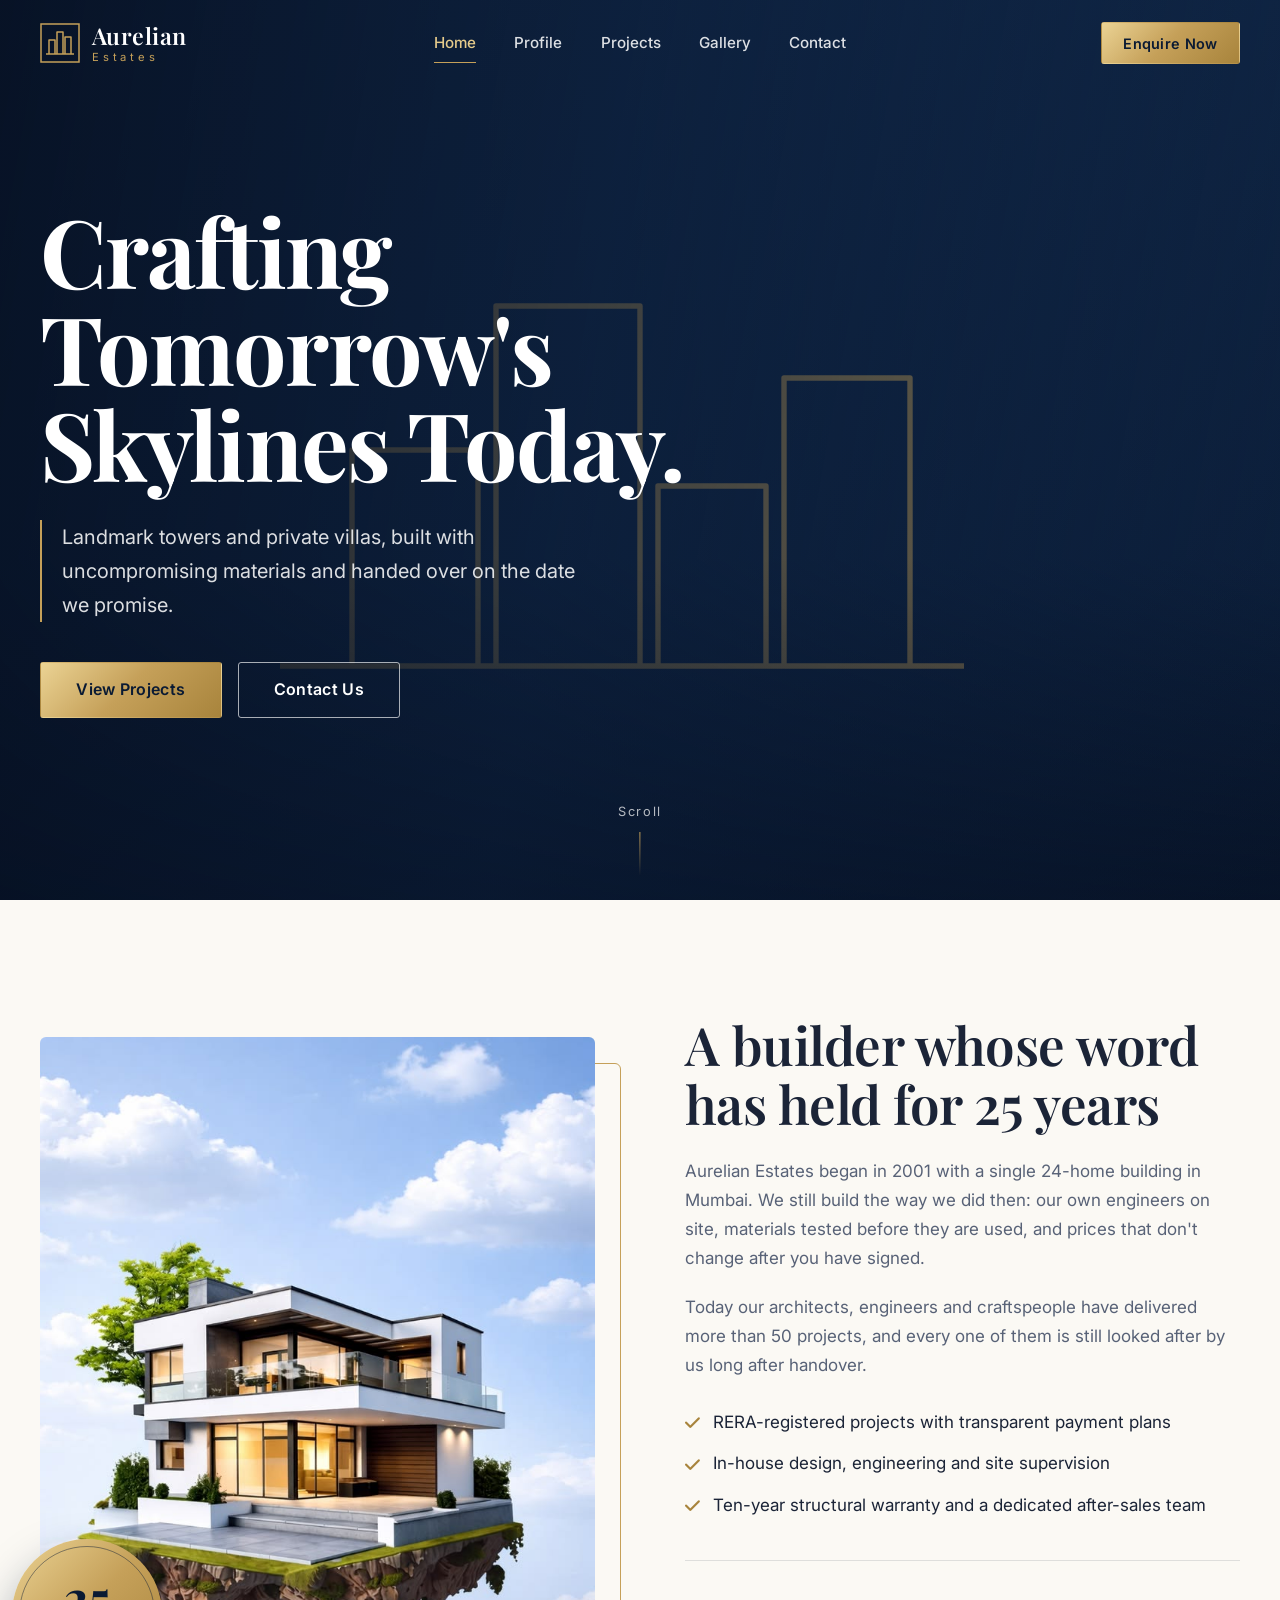
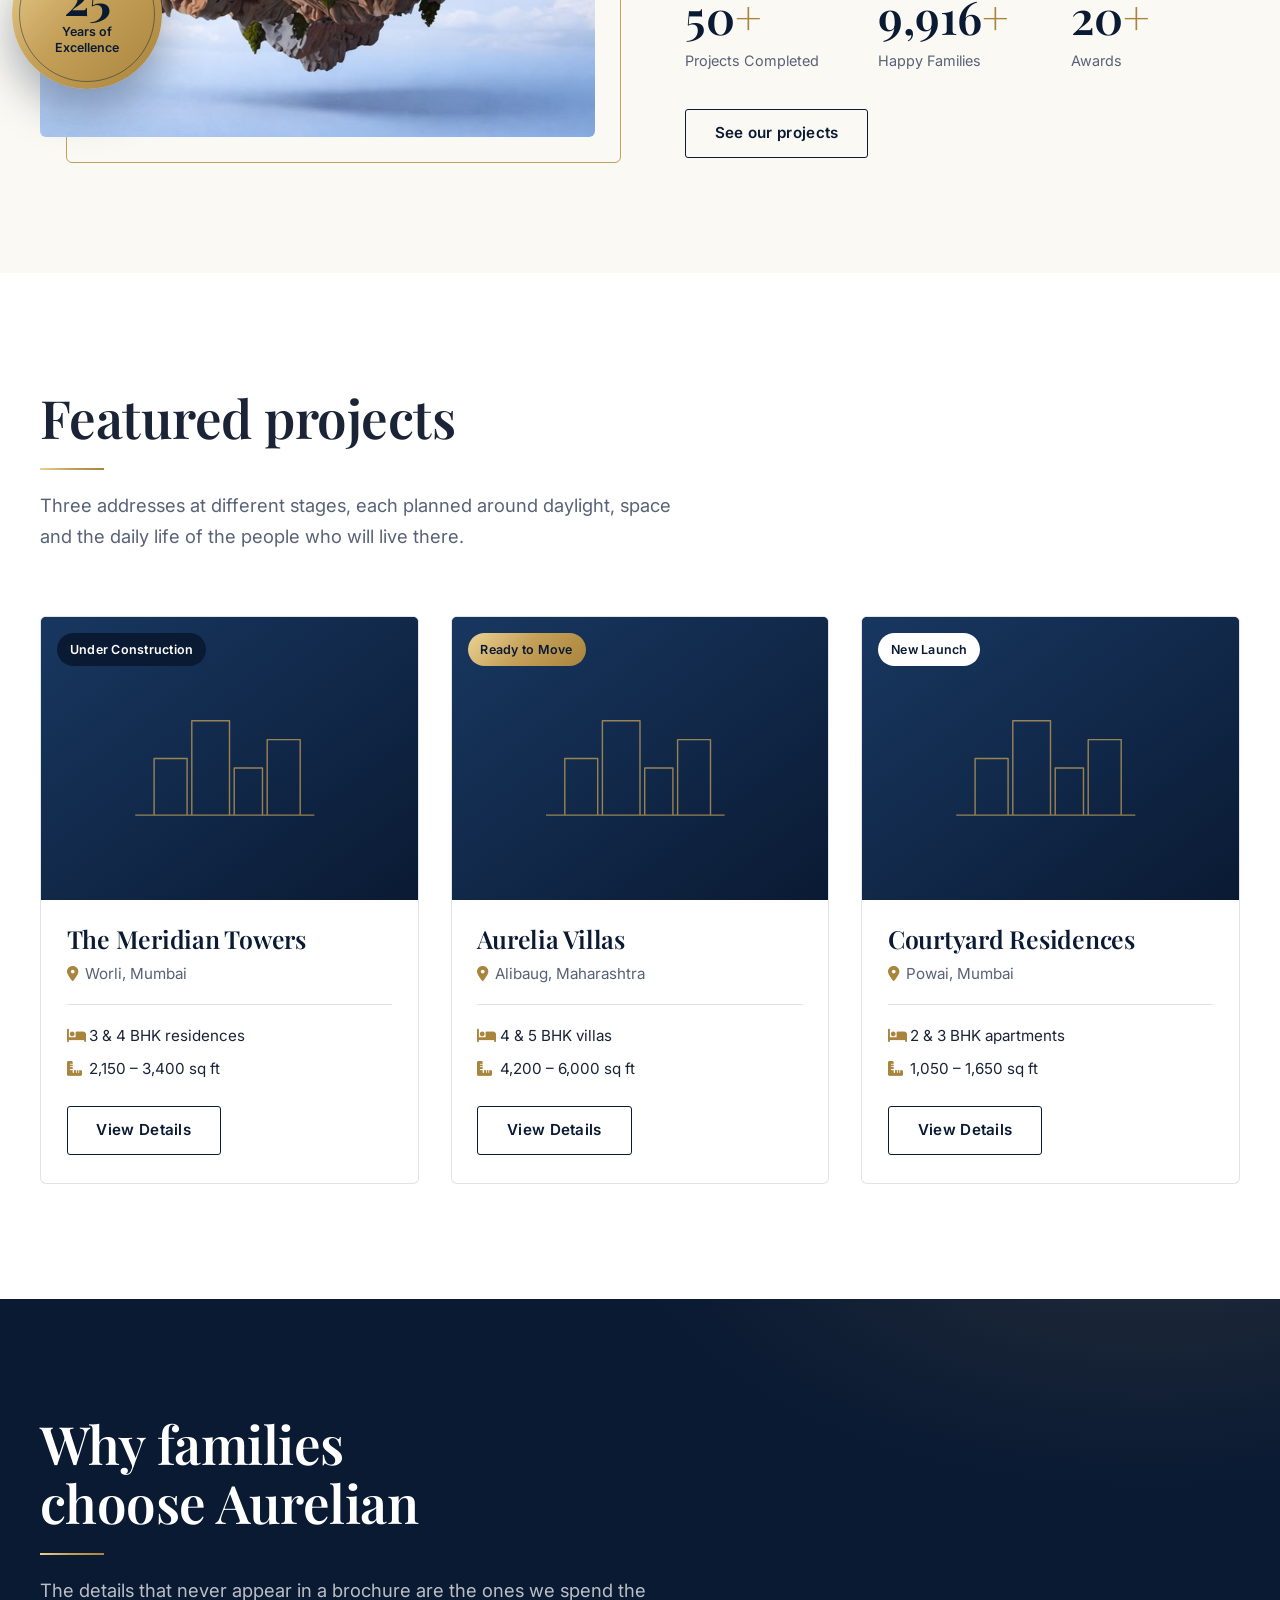
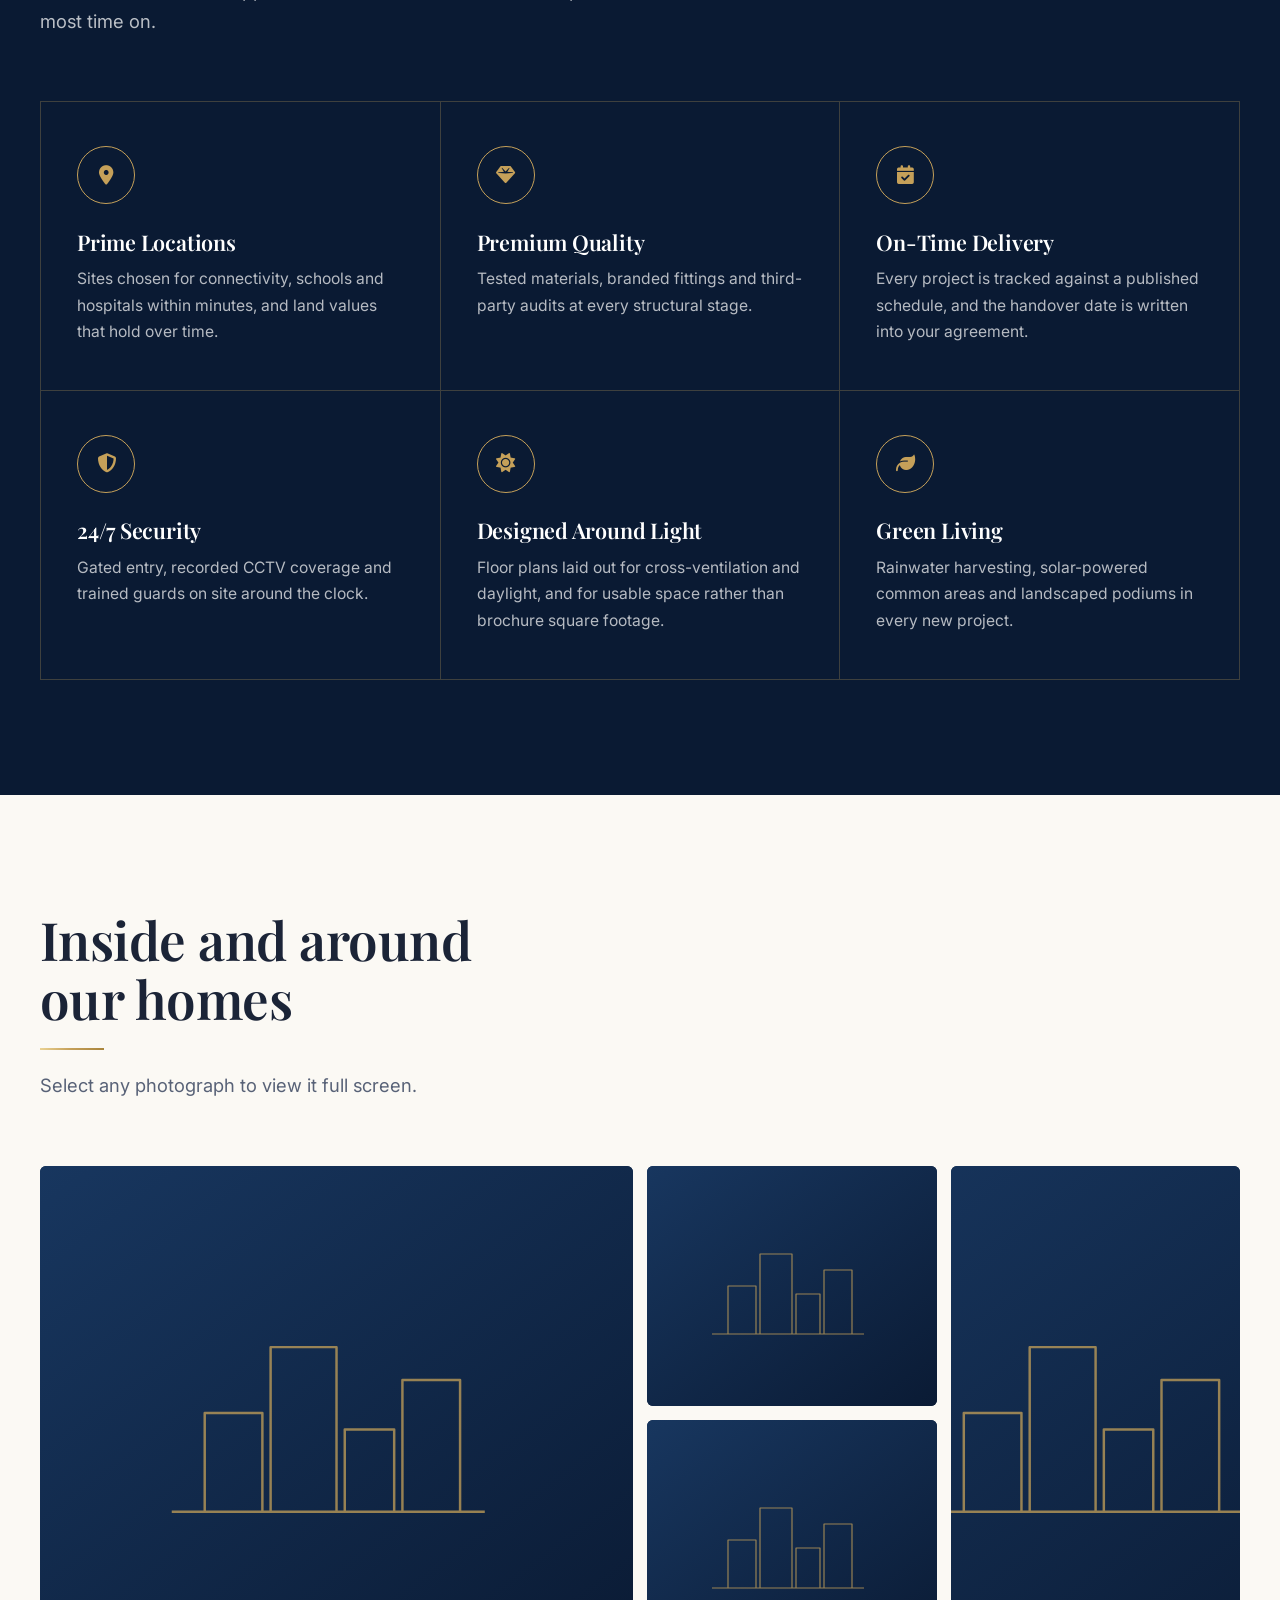
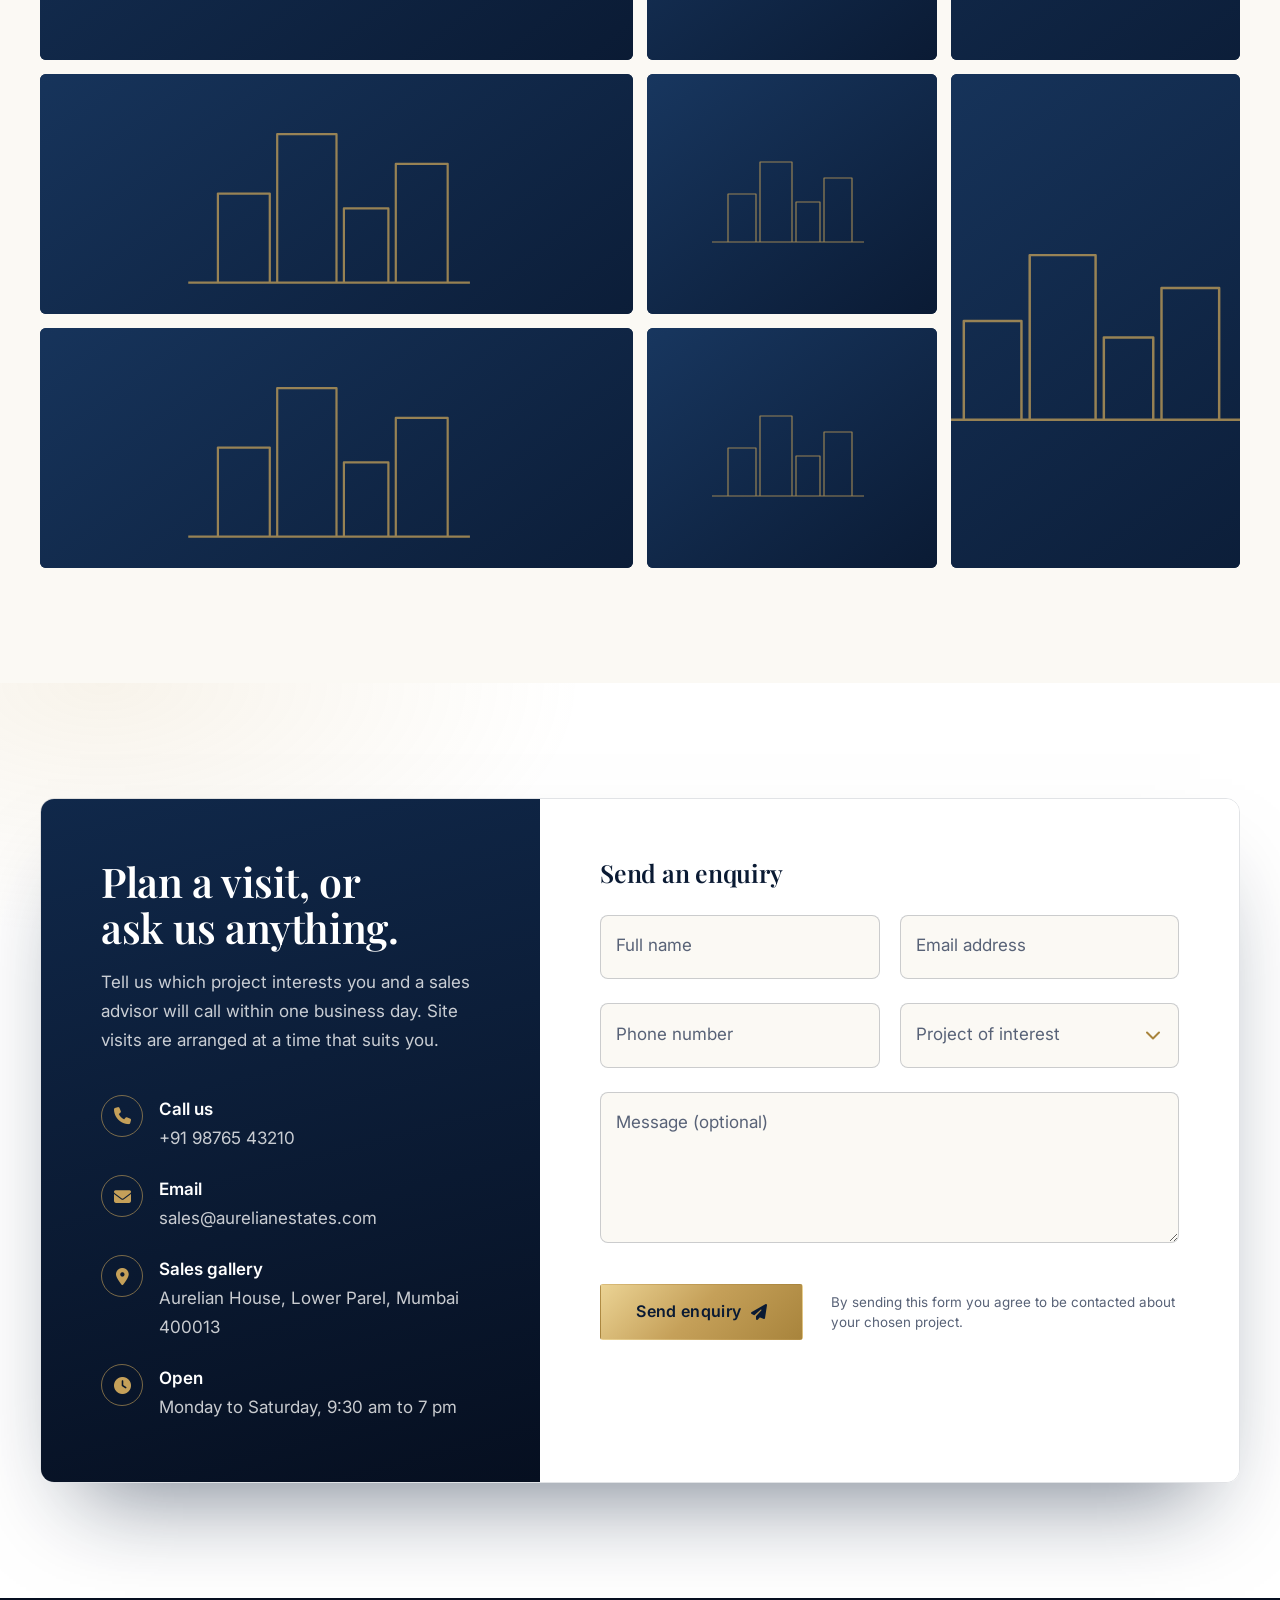
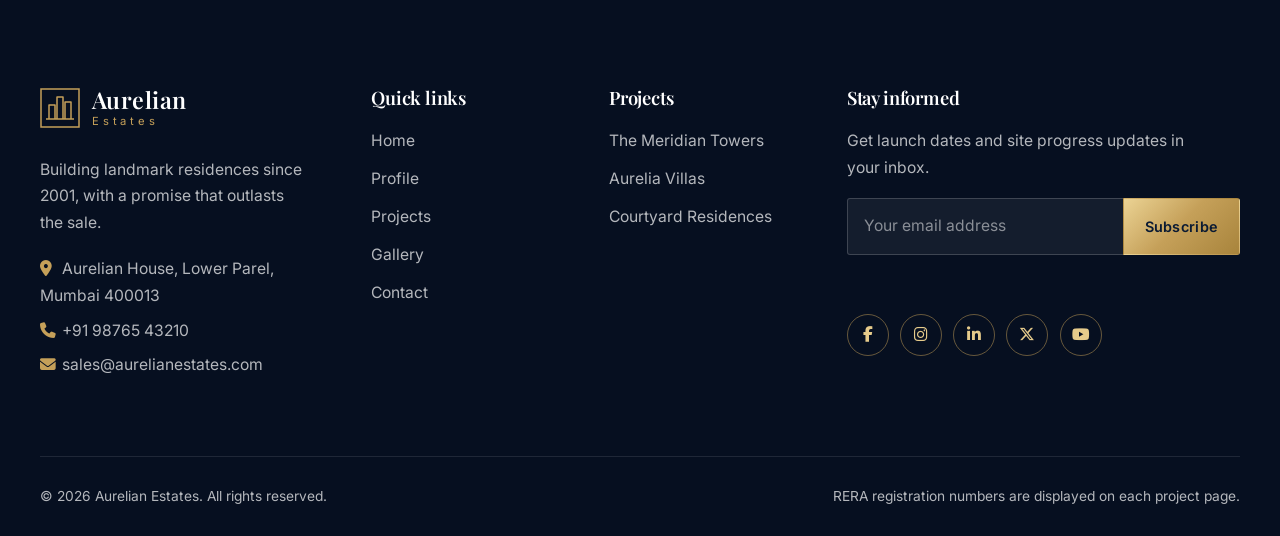
==== index.html @ affd9934 "Add files via upload" ====
<!DOCTYPE html>
<html lang="en">
<head>
  <meta charset="UTF-8">
  <meta name="viewport" content="width=device-width, initial-scale=1">
  <title>Aurelian Estates | Luxury residences and towers</title>
  <meta name="description" content="Aurelian Estates builds landmark towers and private villas with uncompromising materials and on-time delivery. Explore our projects and enquire online.">
  <meta name="theme-color" content="#0A1A33">

  <!-- Fonts & icons -->
  <link rel="preconnect" href="https://fonts.googleapis.com">
  <link rel="preconnect" href="https://fonts.gstatic.com" crossorigin>
  <link rel="preconnect" href="https://images.unsplash.com" crossorigin>
  <link href="https://fonts.googleapis.com/css2?family=Inter:wght@400;500;600&family=Playfair+Display:ital,wght@0,500;0,600;0,700;1,500&display=swap" rel="stylesheet">
  <link rel="stylesheet" href="https://cdnjs.cloudflare.com/ajax/libs/font-awesome/6.5.1/css/all.min.css" crossorigin="anonymous" referrerpolicy="no-referrer">

  <!-- Marks the page as JS-enabled so reveal animations only hide content when JS can show it again -->
  <script>document.documentElement.classList.add('js');</script>

  <style>
    /* =========================================================
       1. VARIABLES
    ========================================================= */
    :root {
      --navy-950: #060F20;
      --navy-900: #0A1A33;
      --navy-800: #10284A;
      --navy-700: #183760;

      --gold-300: #E6CB8B;
      --gold-500: #C5A059;
      --gold-600: #A8843C;
      --gold-700: #856618;
      --gold-metal: linear-gradient(135deg, #EBD394 0%, #C5A059 48%, #A8843C 100%);

      --ivory: #FBF9F4;
      --white: #FFFFFF;
      --ink: #1B2437;
      --muted: #586277;
      --line: rgba(10, 26, 51, .12);
      --danger: #B3261E;

      --font-display: 'Playfair Display', 'Times New Roman', serif;
      --font-body: 'Inter', system-ui, -apple-system, 'Segoe UI', Roboto, sans-serif;

      --container: 1200px;
      --gutter: clamp(1.25rem, 4vw, 2.5rem);
      --section-y: clamp(4.5rem, 9vw, 8rem);
      --header-h: 84px;
      --radius: 6px;
      --ease: cubic-bezier(.22, .61, .36, 1);
    }

    /* =========================================================
       2. RESET
    ========================================================= */
    *, *::before, *::after { box-sizing: border-box; }
    html { scroll-behavior: smooth; -webkit-text-size-adjust: 100%; }
    body {
      margin: 0;
      font-family: var(--font-body);
      font-size: 1.0625rem;
      line-height: 1.7;
      color: var(--ink);
      background: var(--white);
      -webkit-font-smoothing: antialiased;
      text-rendering: optimizeLegibility;
    }
    img, svg { display: block; max-width: 100%; }
    a { color: inherit; text-decoration: none; }
    ul { margin: 0; padding: 0; list-style: none; }
    h1, h2, h3, h4, p, figure { margin: 0; }
    button, input, select, textarea { font: inherit; color: inherit; }
    button { cursor: pointer; }
    [hidden] { display: none !important; }
    .no-scroll { overflow: hidden; }

    :focus-visible { outline: 2px solid var(--gold-500); outline-offset: 3px; }

    .skip-link {
      position: absolute; left: 1rem; top: -4rem; z-index: 300;
      background: var(--gold-500); color: var(--navy-900);
      padding: .6rem 1rem; border-radius: var(--radius); font-weight: 600;
      transition: top .2s;
    }
    .skip-link:focus { top: 1rem; }

    /* =========================================================
       3. TYPOGRAPHY
    ========================================================= */
    h1, h2, h3, h4 {
      font-family: var(--font-display);
      font-weight: 600;
      line-height: 1.12;
      letter-spacing: -.01em;
      text-wrap: balance;
    }
    h1 { font-size: clamp(2.9rem, 7.4vw, 6.4rem); font-weight: 700; line-height: 1.02; letter-spacing: -.02em; }
    h2 { font-size: clamp(2rem, 4.2vw, 3.3rem); }
    h3 { font-size: 1.55rem; }
    p { text-wrap: pretty; }
    .lede { font-size: 1.15rem; color: var(--muted); max-width: 58ch; }

    /* =========================================================
       4. LAYOUT
    ========================================================= */
    .container { width: min(100% - 2 * var(--gutter), var(--container)); margin-inline: auto; }
    .section { padding-block: var(--section-y); overflow-x: clip; }

    .section-head { max-width: 40rem; margin-bottom: clamp(2.5rem, 5vw, 4rem); }
    .section-head h2::after {
      content: ""; display: block; width: 64px; height: 2px;
      margin-top: 1.25rem; background: var(--gold-metal);
    }
    .section-head .lede { margin-top: 1.25rem; }

    .on-dark h2, .on-dark h3 { color: var(--white); }
    .on-dark .lede { color: rgba(255, 255, 255, .72); }

    /* =========================================================
       5. COMPONENTS
    ========================================================= */

    /* ---------- Buttons ---------- */
    .btn {
      position: relative; isolation: isolate; overflow: hidden;
      display: inline-flex; align-items: center; justify-content: center; gap: .6rem;
      padding: .9rem 1.8rem;
      border: 1px solid transparent; border-radius: 3px;
      font-size: .95rem; font-weight: 600; letter-spacing: .02em; line-height: 1.2;
      transition: transform .4s var(--ease), box-shadow .4s var(--ease), background-color .3s, color .3s, border-color .3s;
    }
    .btn-sm { padding: .7rem 1.35rem; font-size: .9rem; }
    .btn-lg { padding: 1.1rem 2.2rem; font-size: 1rem; }

    .btn-gold { background: var(--gold-metal); color: var(--navy-900); }
    .btn-gold::after {
      content: ""; position: absolute; inset: 0; z-index: -1;
      background: linear-gradient(110deg, transparent 30%, rgba(255, 255, 255, .6) 50%, transparent 70%);
      transform: translateX(-120%);
      transition: transform .8s var(--ease);
    }
    .btn-gold:hover { transform: translateY(-3px); box-shadow: 0 16px 32px -12px rgba(197, 160, 89, .85); }
    .btn-gold:hover::after { transform: translateX(120%); }

    .btn-ghost { border-color: rgba(255, 255, 255, .65); color: var(--white); }
    .btn-ghost:hover { background: var(--white); border-color: var(--white); color: var(--navy-900); transform: translateY(-3px); }

    .btn-outline {
      border-color: var(--navy-900); color: var(--navy-900);
    }
    .btn-outline:hover { background: var(--navy-900); color: var(--gold-300); transform: translateY(-2px); }

    .btn-pulse { animation: pulse 2.6s ease-out infinite; }
    .btn-pulse:hover { animation-play-state: paused; }
    @keyframes pulse {
      0%   { box-shadow: 0 0 0 0 rgba(197, 160, 89, .6); }
      70%  { box-shadow: 0 0 0 20px rgba(197, 160, 89, 0); }
      100% { box-shadow: 0 0 0 0 rgba(197, 160, 89, 0); }
    }

    /* ---------- Header / navigation ---------- */
    .site-header {
      position: fixed; inset: 0 0 auto 0; z-index: 100;
      background: transparent;
      transition: background-color .4s var(--ease), box-shadow .4s var(--ease);
    }
    .site-header.is-scrolled,
    .site-header.menu-open {
      background: var(--navy-900);
      box-shadow: 0 10px 30px rgba(0, 0, 0, .28);
    }
    .nav-inner {
      display: grid; grid-template-columns: 1fr auto 1fr; align-items: center;
      padding-block: 1.4rem;
      transition: padding .4s var(--ease);
    }
    .is-scrolled .nav-inner { padding-block: .85rem; }

    .brand { position: relative; z-index: 3; display: inline-flex; align-items: center; gap: .75rem; justify-self: start; }
    .brand-mark { width: 40px; height: 40px; }
    .brand-text { display: flex; flex-direction: column; line-height: 1; }
    .brand-name { font-family: var(--font-display); font-size: 1.45rem; font-weight: 600; color: var(--white); letter-spacing: .02em; }
    .brand-sub { margin-top: .3rem; font-size: .7rem; letter-spacing: .34em; color: var(--gold-500); }

    .nav-links { display: flex; gap: clamp(1.5rem, 3vw, 2.75rem); }
    .nav-link {
      position: relative; display: inline-block; padding: .5rem 0;
      font-size: .95rem; font-weight: 500; color: rgba(255, 255, 255, .86);
      transition: color .3s;
    }
    .nav-link::after {
      content: ""; position: absolute; left: 0; right: 0; bottom: .1rem; height: 1px;
      background: var(--gold-500); transform: scaleX(0); transition: transform .4s var(--ease);
    }
    .nav-link:hover, .nav-link.is-active { color: var(--gold-300); }
    .nav-link:hover::after, .nav-link.is-active::after { transform: scaleX(1); }

    .nav-actions { position: relative; z-index: 3; display: flex; align-items: center; gap: 1rem; justify-self: end; }
    .nav-cta-mobile { display: none; }

    .nav-toggle {
      display: none; width: 46px; height: 46px; padding: 0;
      background: transparent; border: 1px solid rgba(255, 255, 255, .35); border-radius: 50%;
      position: relative;
    }
    .nav-toggle span {
      position: absolute; left: 13px; right: 13px; height: 1.5px; background: var(--white);
      transition: transform .35s var(--ease), opacity .2s, top .35s var(--ease);
    }
    .nav-toggle span:nth-child(1) { top: 16px; }
    .nav-toggle span:nth-child(2) { top: 22px; }
    .nav-toggle span:nth-child(3) { top: 28px; }
    .menu-open .nav-toggle span:nth-child(1) { top: 22px; transform: rotate(45deg); }
    .menu-open .nav-toggle span:nth-child(2) { opacity: 0; }
    .menu-open .nav-toggle span:nth-child(3) { top: 22px; transform: rotate(-45deg); }

    .nav-backdrop {
      position: fixed; inset: 0; z-index: 90; background: rgba(6, 15, 32, .6);
      opacity: 0; visibility: hidden; transition: opacity .4s, visibility .4s;
    }
    .nav-backdrop.is-visible { opacity: 1; visibility: visible; }

    /* ---------- Hero ---------- */
    .hero {
      position: relative; overflow: hidden; color: var(--white);
      min-height: 100vh; min-height: 100svh;
      display: flex; align-items: center;
      background: linear-gradient(160deg, var(--navy-700), var(--navy-950));
    }
    .hero-media { position: absolute; left: 0; right: 0; top: -10%; height: 120%; will-change: transform; }
    .hero-media img { width: 100%; height: 100%; object-fit: cover; }
    .hero::before {
      content: ""; position: absolute; inset: 0; z-index: 1;
      background:
        linear-gradient(100deg, rgba(6, 15, 32, .9) 0%, rgba(10, 26, 51, .65) 45%, rgba(10, 26, 51, .2) 100%),
        linear-gradient(0deg, rgba(6, 15, 32, .75) 0%, transparent 38%);
    }
    .hero-inner { position: relative; z-index: 2; }
    .hero-content { max-width: 860px; padding-block: calc(var(--header-h) + 2rem) 6rem; will-change: transform, opacity; }
    .hero-content > * { animation: rise 1.1s var(--ease) both; }
    .hero-content > :nth-child(2) { animation-delay: .18s; }
    .hero-content > :nth-child(3) { animation-delay: .34s; }
    @keyframes rise {
      from { opacity: 0; transform: translateY(32px); }
      to   { opacity: 1; transform: none; }
    }
    .hero-lede {
      margin-top: 1.75rem; max-width: 34rem;
      padding-left: 1.25rem; border-left: 2px solid var(--gold-500);
      font-size: clamp(1.05rem, 1.6vw, 1.25rem); color: rgba(255, 255, 255, .86);
    }
    .hero-actions { display: flex; flex-wrap: wrap; gap: 1rem; margin-top: 2.5rem; }
    .scroll-cue {
      position: absolute; z-index: 2; left: 50%; bottom: 1.5rem; transform: translateX(-50%);
      display: flex; flex-direction: column; align-items: center; gap: .6rem;
      font-size: .8rem; letter-spacing: .12em; color: rgba(255, 255, 255, .7);
    }
    .scroll-cue i { width: 1px; height: 44px; background: linear-gradient(var(--gold-500), transparent); }

    /* ---------- About ---------- */
    .about { background: var(--ivory); }
    .about-grid {
      display: grid; grid-template-columns: 1fr 1fr;
      gap: clamp(3rem, 7vw, 7rem); align-items: center;
    }
    .about-media { position: relative; }
    .about-media::before {
      content: ""; position: absolute; inset: 26px -26px -26px 26px;
      border: 1px solid var(--gold-500); border-radius: var(--radius);
    }
    .about-media img {
      position: relative; z-index: 1; width: 100%; aspect-ratio: 4 / 5; object-fit: cover;
      border-radius: var(--radius); background: var(--navy-800);
    }
    .years-badge {
      position: absolute; z-index: 2; left: -1.75rem; bottom: 3rem;
      width: 150px; height: 150px; border-radius: 50%;
      display: grid; place-content: center; text-align: center;
      background: var(--gold-metal); color: var(--navy-900);
      box-shadow: 0 20px 44px rgba(10, 26, 51, .35);
    }
    .years-badge::before {
      content: ""; position: absolute; inset: 7px; border-radius: 50%;
      border: 1px solid rgba(10, 26, 51, .45);
    }
    .years-badge strong { font-family: var(--font-display); font-size: 3rem; line-height: 1; }
    .years-badge span { max-width: 6.5rem; margin: .25rem auto 0; font-size: .78rem; font-weight: 600; line-height: 1.25; }

    .about-copy p { margin-top: 1.25rem; color: var(--muted); }
    .about-copy h2 { margin-bottom: 1.5rem; }
    .checks { margin-top: 1.75rem; display: grid; gap: .8rem; }
    .checks li { display: flex; gap: .85rem; align-items: flex-start; }
    .checks i { margin-top: .4rem; color: var(--gold-600); }
    .about-copy .btn { margin-top: 2.25rem; }

    .stats {
      display: grid; grid-template-columns: repeat(3, 1fr); gap: 1.5rem;
      margin-top: 2.5rem; padding-top: 2rem; border-top: 1px solid var(--line);
    }
    .stat-value { font-family: var(--font-display); font-size: clamp(2rem, 3.6vw, 2.9rem); font-weight: 600; line-height: 1; color: var(--navy-900); }
    .stat-suffix { color: var(--gold-600); }
    .stat-label { margin-top: .6rem; font-size: .9rem; color: var(--muted); }

    /* ---------- Projects ---------- */
    .projects { background: var(--white); }
    .projects-grid {
      display: grid; gap: 2rem;
      grid-template-columns: repeat(auto-fit, minmax(min(100%, 320px), 1fr));
    }
    .project-card {
      display: flex; flex-direction: column; height: 100%;
      background: var(--white); border: 1px solid var(--line); border-radius: var(--radius); overflow: hidden;
      transition: transform .5s var(--ease), box-shadow .5s var(--ease), border-color .5s;
    }
    .project-card:hover, .project-card:focus-within {
      transform: translateY(-8px);
      border-color: rgba(197, 160, 89, .7);
      box-shadow: 0 32px 60px -24px rgba(10, 26, 51, .4);
    }
    .card-media { position: relative; aspect-ratio: 4 / 3; overflow: hidden; background: var(--navy-800); }
    .card-media img { width: 100%; height: 100%; object-fit: cover; transition: transform 1.1s var(--ease); }
    .project-card:hover .card-media img, .project-card:focus-within .card-media img { transform: scale(1.09); }

    .card-overlay {
      position: absolute; inset: 0; display: flex; align-items: flex-end; padding: 1.4rem;
      background: linear-gradient(0deg, rgba(6, 15, 32, .94) 0%, rgba(6, 15, 32, .5) 55%, rgba(6, 15, 32, .05) 100%);
      color: var(--white); font-size: .95rem; line-height: 1.55;
      opacity: 0; transition: opacity .5s var(--ease);
    }
    .card-overlay p { transform: translateY(14px); transition: transform .6s var(--ease); }
    .project-card:hover .card-overlay, .project-card:focus-within .card-overlay { opacity: 1; }
    .project-card:hover .card-overlay p, .project-card:focus-within .card-overlay p { transform: none; }
    @media (hover: none) {
      .card-overlay { opacity: 1; }
      .card-overlay p { transform: none; }
    }

    .status {
      position: absolute; z-index: 2; top: 1rem; left: 1rem;
      padding: .35rem .8rem; border-radius: 999px;
      font-size: .78rem; font-weight: 600; letter-spacing: .02em;
    }
    .status-ready { background: var(--gold-metal); color: var(--navy-900); }
    .status-building { background: var(--navy-900); color: var(--white); }
    .status-launch { background: var(--white); color: var(--navy-900); }

    .card-body { display: flex; flex-direction: column; flex: 1; padding: 1.6rem 1.6rem 1.75rem; }
    .card-body h3 { color: var(--navy-900); }
    .loc { margin-top: .5rem; color: var(--muted); font-size: .95rem; }
    .loc i { margin-right: .45rem; color: var(--gold-600); }
    .specs { display: grid; gap: .45rem; margin-top: 1.1rem; padding-top: 1.1rem; border-top: 1px solid var(--line); font-size: .95rem; }
    .specs i { width: 1.4rem; color: var(--gold-600); }
    .card-actions { margin-top: auto; padding-top: 1.5rem; }

    /* ---------- Why choose us ---------- */
    .why {
      background:
        radial-gradient(900px 500px at 90% -10%, rgba(197, 160, 89, .14), transparent 60%),
        var(--navy-900);
    }
    .why-grid {
      display: grid; grid-template-columns: repeat(3, 1fr);
      border-top: 1px solid rgba(197, 160, 89, .28); border-left: 1px solid rgba(197, 160, 89, .28);
    }
    .feature {
      padding: 2.75rem 2.25rem;
      border-right: 1px solid rgba(197, 160, 89, .28); border-bottom: 1px solid rgba(197, 160, 89, .28);
      transition: background-color .5s;
    }
    .feature:hover { background: rgba(255, 255, 255, .04); }
    .feature-icon {
      width: 58px; height: 58px; margin-bottom: 1.6rem;
      display: grid; place-items: center; border-radius: 50%;
      border: 1px solid var(--gold-500); color: var(--gold-500); font-size: 1.2rem;
      transition: background-color .4s, color .4s, transform .5s var(--ease);
    }
    .feature:hover .feature-icon { background: var(--gold-500); color: var(--navy-900); transform: translateY(-5px); }
    .feature h3 { font-size: 1.35rem; color: var(--white); }
    .feature p { margin-top: .75rem; color: rgba(255, 255, 255, .7); font-size: .98rem; }

    /* ---------- Gallery ---------- */
    .gallery { background: var(--ivory); }
    .gallery-grid {
      display: grid; grid-template-columns: repeat(4, 1fr);
      grid-auto-rows: clamp(150px, 19vw, 240px); grid-auto-flow: dense; gap: 14px;
    }
    .g-big  { grid-column: span 2; grid-row: span 2; }
    .g-tall { grid-row: span 2; }
    .g-wide { grid-column: span 2; }

    .gallery-item {
      position: relative; padding: 0; border: 0; overflow: hidden;
      border-radius: var(--radius); background: var(--navy-800); cursor: zoom-in;
    }
    .gallery-item img { width: 100%; height: 100%; object-fit: cover; transition: transform 1s var(--ease); }
    .gallery-item::after {
      content: ""; position: absolute; inset: 0;
      background: linear-gradient(0deg, rgba(6, 15, 32, .8), transparent 60%);
      opacity: 0; transition: opacity .5s;
    }
    .gallery-item:hover img, .gallery-item:focus-visible img { transform: scale(1.07); }
    .gallery-item:hover::after, .gallery-item:focus-visible::after { opacity: 1; }
    .gallery-item .cap {
      position: absolute; z-index: 2; left: 1.1rem; right: 1.1rem; bottom: 1rem;
      color: var(--white); font-size: .92rem; text-align: left; line-height: 1.4;
      opacity: 0; transform: translateY(10px); transition: opacity .5s, transform .5s var(--ease);
    }
    .gallery-item .zoom {
      position: absolute; z-index: 2; top: .9rem; right: .9rem;
      width: 38px; height: 38px; display: grid; place-items: center; border-radius: 50%;
      background: rgba(6, 15, 32, .65); color: var(--gold-300); font-size: .85rem;
      opacity: 0; transform: scale(.85); transition: opacity .4s, transform .4s var(--ease);
    }
    .gallery-item:hover .cap, .gallery-item:focus-visible .cap,
    .gallery-item:hover .zoom, .gallery-item:focus-visible .zoom { opacity: 1; transform: none; }
    @media (hover: none) {
      .gallery-item::after { opacity: 1; }
      .gallery-item .cap { opacity: 1; transform: none; }
    }

    /* ---------- Lightbox ---------- */
    .lightbox {
      position: fixed; inset: 0; z-index: 200;
      display: flex; align-items: center; justify-content: center;
      background: rgba(6, 15, 32, .95);
      opacity: 0; visibility: hidden;
      transition: opacity .4s var(--ease), visibility .4s;
    }
    .lightbox.is-open { opacity: 1; visibility: visible; }
    .lb-stage { width: 100%; height: 100%; display: flex; align-items: center; justify-content: center; padding: 4.5rem 1rem 5rem; }
    .lb-figure { max-width: min(1200px, 100%); transform: scale(.96); transition: transform .5s var(--ease); }
    .lightbox.is-open .lb-figure { transform: none; }
    .lb-figure img {
      max-width: 100%; max-height: 74vh; margin-inline: auto; border-radius: 4px;
      box-shadow: 0 30px 80px rgba(0, 0, 0, .55);
      transition: opacity .35s;
    }
    .lb-figure img.is-loading { opacity: 0; }
    .lb-figure figcaption { margin-top: 1rem; text-align: center; color: rgba(255, 255, 255, .85); font-size: .98rem; }
    .lb-count { display: block; margin-top: .25rem; font-size: .82rem; color: var(--gold-500); letter-spacing: .08em; }

    .lb-btn {
      position: absolute; z-index: 2; width: 52px; height: 52px; display: grid; place-items: center;
      background: rgba(255, 255, 255, .04); border: 1px solid rgba(197, 160, 89, .7); border-radius: 50%;
      color: var(--gold-300); font-size: 1.05rem;
      transition: background-color .3s, color .3s, transform .3s var(--ease);
    }
    .lb-btn:hover { background: var(--gold-500); color: var(--navy-900); }
    .lb-close { top: 1.25rem; right: 1.25rem; }
    .lb-prev, .lb-next { top: 50%; margin-top: -26px; }
    .lb-prev { left: 1.25rem; }
    .lb-next { right: 1.25rem; }

    /* ---------- Enquiry ---------- */
    .enquiry {
      background:
        radial-gradient(800px 420px at 8% 0%, rgba(197, 160, 89, .12), transparent 60%),
        var(--white);
    }
    .enquiry-card {
      display: grid; grid-template-columns: 5fr 7fr;
      border-radius: 14px; overflow: hidden;
      box-shadow: 0 50px 90px -40px rgba(10, 26, 51, .55);
      border: 1px solid var(--line);
    }
    .enquiry-info {
      position: relative; padding: clamp(2rem, 5vw, 3.75rem);
      background: linear-gradient(165deg, var(--navy-800), var(--navy-950)); color: rgba(255, 255, 255, .78);
    }
    .enquiry-info h2 { color: var(--white); font-size: clamp(1.9rem, 3.2vw, 2.6rem); }
    .enquiry-info > p { margin-top: 1.1rem; }
    .contact-list { display: grid; gap: 1.4rem; margin-top: 2.5rem; }
    .contact-list li { display: flex; gap: 1rem; align-items: flex-start; }
    .contact-list .ico {
      flex: none; width: 42px; height: 42px; display: grid; place-items: center; border-radius: 50%;
      border: 1px solid rgba(197, 160, 89, .6); color: var(--gold-500);
    }
    .contact-list strong { display: block; color: var(--white); font-weight: 600; }
    .contact-list a:hover { color: var(--gold-300); }

    .enquiry-form-wrap { padding: clamp(2rem, 5vw, 3.75rem); background: var(--white); }
    .enquiry-form-wrap h3 { color: var(--navy-900); margin-bottom: 1.75rem; }
    .form-grid { display: grid; grid-template-columns: 1fr 1fr; gap: 1.5rem 1.25rem; }
    .field { position: relative; }
    .field.full { grid-column: 1 / -1; }

    .field input, .field select, .field textarea {
      width: 100%; padding: 1.5rem 1rem .6rem;
      border: 1px solid rgba(10, 26, 51, .2); border-radius: 8px;
      background-color: var(--ivory); color: var(--ink); outline: none;
      transition: border-color .3s, box-shadow .35s, background-color .3s;
    }
    .field textarea { min-height: 132px; resize: vertical; }
    .field select {
      appearance: none; -webkit-appearance: none; padding-right: 2.75rem; cursor: pointer;
      background-image: url("data:image/svg+xml,%3Csvg xmlns='http://www.w3.org/2000/svg' width='14' height='9' viewBox='0 0 14 9' fill='none' stroke='%23A8843C' stroke-width='2' stroke-linecap='round' stroke-linejoin='round'%3E%3Cpath d='M1 1.5l6 6 6-6'/%3E%3C/svg%3E");
      background-repeat: no-repeat; background-position: right 1.1rem center;
    }
    .field label {
      position: absolute; left: 1rem; top: 1.05rem; color: var(--muted);
      pointer-events: none; transform-origin: left top;
      transition: transform .3s var(--ease), color .3s;
    }
    .field input:focus, .field select:focus, .field textarea:focus {
      border-color: var(--gold-500); background-color: var(--white);
      box-shadow: 0 0 0 4px rgba(197, 160, 89, .16), 0 0 30px rgba(197, 160, 89, .38);
    }
    .field input:focus + label,
    .field input:not(:placeholder-shown) + label,
    .field textarea:focus + label,
    .field textarea:not(:placeholder-shown) + label,
    .field select:focus + label,
    .field select:valid + label {
      transform: translateY(-.72rem) scale(.78); color: var(--gold-700);
    }
    .field.has-error input, .field.has-error select, .field.has-error textarea { border-color: var(--danger); }
    .field-error { display: block; margin-top: .4rem; font-size: .82rem; color: var(--danger); }
    .field-error:empty { display: none; }

    .form-foot { display: flex; flex-wrap: wrap; align-items: center; gap: 1.25rem 1.75rem; margin-top: 2rem; }
    .form-foot small { flex: 1 1 220px; color: var(--muted); font-size: .84rem; line-height: 1.5; }
    .btn-submit:disabled { opacity: .7; cursor: progress; transform: none; }

    .form-success { display: flex; flex-direction: column; align-items: flex-start; gap: 1rem; padding-block: 1rem; outline: none; }
    .form-success .tick {
      width: 64px; height: 64px; display: grid; place-items: center; border-radius: 50%;
      background: var(--gold-metal); color: var(--navy-900); font-size: 1.5rem;
    }
    .form-success p { color: var(--muted); max-width: 44ch; }
    .link-btn { background: none; border: 0; padding: 0; color: var(--gold-700); font-weight: 600; text-decoration: underline; text-underline-offset: 4px; }

    /* ---------- Footer ---------- */
    .site-footer { background: var(--navy-950); color: rgba(255, 255, 255, .7); padding-top: clamp(4rem, 7vw, 6rem); font-size: .98rem; }
    .footer-grid { display: grid; grid-template-columns: 1.5fr 1fr 1fr 1.5fr; gap: clamp(2rem, 4vw, 4rem); }
    .site-footer h4 { font-size: 1.15rem; color: var(--white); margin-bottom: 1.25rem; }
    .footer-about p { margin-top: 1.25rem; max-width: 34ch; }
    .footer-address { margin-top: 1.25rem; display: grid; gap: .5rem; }
    .footer-address i { width: 1.4rem; color: var(--gold-500); }
    .footer-links { display: grid; gap: .7rem; }
    .footer-links a { transition: color .3s, padding-left .3s var(--ease); }
    .footer-links a:hover { color: var(--gold-300); padding-left: .35rem; }

    .socials { display: flex; gap: .7rem; margin-top: 1.5rem; }
    .socials a {
      width: 42px; height: 42px; display: grid; place-items: center; border-radius: 50%;
      border: 1px solid rgba(197, 160, 89, .5); color: var(--gold-300);
      transition: background-color .3s, color .3s, transform .4s var(--ease);
    }
    .socials a:hover { background: var(--gold-500); color: var(--navy-900); transform: translateY(-4px); }

    .newsletter { display: flex; margin-top: .25rem; }
    .newsletter input {
      flex: 1; min-width: 0; padding: .9rem 1rem;
      background: rgba(255, 255, 255, .06); color: var(--white);
      border: 1px solid rgba(255, 255, 255, .18); border-right: 0; border-radius: 3px 0 0 3px; outline: none;
      transition: border-color .3s, box-shadow .3s;
    }
    .newsletter input::placeholder { color: rgba(255, 255, 255, .5); }
    .newsletter input:focus { border-color: var(--gold-500); box-shadow: 0 0 20px rgba(197, 160, 89, .3); }
    .newsletter .btn { border-radius: 0 3px 3px 0; padding-inline: 1.3rem; }
    .nl-msg { min-height: 1.4rem; margin-top: .75rem; font-size: .88rem; }
    .nl-msg.is-ok { color: var(--gold-300); }
    .nl-msg.is-error { color: #F19A94; }

    .footer-bottom {
      display: flex; flex-wrap: wrap; justify-content: space-between; gap: .75rem 2rem;
      margin-top: clamp(3rem, 6vw, 5rem); padding-block: 1.75rem;
      border-top: 1px solid rgba(255, 255, 255, .1); font-size: .86rem;
    }

    /* =========================================================
       6. SCROLL REVEAL (progressive enhancement)
    ========================================================= */
    .js .reveal {
      opacity: 0; transform: translateY(28px);
      transition: opacity .9s var(--ease) var(--d, 0s), transform .9s var(--ease) var(--d, 0s);
    }
    .js .reveal-left  { transform: translateX(-36px); }
    .js .reveal-right { transform: translateX(36px); }
    .js .reveal.is-visible { opacity: 1; transform: none; }

    /* =========================================================
       7. MEDIA QUERIES
    ========================================================= */
    @media (max-width: 1024px) {
      .footer-grid { grid-template-columns: 1fr 1fr; }
    }

    @media (max-width: 960px) {
      .nav-inner { display: flex; justify-content: space-between; }
      .nav-cta { display: none; }
      .nav-toggle { display: block; }

      .nav-menu {
        position: fixed; top: 0; right: 0; bottom: 0; z-index: 2;
        width: min(86vw, 380px); padding: calc(var(--header-h) + 1.5rem) 2rem 2rem;
        display: flex; flex-direction: column;
        background: var(--navy-900); box-shadow: -20px 0 50px rgba(0, 0, 0, .35);
        transform: translateX(100%); visibility: hidden;
        transition: transform .5s var(--ease), visibility .5s;
        overflow-y: auto;
      }
      .menu-open .nav-menu { transform: none; visibility: visible; }
      .nav-links { flex-direction: column; gap: 0; width: 100%; }
      .nav-link {
        display: block; padding: 1rem 0; font-family: var(--font-display); font-size: 1.6rem; font-weight: 500;
        border-bottom: 1px solid rgba(255, 255, 255, .1);
      }
      .nav-link::after { display: none; }
      .nav-cta-mobile { display: inline-flex; margin-top: 2rem; }

      .about-grid { grid-template-columns: 1fr; }
      .about-media { width: calc(100% - 1.5rem); max-width: 520px; }
      .about-media::before { inset: 18px -18px -18px 18px; }
      .years-badge { left: auto; right: -0.5rem; bottom: -1.75rem; width: 128px; height: 128px; }
      .years-badge strong { font-size: 2.4rem; }
      .years-badge span { font-size: .7rem; }

      .why-grid { grid-template-columns: repeat(2, 1fr); }
      .enquiry-card { grid-template-columns: 1fr; }
    }

    @media (max-width: 800px) {
      .gallery-grid { grid-template-columns: repeat(2, 1fr); grid-auto-rows: clamp(150px, 34vw, 240px); }
      .g-tall { grid-row: span 1; }
      .g-big { grid-row: span 2; }
      .lb-prev, .lb-next { top: auto; bottom: 1.25rem; margin-top: 0; }
      .lb-prev { left: calc(50% - 64px); }
      .lb-next { right: calc(50% - 64px); }
      .lb-stage { padding-bottom: 6.5rem; }
    }

    @media (max-width: 640px) {
      .why-grid { grid-template-columns: 1fr; }
      .feature { padding: 2rem 1.5rem; }
      .form-grid { grid-template-columns: 1fr; }
      .footer-grid { grid-template-columns: 1fr; }
      .btn-submit { width: 100%; }
      .hero-actions .btn { flex: 1 1 100%; }
    }

    @media (max-width: 520px) {
      .stats { grid-template-columns: 1fr; gap: 0; }
      .stat { display: flex; align-items: baseline; justify-content: space-between; gap: 1rem; padding-block: .9rem; border-bottom: 1px solid var(--line); }
      .stat-label { margin-top: 0; }
    }

    @media (max-height: 640px) {
      .scroll-cue { display: none; }
    }

    @media (prefers-reduced-motion: reduce) {
      html { scroll-behavior: auto; }
      *, *::before, *::after { animation-duration: .01ms !important; animation-iteration-count: 1 !important; transition-duration: .01ms !important; transition-delay: 0s !important; }
      .js .reveal { opacity: 1; transform: none; }
    }
  </style>
</head>

<body>
  <a class="skip-link" href="#main">Skip to content</a>

  <!-- =========================================================
       NAVIGATION
  ========================================================== -->
  <header class="site-header" id="header">
    <div class="container nav-inner">
      <a href="#home" class="brand" aria-label="Aurelian Estates, back to top">
        <svg class="brand-mark" viewBox="0 0 40 40" fill="none" aria-hidden="true">
          <rect x="1" y="1" width="38" height="38" stroke="#C5A059" stroke-width="1.5"/>
          <path d="M9 31V17h6v14M17 31V9h6v22M25 31V14h6v17" stroke="#C5A059" stroke-width="1.5" stroke-linejoin="round"/>
          <path d="M6 31h28" stroke="#C5A059" stroke-width="1.5"/>
        </svg>
        <span class="brand-text">
          <span class="brand-name">Aurelian</span>
          <span class="brand-sub">Estates</span>
        </span>
      </a>

      <nav class="nav-menu" id="nav-menu" aria-label="Primary">
        <ul class="nav-links">
          <li><a class="nav-link" href="#home">Home</a></li>
          <li><a class="nav-link" href="#profile">Profile</a></li>
          <li><a class="nav-link" href="#projects">Projects</a></li>
          <li><a class="nav-link" href="#gallery">Gallery</a></li>
          <li><a class="nav-link" href="#contact">Contact</a></li>
        </ul>
        <a href="#contact" class="btn btn-gold nav-cta-mobile">Enquire Now</a>
      </nav>

      <div class="nav-actions">
        <a href="#contact" class="btn btn-gold btn-sm nav-cta">Enquire Now</a>
        <button class="nav-toggle" id="nav-toggle" type="button" aria-label="Open menu" aria-expanded="false" aria-controls="nav-menu">
          <span></span><span></span><span></span>
        </button>
      </div>
    </div>
  </header>
  <div class="nav-backdrop" id="nav-backdrop"></div>

  <main id="main">

    <!-- =========================================================
         HERO
    ========================================================== -->
    <section class="hero" id="home" aria-label="Introduction">
      <div class="hero-media" id="hero-media">
        <img
          src="https://images.unsplash.com/photo-1545324418-cc1a3fa10c00?auto=format&fit=crop&w=1920&q=80"
          alt="Glass residential towers rising against a dusk sky"
          width="1920" height="1280" fetchpriority="high">
      </div>

      <div class="container hero-inner">
        <div class="hero-content" id="hero-content">
          <h1>Crafting Tomorrow's Skylines Today.</h1>
          <p class="hero-lede">Landmark towers and private villas, built with uncompromising materials and handed over on the date we promise.</p>
          <div class="hero-actions">
            <a href="#projects" class="btn btn-gold btn-lg btn-pulse">View Projects</a>
            <a href="#contact" class="btn btn-ghost btn-lg">Contact Us</a>
          </div>
        </div>
      </div>

      <a class="scroll-cue" href="#profile" aria-label="Scroll to company profile">
        <span>Scroll</span><i></i>
      </a>
    </section>

    <!-- =========================================================
         COMPANY PROFILE
    ========================================================== -->
    <section class="section about" id="profile">
      <div class="container about-grid">
        <div class="about-media reveal reveal-left">
          <img
            src="real-estate.jpg"
            alt="A builder handing over the keys to a new home"
            width="1000" height="700" loading="lazy">
          <div class="years-badge" aria-label="25 years of excellence">
            <strong>25</strong>
            <span>Years of Excellence</span>
          </div>
        </div>

        <div class="about-copy reveal reveal-right">
          <h2>A builder whose word has held for 25 years</h2>
          <p>Aurelian Estates began in 2001 with a single 24-home building in Mumbai. We still build the way we did then: our own engineers on site, materials tested before they are used, and prices that don't change after you have signed.</p>
          <p>Today our architects, engineers and craftspeople have delivered more than 50 projects, and every one of them is still looked after by us long after handover.</p>

          <ul class="checks">
            <li><i class="fa-solid fa-check" aria-hidden="true"></i><span>RERA-registered projects with transparent payment plans</span></li>
            <li><i class="fa-solid fa-check" aria-hidden="true"></i><span>In-house design, engineering and site supervision</span></li>
            <li><i class="fa-solid fa-check" aria-hidden="true"></i><span>Ten-year structural warranty and a dedicated after-sales team</span></li>
          </ul>

          <div class="stats" id="stats">
            <div class="stat">
              <div class="stat-value"><span data-count="50">50</span><span class="stat-suffix">+</span></div>
              <div class="stat-label">Projects Completed</div>
            </div>
            <div class="stat">
              <div class="stat-value"><span data-count="10000">10,000</span><span class="stat-suffix">+</span></div>
              <div class="stat-label">Happy Families</div>
            </div>
            <div class="stat">
              <div class="stat-value"><span data-count="20">20</span><span class="stat-suffix">+</span></div>
              <div class="stat-label">Awards</div>
            </div>
          </div>

          <a href="#projects" class="btn btn-outline">See our projects</a>
        </div>
      </div>
    </section>

    <!-- =========================================================
         FEATURED PROJECTS
    ========================================================== -->
    <section class="section projects" id="projects">
      <div class="container">
        <div class="section-head reveal">
          <h2>Featured projects</h2>
          <p class="lede">Three addresses at different stages, each planned around daylight, space and the daily life of the people who will live there.</p>
        </div>

        <div class="projects-grid">
          <article class="project-card reveal" style="--d:0s">
            <div class="card-media">
              <img src="https://images.unsplash.com/photo-1486406146926-c627a92ad1ab?auto=format&fit=crop&w=900&q=80"
                   alt="The Meridian Towers, a tall glass residential tower" width="900" height="675" loading="lazy">
              <span class="status status-building">Under Construction</span>
              <div class="card-overlay"><p>42 storeys with a sky lounge, infinity pool and sea-facing decks. Possession planned for December 2027.</p></div>
            </div>
            <div class="card-body">
              <h3>The Meridian Towers</h3>
              <p class="loc"><i class="fa-solid fa-location-dot" aria-hidden="true"></i>Worli, Mumbai</p>
              <ul class="specs">
                <li><i class="fa-solid fa-bed" aria-hidden="true"></i>3 &amp; 4 BHK residences</li>
                <li><i class="fa-solid fa-ruler-combined" aria-hidden="true"></i>2,150 – 3,400 sq ft</li>
              </ul>
              <div class="card-actions">
                <a href="#contact" class="btn btn-outline" data-project="The Meridian Towers">View Details</a>
              </div>
            </div>
          </article>

          <article class="project-card reveal" style="--d:.12s">
            <div class="card-media">
              <img src="https://images.unsplash.com/photo-1613490493576-7fde63acd811?auto=format&fit=crop&w=900&q=80"
                   alt="Aurelia Villas, a modern villa with a terrace and pool" width="900" height="675" loading="lazy">
              <span class="status status-ready">Ready to Move</span>
              <div class="card-overlay"><p>Twenty-eight private villas with plunge pools, set among mango orchards ten minutes from the jetty.</p></div>
            </div>
            <div class="card-body">
              <h3>Aurelia Villas</h3>
              <p class="loc"><i class="fa-solid fa-location-dot" aria-hidden="true"></i>Alibaug, Maharashtra</p>
              <ul class="specs">
                <li><i class="fa-solid fa-bed" aria-hidden="true"></i>4 &amp; 5 BHK villas</li>
                <li><i class="fa-solid fa-ruler-combined" aria-hidden="true"></i>4,200 – 6,000 sq ft</li>
              </ul>
              <div class="card-actions">
                <a href="#contact" class="btn btn-outline" data-project="Aurelia Villas">View Details</a>
              </div>
            </div>
          </article>

          <article class="project-card reveal" style="--d:.24s">
            <div class="card-media">
              <img src="https://images.unsplash.com/photo-1600573472592-401b489a3cdc?auto=format&fit=crop&w=900&q=80"
                   alt="Courtyard Residences, a low-rise home with landscaped grounds" width="900" height="675" loading="lazy">
              <span class="status status-launch">New Launch</span>
              <div class="card-overlay"><p>Low-rise homes arranged around a landscaped courtyard, five minutes from the lake.</p></div>
            </div>
            <div class="card-body">
              <h3>Courtyard Residences</h3>
              <p class="loc"><i class="fa-solid fa-location-dot" aria-hidden="true"></i>Powai, Mumbai</p>
              <ul class="specs">
                <li><i class="fa-solid fa-bed" aria-hidden="true"></i>2 &amp; 3 BHK apartments</li>
                <li><i class="fa-solid fa-ruler-combined" aria-hidden="true"></i>1,050 – 1,650 sq ft</li>
              </ul>
              <div class="card-actions">
                <a href="#contact" class="btn btn-outline" data-project="Courtyard Residences">View Details</a>
              </div>
            </div>
          </article>
        </div>
      </div>
    </section>

    <!-- =========================================================
         WHY CHOOSE US
    ========================================================== -->
    <section class="section why on-dark" id="why-us">
      <div class="container">
        <div class="section-head reveal">
          <h2>Why families choose Aurelian</h2>
          <p class="lede">The details that never appear in a brochure are the ones we spend the most time on.</p>
        </div>

        <div class="why-grid">
          <div class="feature reveal" style="--d:0s">
            <div class="feature-icon"><i class="fa-solid fa-location-dot" aria-hidden="true"></i></div>
            <h3>Prime Locations</h3>
            <p>Sites chosen for connectivity, schools and hospitals within minutes, and land values that hold over time.</p>
          </div>
          <div class="feature reveal" style="--d:.1s">
            <div class="feature-icon"><i class="fa-solid fa-gem" aria-hidden="true"></i></div>
            <h3>Premium Quality</h3>
            <p>Tested materials, branded fittings and third-party audits at every structural stage.</p>
          </div>
          <div class="feature reveal" style="--d:.2s">
            <div class="feature-icon"><i class="fa-solid fa-calendar-check" aria-hidden="true"></i></div>
            <h3>On-Time Delivery</h3>
            <p>Every project is tracked against a published schedule, and the handover date is written into your agreement.</p>
          </div>
          <div class="feature reveal" style="--d:0s">
            <div class="feature-icon"><i class="fa-solid fa-shield-halved" aria-hidden="true"></i></div>
            <h3>24/7 Security</h3>
            <p>Gated entry, recorded CCTV coverage and trained guards on site around the clock.</p>
          </div>
          <div class="feature reveal" style="--d:.1s">
            <div class="feature-icon"><i class="fa-solid fa-sun" aria-hidden="true"></i></div>
            <h3>Designed Around Light</h3>
            <p>Floor plans laid out for cross-ventilation and daylight, and for usable space rather than brochure square footage.</p>
          </div>
          <div class="feature reveal" style="--d:.2s">
            <div class="feature-icon"><i class="fa-solid fa-leaf" aria-hidden="true"></i></div>
            <h3>Green Living</h3>
            <p>Rainwater harvesting, solar-powered common areas and landscaped podiums in every new project.</p>
          </div>
        </div>
      </div>
    </section>

    <!-- =========================================================
         GALLERY
    ========================================================== -->
    <section class="section gallery" id="gallery">
      <div class="container">
        <div class="section-head reveal">
          <h2>Inside and around our homes</h2>
          <p class="lede">Select any photograph to view it full screen.</p>
        </div>

        <div class="gallery-grid">
          <button type="button" class="gallery-item g-big reveal" data-caption="Pool terrace at Aurelia Villas"
                  data-full="https://images.unsplash.com/photo-1600596542815-ffad4c1539a9?auto=format&fit=crop&w=1800&q=80">
            <img src="https://images.unsplash.com/photo-1600596542815-ffad4c1539a9?auto=format&fit=crop&w=1000&q=75" alt="Pool terrace at Aurelia Villas" loading="lazy">
            <span class="zoom"><i class="fa-solid fa-expand" aria-hidden="true"></i></span>
            <span class="cap">Pool terrace at Aurelia Villas</span>
          </button>

          <button type="button" class="gallery-item reveal" style="--d:.08s" data-caption="Double-height living room"
                  data-full="https://images.unsplash.com/photo-1600607687939-ce8a6c25118c?auto=format&fit=crop&w=1800&q=80">
            <img src="https://images.unsplash.com/photo-1600607687939-ce8a6c25118c?auto=format&fit=crop&w=700&q=75" alt="Double-height living room" loading="lazy">
            <span class="zoom"><i class="fa-solid fa-expand" aria-hidden="true"></i></span>
            <span class="cap">Double-height living room</span>
          </button>

          <button type="button" class="gallery-item g-tall reveal" style="--d:.16s" data-caption="Villa frontage at dusk"
                  data-full="https://images.unsplash.com/photo-1600585154340-be6161a56a0c?auto=format&fit=crop&w=1800&q=80">
            <img src="https://images.unsplash.com/photo-1600585154340-be6161a56a0c?auto=format&fit=crop&w=700&q=75" alt="Villa frontage at dusk" loading="lazy">
            <span class="zoom"><i class="fa-solid fa-expand" aria-hidden="true"></i></span>
            <span class="cap">Villa frontage at dusk</span>
          </button>

          <button type="button" class="gallery-item reveal" style="--d:.08s" data-caption="Sunlit apartment lounge"
                  data-full="https://images.unsplash.com/photo-1502672260266-1c1ef2d93688?auto=format&fit=crop&w=1800&q=80">
            <img src="https://images.unsplash.com/photo-1502672260266-1c1ef2d93688?auto=format&fit=crop&w=700&q=75" alt="Sunlit apartment lounge" loading="lazy">
            <span class="zoom"><i class="fa-solid fa-expand" aria-hidden="true"></i></span>
            <span class="cap">Sunlit apartment lounge</span>
          </button>

          <button type="button" class="gallery-item g-wide reveal" data-caption="Open-plan lounge and dining"
                  data-full="https://images.unsplash.com/photo-1600566753190-17f0baa2a6c3?auto=format&fit=crop&w=1800&q=80">
            <img src="https://images.unsplash.com/photo-1600566753190-17f0baa2a6c3?auto=format&fit=crop&w=1000&q=75" alt="Open-plan lounge and dining" loading="lazy">
            <span class="zoom"><i class="fa-solid fa-expand" aria-hidden="true"></i></span>
            <span class="cap">Open-plan lounge and dining</span>
          </button>

          <button type="button" class="gallery-item reveal" style="--d:.08s" data-caption="Garden elevation, Courtyard Residences"
                  data-full="https://images.unsplash.com/photo-1564013799919-ab600027ffc6?auto=format&fit=crop&w=1800&q=80">
            <img src="https://images.unsplash.com/photo-1564013799919-ab600027ffc6?auto=format&fit=crop&w=700&q=75" alt="Garden elevation of Courtyard Residences" loading="lazy">
            <span class="zoom"><i class="fa-solid fa-expand" aria-hidden="true"></i></span>
            <span class="cap">Garden elevation, Courtyard Residences</span>
          </button>

          <button type="button" class="gallery-item g-tall reveal" style="--d:.16s" data-caption="Master bedroom with city views"
                  data-full="https://images.unsplash.com/photo-1493809842364-78817add7ffb?auto=format&fit=crop&w=1800&q=80">
            <img src="https://images.unsplash.com/photo-1493809842364-78817add7ffb?auto=format&fit=crop&w=700&q=75" alt="Master bedroom with city views" loading="lazy">
            <span class="zoom"><i class="fa-solid fa-expand" aria-hidden="true"></i></span>
            <span class="cap">Master bedroom with city views</span>
          </button>

          <button type="button" class="gallery-item g-wide reveal" data-caption="Entrance drive and landscaping"
                  data-full="https://images.unsplash.com/photo-1512917774080-9991f1c4c750?auto=format&fit=crop&w=1800&q=80">
            <img src="https://images.unsplash.com/photo-1512917774080-9991f1c4c750?auto=format&fit=crop&w=1000&q=75" alt="Entrance drive and landscaping" loading="lazy">
            <span class="zoom"><i class="fa-solid fa-expand" aria-hidden="true"></i></span>
            <span class="cap">Entrance drive and landscaping</span>
          </button>

          <button type="button" class="gallery-item reveal" style="--d:.08s" data-caption="Kitchen with island seating"
                  data-full="https://images.unsplash.com/photo-1560448204-e02f11c3d0e2?auto=format&fit=crop&w=1800&q=80">
            <img src="https://images.unsplash.com/photo-1560448204-e02f11c3d0e2?auto=format&fit=crop&w=700&q=75" alt="Kitchen with island seating" loading="lazy">
            <span class="zoom"><i class="fa-solid fa-expand" aria-hidden="true"></i></span>
            <span class="cap">Kitchen with island seating</span>
          </button>
        </div>
      </div>
    </section>

    <!-- =========================================================
         ENQUIRY FORM
    ========================================================== -->
    <section class="section enquiry" id="contact">
      <div class="container">
        <div class="enquiry-card reveal">
          <div class="enquiry-info">
            <h2>Plan a visit, or ask us anything.</h2>
            <p>Tell us which project interests you and a sales advisor will call within one business day. Site visits are arranged at a time that suits you.</p>

            <ul class="contact-list">
              <li>
                <span class="ico"><i class="fa-solid fa-phone" aria-hidden="true"></i></span>
                <span><strong>Call us</strong><a href="tel:+919876543210">+91 98765 43210</a></span>
              </li>
              <li>
                <span class="ico"><i class="fa-solid fa-envelope" aria-hidden="true"></i></span>
                <span><strong>Email</strong><a href="mailto:sales@aurelianestates.com">sales@aurelianestates.com</a></span>
              </li>
              <li>
                <span class="ico"><i class="fa-solid fa-location-dot" aria-hidden="true"></i></span>
                <span><strong>Sales gallery</strong>Aurelian House, Lower Parel, Mumbai 400013</span>
              </li>
              <li>
                <span class="ico"><i class="fa-solid fa-clock" aria-hidden="true"></i></span>
                <span><strong>Open</strong>Monday to Saturday, 9:30 am to 7 pm</span>
              </li>
            </ul>
          </div>

          <div class="enquiry-form-wrap">
            <form id="enquiry-form" novalidate>
              <h3>Send an enquiry</h3>
              <div class="form-grid">
                <div class="field">
                  <input type="text" id="f-name" name="name" placeholder=" " autocomplete="name" required aria-describedby="f-name-err">
                  <label for="f-name">Full name</label>
                  <span class="field-error" id="f-name-err" aria-live="polite"></span>
                </div>

                <div class="field">
                  <input type="email" id="f-email" name="email" placeholder=" " autocomplete="email" required aria-describedby="f-email-err">
                  <label for="f-email">Email address</label>
                  <span class="field-error" id="f-email-err" aria-live="polite"></span>
                </div>

                <div class="field">
                  <input type="tel" id="f-phone" name="phone" placeholder=" " autocomplete="tel" inputmode="tel" required aria-describedby="f-phone-err">
                  <label for="f-phone">Phone number</label>
                  <span class="field-error" id="f-phone-err" aria-live="polite"></span>
                </div>

                <div class="field">
                  <select id="f-project" name="project" required aria-describedby="f-project-err">
                    <option value="" disabled selected></option>
                    <option value="The Meridian Towers">The Meridian Towers, Worli</option>
                    <option value="Aurelia Villas">Aurelia Villas, Alibaug</option>
                    <option value="Courtyard Residences">Courtyard Residences, Powai</option>
                    <option value="Not sure yet">Not sure yet</option>
                  </select>
                  <label for="f-project">Project of interest</label>
                  <span class="field-error" id="f-project-err" aria-live="polite"></span>
                </div>

                <div class="field full">
                  <textarea id="f-message" name="message" placeholder=" " rows="4"></textarea>
                  <label for="f-message">Message (optional)</label>
                </div>
              </div>

              <div class="form-foot">
                <button type="submit" class="btn btn-gold btn-lg btn-submit" id="submit-btn">
                  <span class="btn-label">Send enquiry</span>
                  <i class="fa-solid fa-paper-plane" aria-hidden="true"></i>
                </button>
                <small>By sending this form you agree to be contacted about your chosen project.</small>
              </div>
            </form>

            <div class="form-success" id="form-success" tabindex="-1" role="status" hidden>
              <div class="tick"><i class="fa-solid fa-check" aria-hidden="true"></i></div>
              <h3 id="success-title">Thank you.</h3>
              <p>Your enquiry is with our sales team. Expect a call within one business day.</p>
              <button type="button" class="link-btn" id="another-btn">Send another enquiry</button>
            </div>
          </div>
        </div>
      </div>
    </section>
  </main>

  <!-- =========================================================
       FOOTER
  ========================================================== -->
  <footer class="site-footer">
    <div class="container">
      <div class="footer-grid">
        <div class="footer-about">
          <a href="#home" class="brand" aria-label="Aurelian Estates, back to top">
            <svg class="brand-mark" viewBox="0 0 40 40" fill="none" aria-hidden="true">
              <rect x="1" y="1" width="38" height="38" stroke="#C5A059" stroke-width="1.5"/>
              <path d="M9 31V17h6v14M17 31V9h6v22M25 31V14h6v17" stroke="#C5A059" stroke-width="1.5" stroke-linejoin="round"/>
              <path d="M6 31h28" stroke="#C5A059" stroke-width="1.5"/>
            </svg>
            <span class="brand-text"><span class="brand-name">Aurelian</span><span class="brand-sub">Estates</span></span>
          </a>
          <p>Building landmark residences since 2001, with a promise that outlasts the sale.</p>
          <div class="footer-address">
            <span><i class="fa-solid fa-location-dot" aria-hidden="true"></i>Aurelian House, Lower Parel, Mumbai 400013</span>
            <span><i class="fa-solid fa-phone" aria-hidden="true"></i><a href="tel:+919876543210">+91 98765 43210</a></span>
            <span><i class="fa-solid fa-envelope" aria-hidden="true"></i><a href="mailto:sales@aurelianestates.com">sales@aurelianestates.com</a></span>
          </div>
        </div>

        <div>
          <h4>Quick links</h4>
          <ul class="footer-links">
            <li><a href="#home">Home</a></li>
            <li><a href="#profile">Profile</a></li>
            <li><a href="#projects">Projects</a></li>
            <li><a href="#gallery">Gallery</a></li>
            <li><a href="#contact">Contact</a></li>
          </ul>
        </div>

        <div>
          <h4>Projects</h4>
          <ul class="footer-links">
            <li><a href="#projects">The Meridian Towers</a></li>
            <li><a href="#projects">Aurelia Villas</a></li>
            <li><a href="#projects">Courtyard Residences</a></li>
          </ul>
        </div>

        <div>
          <h4>Stay informed</h4>
          <p>Get launch dates and site progress updates in your inbox.</p>
          <form class="newsletter" id="newsletter-form" novalidate style="margin-top:1rem">
            <input type="email" id="nl-email" placeholder="Your email address" aria-label="Email address for newsletter" autocomplete="email">
            <button type="submit" class="btn btn-gold btn-sm">Subscribe</button>
          </form>
          <p class="nl-msg" id="nl-msg" role="status" aria-live="polite"></p>

          <div class="socials">
            <a href="#" aria-label="Facebook"><i class="fa-brands fa-facebook-f"></i></a>
            <a href="#" aria-label="Instagram"><i class="fa-brands fa-instagram"></i></a>
            <a href="#" aria-label="LinkedIn"><i class="fa-brands fa-linkedin-in"></i></a>
            <a href="#" aria-label="X"><i class="fa-brands fa-x-twitter"></i></a>
            <a href="#" aria-label="YouTube"><i class="fa-brands fa-youtube"></i></a>
          </div>
        </div>
      </div>

      <div class="footer-bottom">
        <span>&copy; <span id="year">2026</span> Aurelian Estates. All rights reserved.</span>
        <span>RERA registration numbers are displayed on each project page.</span>
      </div>
    </div>
  </footer>

  <!-- =========================================================
       LIGHTBOX
  ========================================================== -->
  <div class="lightbox" id="lightbox" role="dialog" aria-modal="true" aria-label="Image viewer" aria-hidden="true">
    <button type="button" class="lb-btn lb-close" id="lb-close" aria-label="Close image viewer"><i class="fa-solid fa-xmark" aria-hidden="true"></i></button>
    <button type="button" class="lb-btn lb-prev" id="lb-prev" aria-label="Previous image"><i class="fa-solid fa-chevron-left" aria-hidden="true"></i></button>
    <button type="button" class="lb-btn lb-next" id="lb-next" aria-label="Next image"><i class="fa-solid fa-chevron-right" aria-hidden="true"></i></button>
    <div class="lb-stage" id="lb-stage">
      <figure class="lb-figure">
        <img id="lb-img" src="" alt="">
        <figcaption><span id="lb-cap"></span><span class="lb-count" id="lb-count"></span></figcaption>
      </figure>
    </div>
  </div>

  <script>
    (() => {
      'use strict';

      /* ---------- Helpers ---------- */
      const $  = (sel, ctx = document) => ctx.querySelector(sel);
      const $$ = (sel, ctx = document) => Array.from(ctx.querySelectorAll(sel));
      const reduceMotion = window.matchMedia('(prefers-reduced-motion: reduce)').matches;
      const hasIO = 'IntersectionObserver' in window;

      /* ---------- Image fallback (if a photo URL fails to load) ---------- */
      const FALLBACK = 'data:image/svg+xml;charset=utf-8,' + encodeURIComponent(
        '<svg xmlns="http://www.w3.org/2000/svg" viewBox="0 0 800 600" preserveAspectRatio="xMidYMid slice">' +
        '<defs><linearGradient id="g" x1="0" y1="0" x2="1" y2="1"><stop offset="0" stop-color="#183760"/><stop offset="1" stop-color="#0A1A33"/></linearGradient></defs>' +
        '<rect width="800" height="600" fill="url(#g)"/>' +
        '<g fill="none" stroke="#C5A059" stroke-width="3" stroke-linejoin="round" opacity=".75">' +
        '<path d="M240 420V300h70v120M320 420V220h80v200M410 420V320h60v100M480 420V260h70v160M200 420h380"/></g></svg>'
      );
      $$('img').forEach(img => {
        const swap = () => { if (img.dataset.fb) return; img.dataset.fb = '1'; img.src = FALLBACK; };
        img.addEventListener('error', swap);
        if (img.complete && img.naturalWidth === 0 && img.currentSrc) swap();
      });

      /* ---------- Sticky header + hero parallax (one rAF-throttled scroll handler) ---------- */
      const header = $('#header');
      const hero = $('#home');
      const heroMedia = $('#hero-media');
      const heroContent = $('#hero-content');
      let ticking = false;

      function onScroll() {
        const y = window.scrollY || window.pageYOffset;
        header.classList.toggle('is-scrolled', y > 40);

        if (!reduceMotion) {
          const h = hero.offsetHeight;
          if (y <= h) {
            heroMedia.style.transform = 'translate3d(0,' + (y * 0.4).toFixed(1) + 'px,0)';
            heroContent.style.transform = 'translate3d(0,' + (y * 0.15).toFixed(1) + 'px,0)';
            heroContent.style.opacity = Math.max(0, 1 - y / (h * 0.75)).toFixed(3);
          }
        }
        ticking = false;
      }
      window.addEventListener('scroll', () => {
        if (!ticking) { ticking = true; requestAnimationFrame(onScroll); }
      }, { passive: true });
      onScroll();

      /* ---------- Mobile menu ---------- */
      const toggle = $('#nav-toggle');
      const menu = $('#nav-menu');
      const backdrop = $('#nav-backdrop');

      function setMenu(open) {
        header.classList.toggle('menu-open', open);
        backdrop.classList.toggle('is-visible', open);
        document.body.classList.toggle('no-scroll', open);
        toggle.setAttribute('aria-expanded', String(open));
        toggle.setAttribute('aria-label', open ? 'Close menu' : 'Open menu');
      }
      toggle.addEventListener('click', () => setMenu(toggle.getAttribute('aria-expanded') !== 'true'));
      backdrop.addEventListener('click', () => setMenu(false));
      $$('a', menu).forEach(a => a.addEventListener('click', () => setMenu(false)));
      document.addEventListener('keydown', e => { if (e.key === 'Escape') setMenu(false); });
      window.matchMedia('(min-width: 961px)').addEventListener('change', e => { if (e.matches) setMenu(false); });

      /* ---------- Active nav link (scroll-spy) ---------- */
      if (hasIO) {
        const navLinks = $$('.nav-link');
        const linkFor = new Map(navLinks.map(a => [a.getAttribute('href').slice(1), a]));
        const spy = new IntersectionObserver(entries => {
          entries.forEach(entry => {
            if (!entry.isIntersecting) return;
            navLinks.forEach(l => { l.classList.remove('is-active'); l.removeAttribute('aria-current'); });
            const link = linkFor.get(entry.target.id);
            if (link) { link.classList.add('is-active'); link.setAttribute('aria-current', 'true'); }
          });
        }, { rootMargin: '-45% 0px -50% 0px' });
        $$('main > section[id]').forEach(s => spy.observe(s));
      }

      /* ---------- Scroll-reveal ---------- */
      const revealEls = $$('.reveal');
      if (reduceMotion || !hasIO) {
        revealEls.forEach(el => el.classList.add('is-visible'));
      } else {
        const revealIO = new IntersectionObserver((entries, obs) => {
          entries.forEach(entry => {
            if (!entry.isIntersecting) return;
            const el = entry.target;
            obs.unobserve(el);
            el.classList.add('is-visible');

            // Once the entrance finishes, drop the reveal classes so the element's
            // own hover transitions (cards, buttons) work without interference.
            const cleanup = e => {
              if (e.target !== el || e.propertyName !== 'opacity') return;
              el.classList.remove('reveal', 'reveal-left', 'reveal-right', 'is-visible');
              el.style.removeProperty('--d');
              el.removeEventListener('transitionend', cleanup);
            };
            el.addEventListener('transitionend', cleanup);
          });
        }, { threshold: 0.12, rootMargin: '0px 0px -6% 0px' });
        revealEls.forEach(el => revealIO.observe(el));
      }

      /* ---------- Animated stat counters ---------- */
      const counters = $$('[data-count]');
      const statsBlock = $('#stats');

      function runCounter(el) {
        const target = Number(el.dataset.count);
        const duration = 2200;
        let start = null;
        const step = ts => {
          if (start === null) start = ts;
          const p = Math.min((ts - start) / duration, 1);
          const eased = 1 - Math.pow(1 - p, 4);          // easeOutQuart
          el.textContent = Math.round(target * eased).toLocaleString('en-US');
          if (p < 1) requestAnimationFrame(step);
        };
        requestAnimationFrame(step);
      }

      if (!reduceMotion && hasIO && statsBlock) {
        counters.forEach(c => { c.textContent = '0'; });
        const statsIO = new IntersectionObserver((entries, obs) => {
          if (entries[0].isIntersecting) {
            counters.forEach(runCounter);
            obs.disconnect();
          }
        }, { threshold: 0.5 });
        statsIO.observe(statsBlock);
      }

      /* ---------- "View Details" pre-selects the project in the form ---------- */
      const projectSelect = $('#f-project');
      $$('[data-project]').forEach(btn => {
        btn.addEventListener('click', () => {
          projectSelect.value = btn.dataset.project;
        });
      });

      /* ---------- Gallery lightbox ---------- */
      const lb = $('#lightbox');
      const lbImg = $('#lb-img');
      const lbCap = $('#lb-cap');
      const lbCount = $('#lb-count');
      const lbClose = $('#lb-close');
      const lbPrev = $('#lb-prev');
      const lbNext = $('#lb-next');
      const shots = $$('.gallery-item');
      let current = 0;
      let lastFocus = null;

      function showShot(i) {
        current = (i + shots.length) % shots.length;
        const item = shots[current];
        lbImg.classList.add('is-loading');
        delete lbImg.dataset.fb;
        lbImg.src = item.dataset.full;
        lbImg.alt = item.dataset.caption;
        lbCap.textContent = item.dataset.caption;
        lbCount.textContent = (current + 1) + ' / ' + shots.length;
        new Image().src = shots[(current + 1) % shots.length].dataset.full;   // preload next
      }
      lbImg.addEventListener('load', () => lbImg.classList.remove('is-loading'));
      lbImg.addEventListener('error', () => {
        if (lbImg.dataset.fb) return;
        lbImg.dataset.fb = '1';
        lbImg.src = FALLBACK;
      });

      function openLightbox(i) {
        lastFocus = document.activeElement;
        showShot(i);
        lb.classList.add('is-open');
        lb.setAttribute('aria-hidden', 'false');
        document.body.classList.add('no-scroll');
        lbClose.focus();
      }
      function closeLightbox() {
        lb.classList.remove('is-open');
        lb.setAttribute('aria-hidden', 'true');
        document.body.classList.remove('no-scroll');
        if (lastFocus) lastFocus.focus();
      }

      shots.forEach((item, i) => item.addEventListener('click', () => openLightbox(i)));
      lbClose.addEventListener('click', closeLightbox);
      lbPrev.addEventListener('click', () => showShot(current - 1));
      lbNext.addEventListener('click', () => showShot(current + 1));
      $('#lb-stage').addEventListener('click', e => {
        if (e.target === e.currentTarget) closeLightbox();      // click on the dark backdrop
      });

      document.addEventListener('keydown', e => {
        if (!lb.classList.contains('is-open')) return;
        if (e.key === 'Escape') closeLightbox();
        else if (e.key === 'ArrowLeft') showShot(current - 1);
        else if (e.key === 'ArrowRight') showShot(current + 1);
        else if (e.key === 'Tab') {                              // keep focus inside the dialog
          const focusable = [lbClose, lbPrev, lbNext];
          const first = focusable[0], last = focusable[focusable.length - 1];
          if (e.shiftKey && document.activeElement === first) { e.preventDefault(); last.focus(); }
          else if (!e.shiftKey && document.activeElement === last) { e.preventDefault(); first.focus(); }
        }
      });

      let touchX = null;                                         // swipe on touch devices
      lb.addEventListener('touchstart', e => { touchX = e.changedTouches[0].clientX; }, { passive: true });
      lb.addEventListener('touchend', e => {
        if (touchX === null) return;
        const dx = e.changedTouches[0].clientX - touchX;
        if (Math.abs(dx) > 50) showShot(current + (dx < 0 ? 1 : -1));
        touchX = null;
      }, { passive: true });

      /* ---------- Enquiry form ---------- */
      const form = $('#enquiry-form');
      const success = $('#form-success');
      const submitBtn = $('#submit-btn');
      const submitLabel = $('.btn-label', submitBtn);
      const emailRe = /^[^\s@]+@[^\s@]+\.[^\s@]{2,}$/;

      const rules = {
        name:    v => v.trim().length >= 2 || 'Enter your full name.',
        email:   v => emailRe.test(v.trim()) || 'Enter a valid email address, like name@example.com.',
        phone:   v => {
          const digits = v.replace(/\D/g, '');
          return (/^[+\d\s\-()]+$/.test(v) && digits.length >= 7 && digits.length <= 15) || 'Enter a valid phone number with 7 to 15 digits.';
        },
        project: v => v !== '' || 'Choose the project you are interested in.'
      };

      function validateField(input) {
        const rule = rules[input.name];
        if (!rule) return true;
        const result = rule(input.value);
        const wrap = input.closest('.field');
        const err = $('.field-error', wrap);
        const ok = result === true;
        wrap.classList.toggle('has-error', !ok);
        input.setAttribute('aria-invalid', String(!ok));
        err.textContent = ok ? '' : result;
        return ok;
      }

      $$('input, select', form).forEach(input => {
        input.addEventListener('blur', () => { if (input.value !== '' || input.closest('.field').classList.contains('has-error')) validateField(input); });
        input.addEventListener('input', () => { if (input.closest('.field').classList.contains('has-error')) validateField(input); });
        input.addEventListener('change', () => validateField(input));
      });

      form.addEventListener('submit', e => {
        e.preventDefault();
        const fields = $$('input, select', form).filter(f => rules[f.name]);
        const results = fields.map(validateField);
        const firstBad = fields[results.indexOf(false)];
        if (firstBad) { firstBad.focus(); return; }

        submitBtn.disabled = true;
        submitLabel.textContent = 'Sending…';

        /* TODO: replace this timeout with a real request, e.g.
           fetch('/api/enquiry', { method: 'POST', body: new FormData(form) }) */
        setTimeout(() => {
          const first = $('#f-name').value.trim().split(/\s+/)[0];
          $('#success-title').textContent = 'Thank you, ' + first + '.';
          form.hidden = true;
          success.hidden = false;
          success.focus();
          submitBtn.disabled = false;
          submitLabel.textContent = 'Send enquiry';
        }, 900);
      });

      $('#another-btn').addEventListener('click', () => {
        form.reset();
        $$('.field', form).forEach(f => f.classList.remove('has-error'));
        $$('.field-error', form).forEach(s => { s.textContent = ''; });
        success.hidden = true;
        form.hidden = false;
        $('#f-name').focus();
      });

      /* ---------- Newsletter ---------- */
      const nlForm = $('#newsletter-form');
      const nlInput = $('#nl-email');
      const nlMsg = $('#nl-msg');
      nlForm.addEventListener('submit', e => {
        e.preventDefault();
        if (!emailRe.test(nlInput.value.trim())) {
          nlMsg.textContent = 'Enter a valid email address.';
          nlMsg.className = 'nl-msg is-error';
          nlInput.focus();
          return;
        }
        /* TODO: send nlInput.value to your mailing-list provider here */
        nlMsg.textContent = 'Subscribed. Watch your inbox for our next project update.';
        nlMsg.className = 'nl-msg is-ok';
        nlForm.reset();
      });

      /* ---------- Footer year ---------- */
      $('#year').textContent = new Date().getFullYear();
    })();
  </script>
</body>
</html>
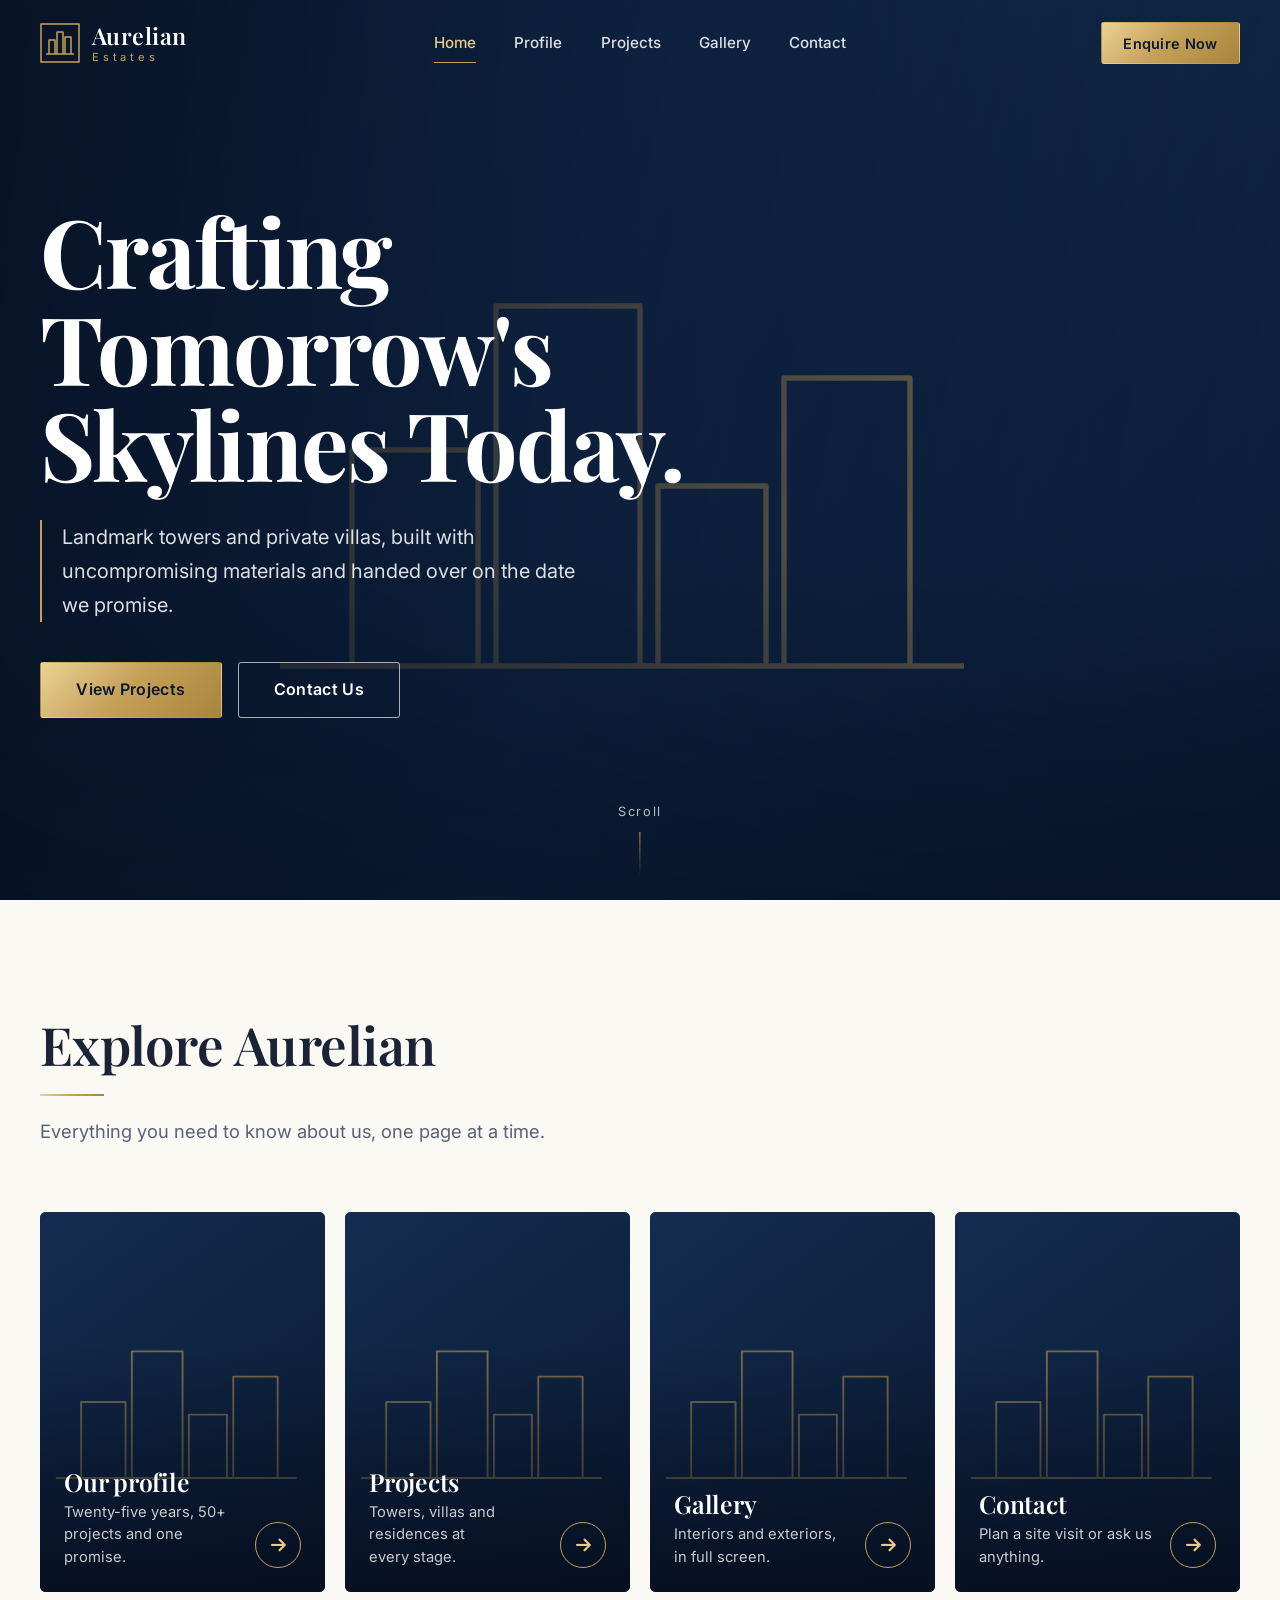
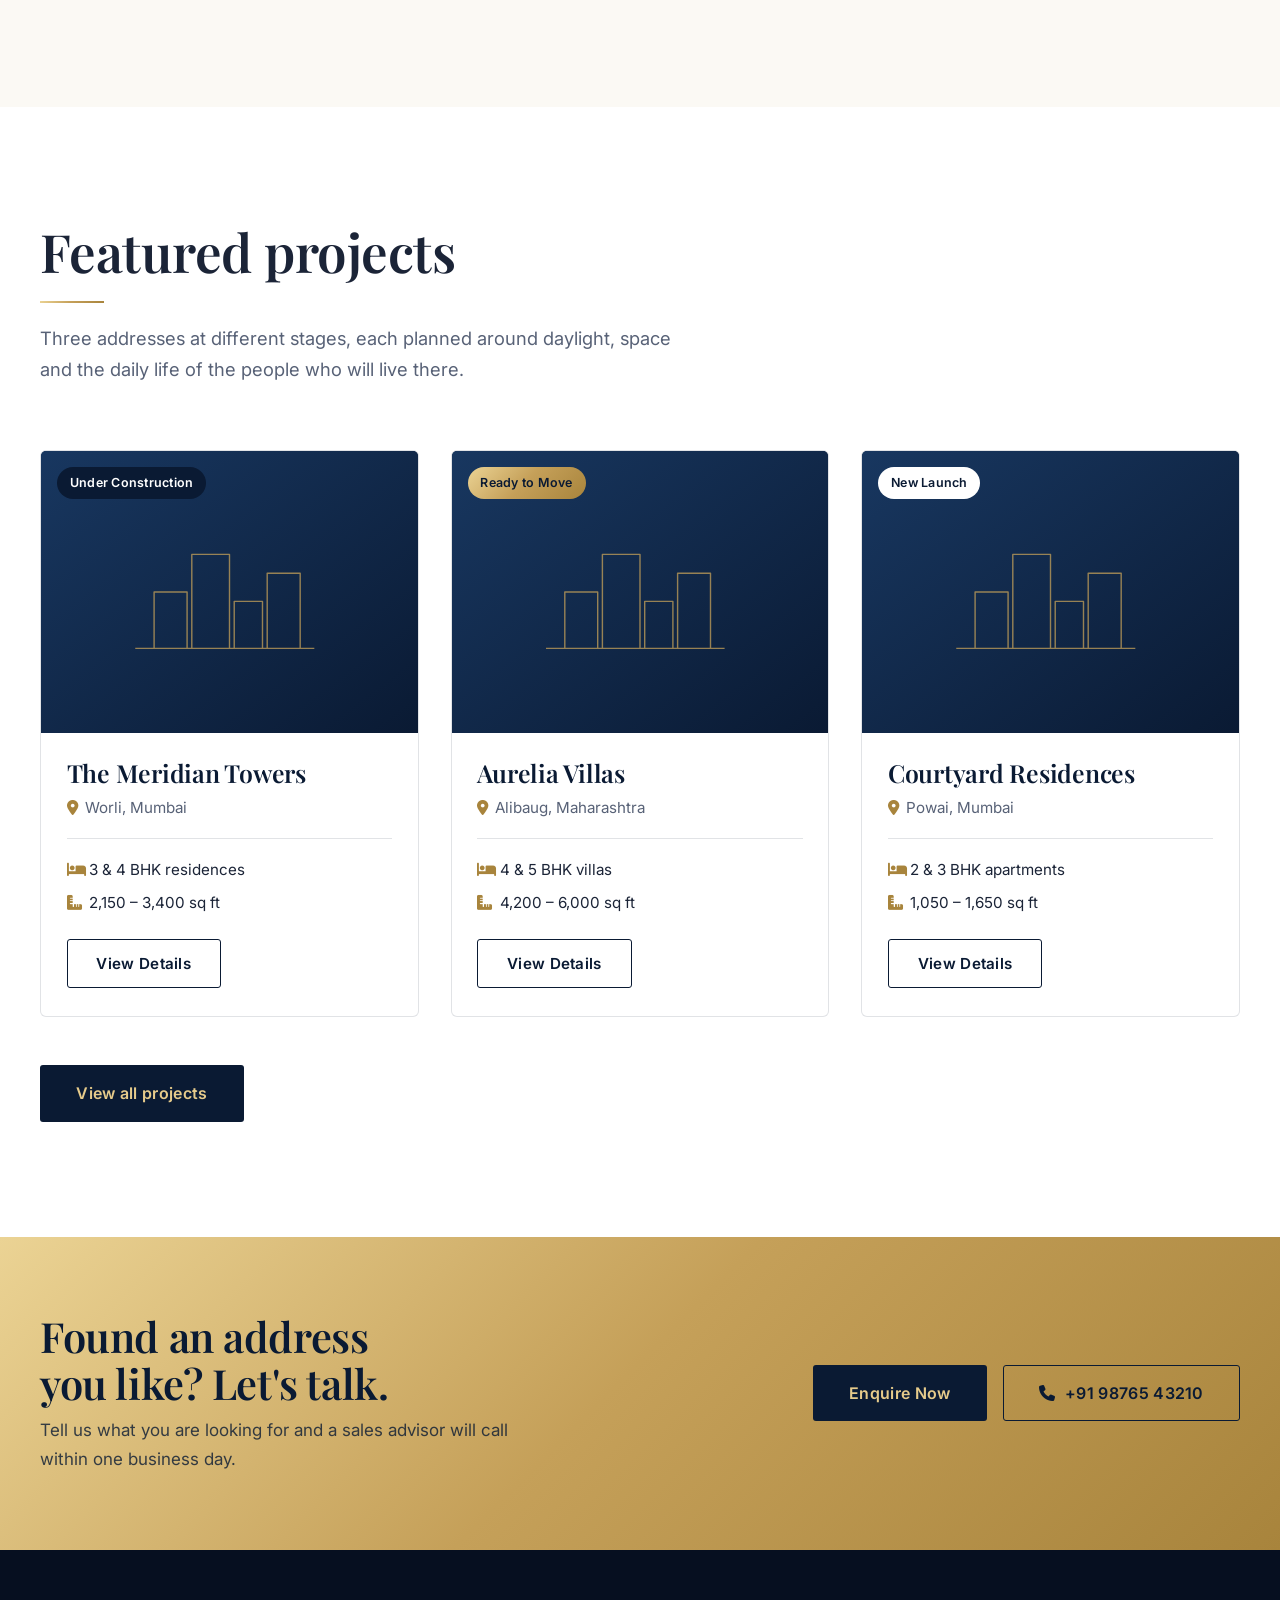
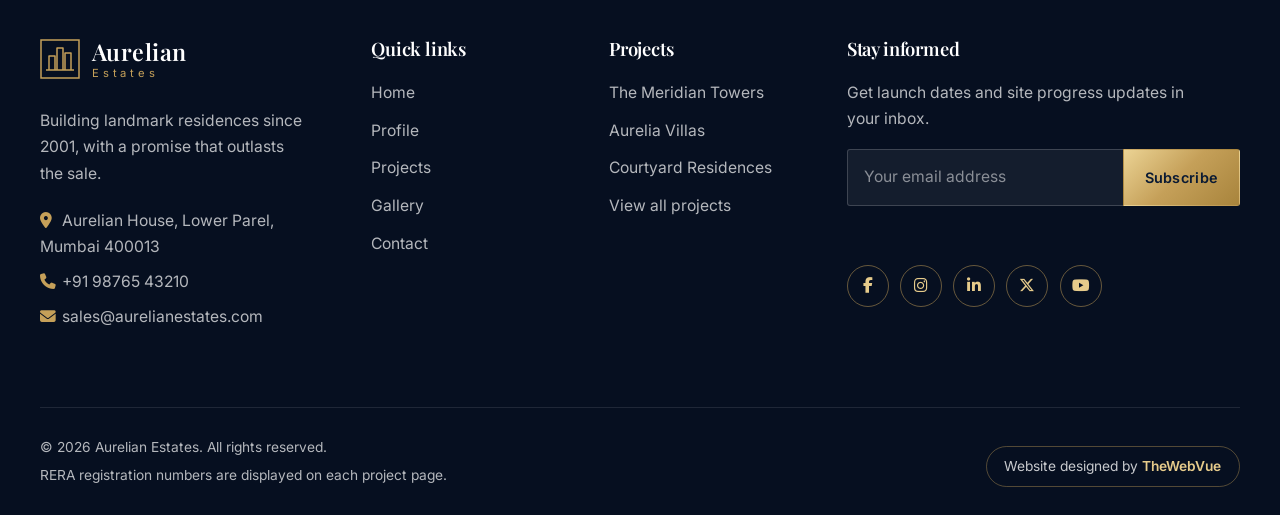
==== commit 4893a1ac: "Add files via upload" ====
--- a/index.html
+++ b/index.html
@@ -1,1461 +1,278 @@
-<!DOCTYPE html>
-<html lang="en">
-<head>
-  <meta charset="UTF-8">
-  <meta name="viewport" content="width=device-width, initial-scale=1">
-  <title>Aurelian Estates | Luxury residences and towers</title>
-  <meta name="description" content="Aurelian Estates builds landmark towers and private villas with uncompromising materials and on-time delivery. Explore our projects and enquire online.">
-  <meta name="theme-color" content="#0A1A33">
-
-  <!-- Fonts & icons -->
-  <link rel="preconnect" href="https://fonts.googleapis.com">
-  <link rel="preconnect" href="https://fonts.gstatic.com" crossorigin>
-  <link rel="preconnect" href="https://images.unsplash.com" crossorigin>
-  <link href="https://fonts.googleapis.com/css2?family=Inter:wght@400;500;600&family=Playfair+Display:ital,wght@0,500;0,600;0,700;1,500&display=swap" rel="stylesheet">
-  <link rel="stylesheet" href="https://cdnjs.cloudflare.com/ajax/libs/font-awesome/6.5.1/css/all.min.css" crossorigin="anonymous" referrerpolicy="no-referrer">
-
-  <!-- Marks the page as JS-enabled so reveal animations only hide content when JS can show it again -->
-  <script>document.documentElement.classList.add('js');</script>
-
-  <style>
-    /* =========================================================
-       1. VARIABLES
-    ========================================================= */
-    :root {
-      --navy-950: #060F20;
-      --navy-900: #0A1A33;
-      --navy-800: #10284A;
-      --navy-700: #183760;
-
-      --gold-300: #E6CB8B;
-      --gold-500: #C5A059;
-      --gold-600: #A8843C;
-      --gold-700: #856618;
-      --gold-metal: linear-gradient(135deg, #EBD394 0%, #C5A059 48%, #A8843C 100%);
-
-      --ivory: #FBF9F4;
-      --white: #FFFFFF;
-      --ink: #1B2437;
-      --muted: #586277;
-      --line: rgba(10, 26, 51, .12);
-      --danger: #B3261E;
-
-      --font-display: 'Playfair Display', 'Times New Roman', serif;
-      --font-body: 'Inter', system-ui, -apple-system, 'Segoe UI', Roboto, sans-serif;
-
-      --container: 1200px;
-      --gutter: clamp(1.25rem, 4vw, 2.5rem);
-      --section-y: clamp(4.5rem, 9vw, 8rem);
-      --header-h: 84px;
-      --radius: 6px;
-      --ease: cubic-bezier(.22, .61, .36, 1);
-    }
-
-    /* =========================================================
-       2. RESET
-    ========================================================= */
-    *, *::before, *::after { box-sizing: border-box; }
-    html { scroll-behavior: smooth; -webkit-text-size-adjust: 100%; }
-    body {
-      margin: 0;
-      font-family: var(--font-body);
-      font-size: 1.0625rem;
-      line-height: 1.7;
-      color: var(--ink);
-      background: var(--white);
-      -webkit-font-smoothing: antialiased;
-      text-rendering: optimizeLegibility;
-    }
-    img, svg { display: block; max-width: 100%; }
-    a { color: inherit; text-decoration: none; }
-    ul { margin: 0; padding: 0; list-style: none; }
-    h1, h2, h3, h4, p, figure { margin: 0; }
-    button, input, select, textarea { font: inherit; color: inherit; }
-    button { cursor: pointer; }
-    [hidden] { display: none !important; }
-    .no-scroll { overflow: hidden; }
-
-    :focus-visible { outline: 2px solid var(--gold-500); outline-offset: 3px; }
-
-    .skip-link {
-      position: absolute; left: 1rem; top: -4rem; z-index: 300;
-      background: var(--gold-500); color: var(--navy-900);
-      padding: .6rem 1rem; border-radius: var(--radius); font-weight: 600;
-      transition: top .2s;
-    }
-    .skip-link:focus { top: 1rem; }
-
-    /* =========================================================
-       3. TYPOGRAPHY
-    ========================================================= */
-    h1, h2, h3, h4 {
-      font-family: var(--font-display);
-      font-weight: 600;
-      line-height: 1.12;
-      letter-spacing: -.01em;
-      text-wrap: balance;
-    }
-    h1 { font-size: clamp(2.9rem, 7.4vw, 6.4rem); font-weight: 700; line-height: 1.02; letter-spacing: -.02em; }
-    h2 { font-size: clamp(2rem, 4.2vw, 3.3rem); }
-    h3 { font-size: 1.55rem; }
-    p { text-wrap: pretty; }
-    .lede { font-size: 1.15rem; color: var(--muted); max-width: 58ch; }
-
-    /* =========================================================
-       4. LAYOUT
-    ========================================================= */
-    .container { width: min(100% - 2 * var(--gutter), var(--container)); margin-inline: auto; }
-    .section { padding-block: var(--section-y); overflow-x: clip; }
-
-    .section-head { max-width: 40rem; margin-bottom: clamp(2.5rem, 5vw, 4rem); }
-    .section-head h2::after {
-      content: ""; display: block; width: 64px; height: 2px;
-      margin-top: 1.25rem; background: var(--gold-metal);
-    }
-    .section-head .lede { margin-top: 1.25rem; }
-
-    .on-dark h2, .on-dark h3 { color: var(--white); }
-    .on-dark .lede { color: rgba(255, 255, 255, .72); }
-
-    /* =========================================================
-       5. COMPONENTS
-    ========================================================= */
-
-    /* ---------- Buttons ---------- */
-    .btn {
-      position: relative; isolation: isolate; overflow: hidden;
-      display: inline-flex; align-items: center; justify-content: center; gap: .6rem;
-      padding: .9rem 1.8rem;
-      border: 1px solid transparent; border-radius: 3px;
-      font-size: .95rem; font-weight: 600; letter-spacing: .02em; line-height: 1.2;
-      transition: transform .4s var(--ease), box-shadow .4s var(--ease), background-color .3s, color .3s, border-color .3s;
-    }
-    .btn-sm { padding: .7rem 1.35rem; font-size: .9rem; }
-    .btn-lg { padding: 1.1rem 2.2rem; font-size: 1rem; }
-
-    .btn-gold { background: var(--gold-metal); color: var(--navy-900); }
-    .btn-gold::after {
-      content: ""; position: absolute; inset: 0; z-index: -1;
-      background: linear-gradient(110deg, transparent 30%, rgba(255, 255, 255, .6) 50%, transparent 70%);
-      transform: translateX(-120%);
-      transition: transform .8s var(--ease);
-    }
-    .btn-gold:hover { transform: translateY(-3px); box-shadow: 0 16px 32px -12px rgba(197, 160, 89, .85); }
-    .btn-gold:hover::after { transform: translateX(120%); }
-
-    .btn-ghost { border-color: rgba(255, 255, 255, .65); color: var(--white); }
-    .btn-ghost:hover { background: var(--white); border-color: var(--white); color: var(--navy-900); transform: translateY(-3px); }
-
-    .btn-outline {
-      border-color: var(--navy-900); color: var(--navy-900);
-    }
-    .btn-outline:hover { background: var(--navy-900); color: var(--gold-300); transform: translateY(-2px); }
-
-    .btn-pulse { animation: pulse 2.6s ease-out infinite; }
-    .btn-pulse:hover { animation-play-state: paused; }
-    @keyframes pulse {
-      0%   { box-shadow: 0 0 0 0 rgba(197, 160, 89, .6); }
-      70%  { box-shadow: 0 0 0 20px rgba(197, 160, 89, 0); }
-      100% { box-shadow: 0 0 0 0 rgba(197, 160, 89, 0); }
-    }
-
-    /* ---------- Header / navigation ---------- */
-    .site-header {
-      position: fixed; inset: 0 0 auto 0; z-index: 100;
-      background: transparent;
-      transition: background-color .4s var(--ease), box-shadow .4s var(--ease);
-    }
-    .site-header.is-scrolled,
-    .site-header.menu-open {
-      background: var(--navy-900);
-      box-shadow: 0 10px 30px rgba(0, 0, 0, .28);
-    }
-    .nav-inner {
-      display: grid; grid-template-columns: 1fr auto 1fr; align-items: center;
-      padding-block: 1.4rem;
-      transition: padding .4s var(--ease);
-    }
-    .is-scrolled .nav-inner { padding-block: .85rem; }
-
-    .brand { position: relative; z-index: 3; display: inline-flex; align-items: center; gap: .75rem; justify-self: start; }
-    .brand-mark { width: 40px; height: 40px; }
-    .brand-text { display: flex; flex-direction: column; line-height: 1; }
-    .brand-name { font-family: var(--font-display); font-size: 1.45rem; font-weight: 600; color: var(--white); letter-spacing: .02em; }
-    .brand-sub { margin-top: .3rem; font-size: .7rem; letter-spacing: .34em; color: var(--gold-500); }
-
-    .nav-links { display: flex; gap: clamp(1.5rem, 3vw, 2.75rem); }
-    .nav-link {
-      position: relative; display: inline-block; padding: .5rem 0;
-      font-size: .95rem; font-weight: 500; color: rgba(255, 255, 255, .86);
-      transition: color .3s;
-    }
-    .nav-link::after {
-      content: ""; position: absolute; left: 0; right: 0; bottom: .1rem; height: 1px;
-      background: var(--gold-500); transform: scaleX(0); transition: transform .4s var(--ease);
-    }
-    .nav-link:hover, .nav-link.is-active { color: var(--gold-300); }
-    .nav-link:hover::after, .nav-link.is-active::after { transform: scaleX(1); }
-
-    .nav-actions { position: relative; z-index: 3; display: flex; align-items: center; gap: 1rem; justify-self: end; }
-    .nav-cta-mobile { display: none; }
-
-    .nav-toggle {
-      display: none; width: 46px; height: 46px; padding: 0;
-      background: transparent; border: 1px solid rgba(255, 255, 255, .35); border-radius: 50%;
-      position: relative;
-    }
-    .nav-toggle span {
-      position: absolute; left: 13px; right: 13px; height: 1.5px; background: var(--white);
-      transition: transform .35s var(--ease), opacity .2s, top .35s var(--ease);
-    }
-    .nav-toggle span:nth-child(1) { top: 16px; }
-    .nav-toggle span:nth-child(2) { top: 22px; }
-    .nav-toggle span:nth-child(3) { top: 28px; }
-    .menu-open .nav-toggle span:nth-child(1) { top: 22px; transform: rotate(45deg); }
-    .menu-open .nav-toggle span:nth-child(2) { opacity: 0; }
-    .menu-open .nav-toggle span:nth-child(3) { top: 22px; transform: rotate(-45deg); }
-
-    .nav-backdrop {
-      position: fixed; inset: 0; z-index: 90; background: rgba(6, 15, 32, .6);
-      opacity: 0; visibility: hidden; transition: opacity .4s, visibility .4s;
-    }
-    .nav-backdrop.is-visible { opacity: 1; visibility: visible; }
-
-    /* ---------- Hero ---------- */
-    .hero {
-      position: relative; overflow: hidden; color: var(--white);
-      min-height: 100vh; min-height: 100svh;
-      display: flex; align-items: center;
-      background: linear-gradient(160deg, var(--navy-700), var(--navy-950));
-    }
-    .hero-media { position: absolute; left: 0; right: 0; top: -10%; height: 120%; will-change: transform; }
-    .hero-media img { width: 100%; height: 100%; object-fit: cover; }
-    .hero::before {
-      content: ""; position: absolute; inset: 0; z-index: 1;
-      background:
-        linear-gradient(100deg, rgba(6, 15, 32, .9) 0%, rgba(10, 26, 51, .65) 45%, rgba(10, 26, 51, .2) 100%),
-        linear-gradient(0deg, rgba(6, 15, 32, .75) 0%, transparent 38%);
-    }
-    .hero-inner { position: relative; z-index: 2; }
-    .hero-content { max-width: 860px; padding-block: calc(var(--header-h) + 2rem) 6rem; will-change: transform, opacity; }
-    .hero-content > * { animation: rise 1.1s var(--ease) both; }
-    .hero-content > :nth-child(2) { animation-delay: .18s; }
-    .hero-content > :nth-child(3) { animation-delay: .34s; }
-    @keyframes rise {
-      from { opacity: 0; transform: translateY(32px); }
-      to   { opacity: 1; transform: none; }
-    }
-    .hero-lede {
-      margin-top: 1.75rem; max-width: 34rem;
-      padding-left: 1.25rem; border-left: 2px solid var(--gold-500);
-      font-size: clamp(1.05rem, 1.6vw, 1.25rem); color: rgba(255, 255, 255, .86);
-    }
-    .hero-actions { display: flex; flex-wrap: wrap; gap: 1rem; margin-top: 2.5rem; }
-    .scroll-cue {
-      position: absolute; z-index: 2; left: 50%; bottom: 1.5rem; transform: translateX(-50%);
-      display: flex; flex-direction: column; align-items: center; gap: .6rem;
-      font-size: .8rem; letter-spacing: .12em; color: rgba(255, 255, 255, .7);
-    }
-    .scroll-cue i { width: 1px; height: 44px; background: linear-gradient(var(--gold-500), transparent); }
-
-    /* ---------- About ---------- */
-    .about { background: var(--ivory); }
-    .about-grid {
-      display: grid; grid-template-columns: 1fr 1fr;
-      gap: clamp(3rem, 7vw, 7rem); align-items: center;
-    }
-    .about-media { position: relative; }
-    .about-media::before {
-      content: ""; position: absolute; inset: 26px -26px -26px 26px;
-      border: 1px solid var(--gold-500); border-radius: var(--radius);
-    }
-    .about-media img {
-      position: relative; z-index: 1; width: 100%; aspect-ratio: 4 / 5; object-fit: cover;
-      border-radius: var(--radius); background: var(--navy-800);
-    }
-    .years-badge {
-      position: absolute; z-index: 2; left: -1.75rem; bottom: 3rem;
-      width: 150px; height: 150px; border-radius: 50%;
-      display: grid; place-content: center; text-align: center;
-      background: var(--gold-metal); color: var(--navy-900);
-      box-shadow: 0 20px 44px rgba(10, 26, 51, .35);
-    }
-    .years-badge::before {
-      content: ""; position: absolute; inset: 7px; border-radius: 50%;
-      border: 1px solid rgba(10, 26, 51, .45);
-    }
-    .years-badge strong { font-family: var(--font-display); font-size: 3rem; line-height: 1; }
-    .years-badge span { max-width: 6.5rem; margin: .25rem auto 0; font-size: .78rem; font-weight: 600; line-height: 1.25; }
-
-    .about-copy p { margin-top: 1.25rem; color: var(--muted); }
-    .about-copy h2 { margin-bottom: 1.5rem; }
-    .checks { margin-top: 1.75rem; display: grid; gap: .8rem; }
-    .checks li { display: flex; gap: .85rem; align-items: flex-start; }
-    .checks i { margin-top: .4rem; color: var(--gold-600); }
-    .about-copy .btn { margin-top: 2.25rem; }
-
-    .stats {
-      display: grid; grid-template-columns: repeat(3, 1fr); gap: 1.5rem;
-      margin-top: 2.5rem; padding-top: 2rem; border-top: 1px solid var(--line);
-    }
-    .stat-value { font-family: var(--font-display); font-size: clamp(2rem, 3.6vw, 2.9rem); font-weight: 600; line-height: 1; color: var(--navy-900); }
-    .stat-suffix { color: var(--gold-600); }
-    .stat-label { margin-top: .6rem; font-size: .9rem; color: var(--muted); }
-
-    /* ---------- Projects ---------- */
-    .projects { background: var(--white); }
-    .projects-grid {
-      display: grid; gap: 2rem;
-      grid-template-columns: repeat(auto-fit, minmax(min(100%, 320px), 1fr));
-    }
-    .project-card {
-      display: flex; flex-direction: column; height: 100%;
-      background: var(--white); border: 1px solid var(--line); border-radius: var(--radius); overflow: hidden;
-      transition: transform .5s var(--ease), box-shadow .5s var(--ease), border-color .5s;
-    }
-    .project-card:hover, .project-card:focus-within {
-      transform: translateY(-8px);
-      border-color: rgba(197, 160, 89, .7);
-      box-shadow: 0 32px 60px -24px rgba(10, 26, 51, .4);
-    }
-    .card-media { position: relative; aspect-ratio: 4 / 3; overflow: hidden; background: var(--navy-800); }
-    .card-media img { width: 100%; height: 100%; object-fit: cover; transition: transform 1.1s var(--ease); }
-    .project-card:hover .card-media img, .project-card:focus-within .card-media img { transform: scale(1.09); }
-
-    .card-overlay {
-      position: absolute; inset: 0; display: flex; align-items: flex-end; padding: 1.4rem;
-      background: linear-gradient(0deg, rgba(6, 15, 32, .94) 0%, rgba(6, 15, 32, .5) 55%, rgba(6, 15, 32, .05) 100%);
-      color: var(--white); font-size: .95rem; line-height: 1.55;
-      opacity: 0; transition: opacity .5s var(--ease);
-    }
-    .card-overlay p { transform: translateY(14px); transition: transform .6s var(--ease); }
-    .project-card:hover .card-overlay, .project-card:focus-within .card-overlay { opacity: 1; }
-    .project-card:hover .card-overlay p, .project-card:focus-within .card-overlay p { transform: none; }
-    @media (hover: none) {
-      .card-overlay { opacity: 1; }
-      .card-overlay p { transform: none; }
-    }
-
-    .status {
-      position: absolute; z-index: 2; top: 1rem; left: 1rem;
-      padding: .35rem .8rem; border-radius: 999px;
-      font-size: .78rem; font-weight: 600; letter-spacing: .02em;
-    }
-    .status-ready { background: var(--gold-metal); color: var(--navy-900); }
-    .status-building { background: var(--navy-900); color: var(--white); }
-    .status-launch { background: var(--white); color: var(--navy-900); }
-
-    .card-body { display: flex; flex-direction: column; flex: 1; padding: 1.6rem 1.6rem 1.75rem; }
-    .card-body h3 { color: var(--navy-900); }
-    .loc { margin-top: .5rem; color: var(--muted); font-size: .95rem; }
-    .loc i { margin-right: .45rem; color: var(--gold-600); }
-    .specs { display: grid; gap: .45rem; margin-top: 1.1rem; padding-top: 1.1rem; border-top: 1px solid var(--line); font-size: .95rem; }
-    .specs i { width: 1.4rem; color: var(--gold-600); }
-    .card-actions { margin-top: auto; padding-top: 1.5rem; }
-
-    /* ---------- Why choose us ---------- */
-    .why {
-      background:
-        radial-gradient(900px 500px at 90% -10%, rgba(197, 160, 89, .14), transparent 60%),
-        var(--navy-900);
-    }
-    .why-grid {
-      display: grid; grid-template-columns: repeat(3, 1fr);
-      border-top: 1px solid rgba(197, 160, 89, .28); border-left: 1px solid rgba(197, 160, 89, .28);
-    }
-    .feature {
-      padding: 2.75rem 2.25rem;
-      border-right: 1px solid rgba(197, 160, 89, .28); border-bottom: 1px solid rgba(197, 160, 89, .28);
-      transition: background-color .5s;
-    }
-    .feature:hover { background: rgba(255, 255, 255, .04); }
-    .feature-icon {
-      width: 58px; height: 58px; margin-bottom: 1.6rem;
-      display: grid; place-items: center; border-radius: 50%;
-      border: 1px solid var(--gold-500); color: var(--gold-500); font-size: 1.2rem;
-      transition: background-color .4s, color .4s, transform .5s var(--ease);
-    }
-    .feature:hover .feature-icon { background: var(--gold-500); color: var(--navy-900); transform: translateY(-5px); }
-    .feature h3 { font-size: 1.35rem; color: var(--white); }
-    .feature p { margin-top: .75rem; color: rgba(255, 255, 255, .7); font-size: .98rem; }
-
-    /* ---------- Gallery ---------- */
-    .gallery { background: var(--ivory); }
-    .gallery-grid {
-      display: grid; grid-template-columns: repeat(4, 1fr);
-      grid-auto-rows: clamp(150px, 19vw, 240px); grid-auto-flow: dense; gap: 14px;
-    }
-    .g-big  { grid-column: span 2; grid-row: span 2; }
-    .g-tall { grid-row: span 2; }
-    .g-wide { grid-column: span 2; }
-
-    .gallery-item {
-      position: relative; padding: 0; border: 0; overflow: hidden;
-      border-radius: var(--radius); background: var(--navy-800); cursor: zoom-in;
-    }
-    .gallery-item img { width: 100%; height: 100%; object-fit: cover; transition: transform 1s var(--ease); }
-    .gallery-item::after {
-      content: ""; position: absolute; inset: 0;
-      background: linear-gradient(0deg, rgba(6, 15, 32, .8), transparent 60%);
-      opacity: 0; transition: opacity .5s;
-    }
-    .gallery-item:hover img, .gallery-item:focus-visible img { transform: scale(1.07); }
-    .gallery-item:hover::after, .gallery-item:focus-visible::after { opacity: 1; }
-    .gallery-item .cap {
-      position: absolute; z-index: 2; left: 1.1rem; right: 1.1rem; bottom: 1rem;
-      color: var(--white); font-size: .92rem; text-align: left; line-height: 1.4;
-      opacity: 0; transform: translateY(10px); transition: opacity .5s, transform .5s var(--ease);
-    }
-    .gallery-item .zoom {
-      position: absolute; z-index: 2; top: .9rem; right: .9rem;
-      width: 38px; height: 38px; display: grid; place-items: center; border-radius: 50%;
-      background: rgba(6, 15, 32, .65); color: var(--gold-300); font-size: .85rem;
-      opacity: 0; transform: scale(.85); transition: opacity .4s, transform .4s var(--ease);
-    }
-    .gallery-item:hover .cap, .gallery-item:focus-visible .cap,
-    .gallery-item:hover .zoom, .gallery-item:focus-visible .zoom { opacity: 1; transform: none; }
-    @media (hover: none) {
-      .gallery-item::after { opacity: 1; }
-      .gallery-item .cap { opacity: 1; transform: none; }
-    }
-
-    /* ---------- Lightbox ---------- */
-    .lightbox {
-      position: fixed; inset: 0; z-index: 200;
-      display: flex; align-items: center; justify-content: center;
-      background: rgba(6, 15, 32, .95);
-      opacity: 0; visibility: hidden;
-      transition: opacity .4s var(--ease), visibility .4s;
-    }
-    .lightbox.is-open { opacity: 1; visibility: visible; }
-    .lb-stage { width: 100%; height: 100%; display: flex; align-items: center; justify-content: center; padding: 4.5rem 1rem 5rem; }
-    .lb-figure { max-width: min(1200px, 100%); transform: scale(.96); transition: transform .5s var(--ease); }
-    .lightbox.is-open .lb-figure { transform: none; }
-    .lb-figure img {
-      max-width: 100%; max-height: 74vh; margin-inline: auto; border-radius: 4px;
-      box-shadow: 0 30px 80px rgba(0, 0, 0, .55);
-      transition: opacity .35s;
-    }
-    .lb-figure img.is-loading { opacity: 0; }
-    .lb-figure figcaption { margin-top: 1rem; text-align: center; color: rgba(255, 255, 255, .85); font-size: .98rem; }
-    .lb-count { display: block; margin-top: .25rem; font-size: .82rem; color: var(--gold-500); letter-spacing: .08em; }
-
-    .lb-btn {
-      position: absolute; z-index: 2; width: 52px; height: 52px; display: grid; place-items: center;
-      background: rgba(255, 255, 255, .04); border: 1px solid rgba(197, 160, 89, .7); border-radius: 50%;
-      color: var(--gold-300); font-size: 1.05rem;
-      transition: background-color .3s, color .3s, transform .3s var(--ease);
-    }
-    .lb-btn:hover { background: var(--gold-500); color: var(--navy-900); }
-    .lb-close { top: 1.25rem; right: 1.25rem; }
-    .lb-prev, .lb-next { top: 50%; margin-top: -26px; }
-    .lb-prev { left: 1.25rem; }
-    .lb-next { right: 1.25rem; }
-
-    /* ---------- Enquiry ---------- */
-    .enquiry {
-      background:
-        radial-gradient(800px 420px at 8% 0%, rgba(197, 160, 89, .12), transparent 60%),
-        var(--white);
-    }
-    .enquiry-card {
-      display: grid; grid-template-columns: 5fr 7fr;
-      border-radius: 14px; overflow: hidden;
-      box-shadow: 0 50px 90px -40px rgba(10, 26, 51, .55);
-      border: 1px solid var(--line);
-    }
-    .enquiry-info {
-      position: relative; padding: clamp(2rem, 5vw, 3.75rem);
-      background: linear-gradient(165deg, var(--navy-800), var(--navy-950)); color: rgba(255, 255, 255, .78);
-    }
-    .enquiry-info h2 { color: var(--white); font-size: clamp(1.9rem, 3.2vw, 2.6rem); }
-    .enquiry-info > p { margin-top: 1.1rem; }
-    .contact-list { display: grid; gap: 1.4rem; margin-top: 2.5rem; }
-    .contact-list li { display: flex; gap: 1rem; align-items: flex-start; }
-    .contact-list .ico {
-      flex: none; width: 42px; height: 42px; display: grid; place-items: center; border-radius: 50%;
-      border: 1px solid rgba(197, 160, 89, .6); color: var(--gold-500);
-    }
-    .contact-list strong { display: block; color: var(--white); font-weight: 600; }
-    .contact-list a:hover { color: var(--gold-300); }
-
-    .enquiry-form-wrap { padding: clamp(2rem, 5vw, 3.75rem); background: var(--white); }
-    .enquiry-form-wrap h3 { color: var(--navy-900); margin-bottom: 1.75rem; }
-    .form-grid { display: grid; grid-template-columns: 1fr 1fr; gap: 1.5rem 1.25rem; }
-    .field { position: relative; }
-    .field.full { grid-column: 1 / -1; }
-
-    .field input, .field select, .field textarea {
-      width: 100%; padding: 1.5rem 1rem .6rem;
-      border: 1px solid rgba(10, 26, 51, .2); border-radius: 8px;
-      background-color: var(--ivory); color: var(--ink); outline: none;
-      transition: border-color .3s, box-shadow .35s, background-color .3s;
-    }
-    .field textarea { min-height: 132px; resize: vertical; }
-    .field select {
-      appearance: none; -webkit-appearance: none; padding-right: 2.75rem; cursor: pointer;
-      background-image: url("data:image/svg+xml,%3Csvg xmlns='http://www.w3.org/2000/svg' width='14' height='9' viewBox='0 0 14 9' fill='none' stroke='%23A8843C' stroke-width='2' stroke-linecap='round' stroke-linejoin='round'%3E%3Cpath d='M1 1.5l6 6 6-6'/%3E%3C/svg%3E");
-      background-repeat: no-repeat; background-position: right 1.1rem center;
-    }
-    .field label {
-      position: absolute; left: 1rem; top: 1.05rem; color: var(--muted);
-      pointer-events: none; transform-origin: left top;
-      transition: transform .3s var(--ease), color .3s;
-    }
-    .field input:focus, .field select:focus, .field textarea:focus {
-      border-color: var(--gold-500); background-color: var(--white);
-      box-shadow: 0 0 0 4px rgba(197, 160, 89, .16), 0 0 30px rgba(197, 160, 89, .38);
-    }
-    .field input:focus + label,
-    .field input:not(:placeholder-shown) + label,
-    .field textarea:focus + label,
-    .field textarea:not(:placeholder-shown) + label,
-    .field select:focus + label,
-    .field select:valid + label {
-      transform: translateY(-.72rem) scale(.78); color: var(--gold-700);
-    }
-    .field.has-error input, .field.has-error select, .field.has-error textarea { border-color: var(--danger); }
-    .field-error { display: block; margin-top: .4rem; font-size: .82rem; color: var(--danger); }
-    .field-error:empty { display: none; }
-
-    .form-foot { display: flex; flex-wrap: wrap; align-items: center; gap: 1.25rem 1.75rem; margin-top: 2rem; }
-    .form-foot small { flex: 1 1 220px; color: var(--muted); font-size: .84rem; line-height: 1.5; }
-    .btn-submit:disabled { opacity: .7; cursor: progress; transform: none; }
-
-    .form-success { display: flex; flex-direction: column; align-items: flex-start; gap: 1rem; padding-block: 1rem; outline: none; }
-    .form-success .tick {
-      width: 64px; height: 64px; display: grid; place-items: center; border-radius: 50%;
-      background: var(--gold-metal); color: var(--navy-900); font-size: 1.5rem;
-    }
-    .form-success p { color: var(--muted); max-width: 44ch; }
-    .link-btn { background: none; border: 0; padding: 0; color: var(--gold-700); font-weight: 600; text-decoration: underline; text-underline-offset: 4px; }
-
-    /* ---------- Footer ---------- */
-    .site-footer { background: var(--navy-950); color: rgba(255, 255, 255, .7); padding-top: clamp(4rem, 7vw, 6rem); font-size: .98rem; }
-    .footer-grid { display: grid; grid-template-columns: 1.5fr 1fr 1fr 1.5fr; gap: clamp(2rem, 4vw, 4rem); }
-    .site-footer h4 { font-size: 1.15rem; color: var(--white); margin-bottom: 1.25rem; }
-    .footer-about p { margin-top: 1.25rem; max-width: 34ch; }
-    .footer-address { margin-top: 1.25rem; display: grid; gap: .5rem; }
-    .footer-address i { width: 1.4rem; color: var(--gold-500); }
-    .footer-links { display: grid; gap: .7rem; }
-    .footer-links a { transition: color .3s, padding-left .3s var(--ease); }
-    .footer-links a:hover { color: var(--gold-300); padding-left: .35rem; }
-
-    .socials { display: flex; gap: .7rem; margin-top: 1.5rem; }
-    .socials a {
-      width: 42px; height: 42px; display: grid; place-items: center; border-radius: 50%;
-      border: 1px solid rgba(197, 160, 89, .5); color: var(--gold-300);
-      transition: background-color .3s, color .3s, transform .4s var(--ease);
-    }
-    .socials a:hover { background: var(--gold-500); color: var(--navy-900); transform: translateY(-4px); }
-
-    .newsletter { display: flex; margin-top: .25rem; }
-    .newsletter input {
-      flex: 1; min-width: 0; padding: .9rem 1rem;
-      background: rgba(255, 255, 255, .06); color: var(--white);
-      border: 1px solid rgba(255, 255, 255, .18); border-right: 0; border-radius: 3px 0 0 3px; outline: none;
-      transition: border-color .3s, box-shadow .3s;
-    }
-    .newsletter input::placeholder { color: rgba(255, 255, 255, .5); }
-    .newsletter input:focus { border-color: var(--gold-500); box-shadow: 0 0 20px rgba(197, 160, 89, .3); }
-    .newsletter .btn { border-radius: 0 3px 3px 0; padding-inline: 1.3rem; }
-    .nl-msg { min-height: 1.4rem; margin-top: .75rem; font-size: .88rem; }
-    .nl-msg.is-ok { color: var(--gold-300); }
-    .nl-msg.is-error { color: #F19A94; }
-
-    .footer-bottom {
-      display: flex; flex-wrap: wrap; justify-content: space-between; gap: .75rem 2rem;
-      margin-top: clamp(3rem, 6vw, 5rem); padding-block: 1.75rem;
-      border-top: 1px solid rgba(255, 255, 255, .1); font-size: .86rem;
-    }
-
-    /* =========================================================
-       6. SCROLL REVEAL (progressive enhancement)
-    ========================================================= */
-    .js .reveal {
-      opacity: 0; transform: translateY(28px);
-      transition: opacity .9s var(--ease) var(--d, 0s), transform .9s var(--ease) var(--d, 0s);
-    }
-    .js .reveal-left  { transform: translateX(-36px); }
-    .js .reveal-right { transform: translateX(36px); }
-    .js .reveal.is-visible { opacity: 1; transform: none; }
-
-    /* =========================================================
-       7. MEDIA QUERIES
-    ========================================================= */
-    @media (max-width: 1024px) {
-      .footer-grid { grid-template-columns: 1fr 1fr; }
-    }
-
-    @media (max-width: 960px) {
-      .nav-inner { display: flex; justify-content: space-between; }
-      .nav-cta { display: none; }
-      .nav-toggle { display: block; }
-
-      .nav-menu {
-        position: fixed; top: 0; right: 0; bottom: 0; z-index: 2;
-        width: min(86vw, 380px); padding: calc(var(--header-h) + 1.5rem) 2rem 2rem;
-        display: flex; flex-direction: column;
-        background: var(--navy-900); box-shadow: -20px 0 50px rgba(0, 0, 0, .35);
-        transform: translateX(100%); visibility: hidden;
-        transition: transform .5s var(--ease), visibility .5s;
-        overflow-y: auto;
-      }
-      .menu-open .nav-menu { transform: none; visibility: visible; }
-      .nav-links { flex-direction: column; gap: 0; width: 100%; }
-      .nav-link {
-        display: block; padding: 1rem 0; font-family: var(--font-display); font-size: 1.6rem; font-weight: 500;
-        border-bottom: 1px solid rgba(255, 255, 255, .1);
-      }
-      .nav-link::after { display: none; }
-      .nav-cta-mobile { display: inline-flex; margin-top: 2rem; }
-
-      .about-grid { grid-template-columns: 1fr; }
-      .about-media { width: calc(100% - 1.5rem); max-width: 520px; }
-      .about-media::before { inset: 18px -18px -18px 18px; }
-      .years-badge { left: auto; right: -0.5rem; bottom: -1.75rem; width: 128px; height: 128px; }
-      .years-badge strong { font-size: 2.4rem; }
-      .years-badge span { font-size: .7rem; }
-
-      .why-grid { grid-template-columns: repeat(2, 1fr); }
-      .enquiry-card { grid-template-columns: 1fr; }
-    }
-
-    @media (max-width: 800px) {
-      .gallery-grid { grid-template-columns: repeat(2, 1fr); grid-auto-rows: clamp(150px, 34vw, 240px); }
-      .g-tall { grid-row: span 1; }
-      .g-big { grid-row: span 2; }
-      .lb-prev, .lb-next { top: auto; bottom: 1.25rem; margin-top: 0; }
-      .lb-prev { left: calc(50% - 64px); }
-      .lb-next { right: calc(50% - 64px); }
-      .lb-stage { padding-bottom: 6.5rem; }
-    }
-
-    @media (max-width: 640px) {
-      .why-grid { grid-template-columns: 1fr; }
-      .feature { padding: 2rem 1.5rem; }
-      .form-grid { grid-template-columns: 1fr; }
-      .footer-grid { grid-template-columns: 1fr; }
-      .btn-submit { width: 100%; }
-      .hero-actions .btn { flex: 1 1 100%; }
-    }
-
-    @media (max-width: 520px) {
-      .stats { grid-template-columns: 1fr; gap: 0; }
-      .stat { display: flex; align-items: baseline; justify-content: space-between; gap: 1rem; padding-block: .9rem; border-bottom: 1px solid var(--line); }
-      .stat-label { margin-top: 0; }
-    }
-
-    @media (max-height: 640px) {
-      .scroll-cue { display: none; }
-    }
-
-    @media (prefers-reduced-motion: reduce) {
-      html { scroll-behavior: auto; }
-      *, *::before, *::after { animation-duration: .01ms !important; animation-iteration-count: 1 !important; transition-duration: .01ms !important; transition-delay: 0s !important; }
-      .js .reveal { opacity: 1; transform: none; }
-    }
-  </style>
-</head>
-
-<body>
-  <a class="skip-link" href="#main">Skip to content</a>
-
-  <!-- =========================================================
-       NAVIGATION
-  ========================================================== -->
-  <header class="site-header" id="header">
-    <div class="container nav-inner">
-      <a href="#home" class="brand" aria-label="Aurelian Estates, back to top">
-        <svg class="brand-mark" viewBox="0 0 40 40" fill="none" aria-hidden="true">
-          <rect x="1" y="1" width="38" height="38" stroke="#C5A059" stroke-width="1.5"/>
-          <path d="M9 31V17h6v14M17 31V9h6v22M25 31V14h6v17" stroke="#C5A059" stroke-width="1.5" stroke-linejoin="round"/>
-          <path d="M6 31h28" stroke="#C5A059" stroke-width="1.5"/>
-        </svg>
-        <span class="brand-text">
-          <span class="brand-name">Aurelian</span>
-          <span class="brand-sub">Estates</span>
-        </span>
-      </a>
-
-      <nav class="nav-menu" id="nav-menu" aria-label="Primary">
-        <ul class="nav-links">
-          <li><a class="nav-link" href="#home">Home</a></li>
-          <li><a class="nav-link" href="#profile">Profile</a></li>
-          <li><a class="nav-link" href="#projects">Projects</a></li>
-          <li><a class="nav-link" href="#gallery">Gallery</a></li>
-          <li><a class="nav-link" href="#contact">Contact</a></li>
-        </ul>
-        <a href="#contact" class="btn btn-gold nav-cta-mobile">Enquire Now</a>
-      </nav>
-
-      <div class="nav-actions">
-        <a href="#contact" class="btn btn-gold btn-sm nav-cta">Enquire Now</a>
-        <button class="nav-toggle" id="nav-toggle" type="button" aria-label="Open menu" aria-expanded="false" aria-controls="nav-menu">
-          <span></span><span></span><span></span>
-        </button>
-      </div>
-    </div>
-  </header>
-  <div class="nav-backdrop" id="nav-backdrop"></div>
-
-  <main id="main">
-
-    <!-- =========================================================
-         HERO
-    ========================================================== -->
-    <section class="hero" id="home" aria-label="Introduction">
-      <div class="hero-media" id="hero-media">
-        <img
-          src="https://images.unsplash.com/photo-1545324418-cc1a3fa10c00?auto=format&fit=crop&w=1920&q=80"
-          alt="Glass residential towers rising against a dusk sky"
-          width="1920" height="1280" fetchpriority="high">
-      </div>
-
-      <div class="container hero-inner">
-        <div class="hero-content" id="hero-content">
-          <h1>Crafting Tomorrow's Skylines Today.</h1>
-          <p class="hero-lede">Landmark towers and private villas, built with uncompromising materials and handed over on the date we promise.</p>
-          <div class="hero-actions">
-            <a href="#projects" class="btn btn-gold btn-lg btn-pulse">View Projects</a>
-            <a href="#contact" class="btn btn-ghost btn-lg">Contact Us</a>
-          </div>
-        </div>
-      </div>
-
-      <a class="scroll-cue" href="#profile" aria-label="Scroll to company profile">
-        <span>Scroll</span><i></i>
-      </a>
-    </section>
-
-    <!-- =========================================================
-         COMPANY PROFILE
-    ========================================================== -->
-    <section class="section about" id="profile">
-      <div class="container about-grid">
-        <div class="about-media reveal reveal-left">
-          <img
-            src="real-estate.jpg"
-            alt="A builder handing over the keys to a new home"
-            width="1000" height="700" loading="lazy">
-          <div class="years-badge" aria-label="25 years of excellence">
-            <strong>25</strong>
-            <span>Years of Excellence</span>
-          </div>
-        </div>
-
-        <div class="about-copy reveal reveal-right">
-          <h2>A builder whose word has held for 25 years</h2>
-          <p>Aurelian Estates began in 2001 with a single 24-home building in Mumbai. We still build the way we did then: our own engineers on site, materials tested before they are used, and prices that don't change after you have signed.</p>
-          <p>Today our architects, engineers and craftspeople have delivered more than 50 projects, and every one of them is still looked after by us long after handover.</p>
-
-          <ul class="checks">
-            <li><i class="fa-solid fa-check" aria-hidden="true"></i><span>RERA-registered projects with transparent payment plans</span></li>
-            <li><i class="fa-solid fa-check" aria-hidden="true"></i><span>In-house design, engineering and site supervision</span></li>
-            <li><i class="fa-solid fa-check" aria-hidden="true"></i><span>Ten-year structural warranty and a dedicated after-sales team</span></li>
-          </ul>
-
-          <div class="stats" id="stats">
-            <div class="stat">
-              <div class="stat-value"><span data-count="50">50</span><span class="stat-suffix">+</span></div>
-              <div class="stat-label">Projects Completed</div>
-            </div>
-            <div class="stat">
-              <div class="stat-value"><span data-count="10000">10,000</span><span class="stat-suffix">+</span></div>
-              <div class="stat-label">Happy Families</div>
-            </div>
-            <div class="stat">
-              <div class="stat-value"><span data-count="20">20</span><span class="stat-suffix">+</span></div>
-              <div class="stat-label">Awards</div>
-            </div>
-          </div>
-
-          <a href="#projects" class="btn btn-outline">See our projects</a>
-        </div>
-      </div>
-    </section>
-
-    <!-- =========================================================
-         FEATURED PROJECTS
-    ========================================================== -->
-    <section class="section projects" id="projects">
-      <div class="container">
-        <div class="section-head reveal">
-          <h2>Featured projects</h2>
-          <p class="lede">Three addresses at different stages, each planned around daylight, space and the daily life of the people who will live there.</p>
-        </div>
-
-        <div class="projects-grid">
-          <article class="project-card reveal" style="--d:0s">
-            <div class="card-media">
-              <img src="https://images.unsplash.com/photo-1486406146926-c627a92ad1ab?auto=format&fit=crop&w=900&q=80"
-                   alt="The Meridian Towers, a tall glass residential tower" width="900" height="675" loading="lazy">
-              <span class="status status-building">Under Construction</span>
-              <div class="card-overlay"><p>42 storeys with a sky lounge, infinity pool and sea-facing decks. Possession planned for December 2027.</p></div>
-            </div>
-            <div class="card-body">
-              <h3>The Meridian Towers</h3>
-              <p class="loc"><i class="fa-solid fa-location-dot" aria-hidden="true"></i>Worli, Mumbai</p>
-              <ul class="specs">
-                <li><i class="fa-solid fa-bed" aria-hidden="true"></i>3 &amp; 4 BHK residences</li>
-                <li><i class="fa-solid fa-ruler-combined" aria-hidden="true"></i>2,150 – 3,400 sq ft</li>
-              </ul>
-              <div class="card-actions">
-                <a href="#contact" class="btn btn-outline" data-project="The Meridian Towers">View Details</a>
-              </div>
-            </div>
-          </article>
-
-          <article class="project-card reveal" style="--d:.12s">
-            <div class="card-media">
-              <img src="https://images.unsplash.com/photo-1613490493576-7fde63acd811?auto=format&fit=crop&w=900&q=80"
-                   alt="Aurelia Villas, a modern villa with a terrace and pool" width="900" height="675" loading="lazy">
-              <span class="status status-ready">Ready to Move</span>
-              <div class="card-overlay"><p>Twenty-eight private villas with plunge pools, set among mango orchards ten minutes from the jetty.</p></div>
-            </div>
-            <div class="card-body">
-              <h3>Aurelia Villas</h3>
-              <p class="loc"><i class="fa-solid fa-location-dot" aria-hidden="true"></i>Alibaug, Maharashtra</p>
-              <ul class="specs">
-                <li><i class="fa-solid fa-bed" aria-hidden="true"></i>4 &amp; 5 BHK villas</li>
-                <li><i class="fa-solid fa-ruler-combined" aria-hidden="true"></i>4,200 – 6,000 sq ft</li>
-              </ul>
-              <div class="card-actions">
-                <a href="#contact" class="btn btn-outline" data-project="Aurelia Villas">View Details</a>
-              </div>
-            </div>
-          </article>
-
-          <article class="project-card reveal" style="--d:.24s">
-            <div class="card-media">
-              <img src="https://images.unsplash.com/photo-1600573472592-401b489a3cdc?auto=format&fit=crop&w=900&q=80"
-                   alt="Courtyard Residences, a low-rise home with landscaped grounds" width="900" height="675" loading="lazy">
-              <span class="status status-launch">New Launch</span>
-              <div class="card-overlay"><p>Low-rise homes arranged around a landscaped courtyard, five minutes from the lake.</p></div>
-            </div>
-            <div class="card-body">
-              <h3>Courtyard Residences</h3>
-              <p class="loc"><i class="fa-solid fa-location-dot" aria-hidden="true"></i>Powai, Mumbai</p>
-              <ul class="specs">
-                <li><i class="fa-solid fa-bed" aria-hidden="true"></i>2 &amp; 3 BHK apartments</li>
-                <li><i class="fa-solid fa-ruler-combined" aria-hidden="true"></i>1,050 – 1,650 sq ft</li>
-              </ul>
-              <div class="card-actions">
-                <a href="#contact" class="btn btn-outline" data-project="Courtyard Residences">View Details</a>
-              </div>
-            </div>
-          </article>
-        </div>
-      </div>
-    </section>
-
-    <!-- =========================================================
-         WHY CHOOSE US
-    ========================================================== -->
-    <section class="section why on-dark" id="why-us">
-      <div class="container">
-        <div class="section-head reveal">
-          <h2>Why families choose Aurelian</h2>
-          <p class="lede">The details that never appear in a brochure are the ones we spend the most time on.</p>
-        </div>
-
-        <div class="why-grid">
-          <div class="feature reveal" style="--d:0s">
-            <div class="feature-icon"><i class="fa-solid fa-location-dot" aria-hidden="true"></i></div>
-            <h3>Prime Locations</h3>
-            <p>Sites chosen for connectivity, schools and hospitals within minutes, and land values that hold over time.</p>
-          </div>
-          <div class="feature reveal" style="--d:.1s">
-            <div class="feature-icon"><i class="fa-solid fa-gem" aria-hidden="true"></i></div>
-            <h3>Premium Quality</h3>
-            <p>Tested materials, branded fittings and third-party audits at every structural stage.</p>
-          </div>
-          <div class="feature reveal" style="--d:.2s">
-            <div class="feature-icon"><i class="fa-solid fa-calendar-check" aria-hidden="true"></i></div>
-            <h3>On-Time Delivery</h3>
-            <p>Every project is tracked against a published schedule, and the handover date is written into your agreement.</p>
-          </div>
-          <div class="feature reveal" style="--d:0s">
-            <div class="feature-icon"><i class="fa-solid fa-shield-halved" aria-hidden="true"></i></div>
-            <h3>24/7 Security</h3>
-            <p>Gated entry, recorded CCTV coverage and trained guards on site around the clock.</p>
-          </div>
-          <div class="feature reveal" style="--d:.1s">
-            <div class="feature-icon"><i class="fa-solid fa-sun" aria-hidden="true"></i></div>
-            <h3>Designed Around Light</h3>
-            <p>Floor plans laid out for cross-ventilation and daylight, and for usable space rather than brochure square footage.</p>
-          </div>
-          <div class="feature reveal" style="--d:.2s">
-            <div class="feature-icon"><i class="fa-solid fa-leaf" aria-hidden="true"></i></div>
-            <h3>Green Living</h3>
-            <p>Rainwater harvesting, solar-powered common areas and landscaped podiums in every new project.</p>
-          </div>
-        </div>
-      </div>
-    </section>
-
-    <!-- =========================================================
-         GALLERY
-    ========================================================== -->
-    <section class="section gallery" id="gallery">
-      <div class="container">
-        <div class="section-head reveal">
-          <h2>Inside and around our homes</h2>
-          <p class="lede">Select any photograph to view it full screen.</p>
-        </div>
-
-        <div class="gallery-grid">
-          <button type="button" class="gallery-item g-big reveal" data-caption="Pool terrace at Aurelia Villas"
-                  data-full="https://images.unsplash.com/photo-1600596542815-ffad4c1539a9?auto=format&fit=crop&w=1800&q=80">
-            <img src="https://images.unsplash.com/photo-1600596542815-ffad4c1539a9?auto=format&fit=crop&w=1000&q=75" alt="Pool terrace at Aurelia Villas" loading="lazy">
-            <span class="zoom"><i class="fa-solid fa-expand" aria-hidden="true"></i></span>
-            <span class="cap">Pool terrace at Aurelia Villas</span>
-          </button>
-
-          <button type="button" class="gallery-item reveal" style="--d:.08s" data-caption="Double-height living room"
-                  data-full="https://images.unsplash.com/photo-1600607687939-ce8a6c25118c?auto=format&fit=crop&w=1800&q=80">
-            <img src="https://images.unsplash.com/photo-1600607687939-ce8a6c25118c?auto=format&fit=crop&w=700&q=75" alt="Double-height living room" loading="lazy">
-            <span class="zoom"><i class="fa-solid fa-expand" aria-hidden="true"></i></span>
-            <span class="cap">Double-height living room</span>
-          </button>
-
-          <button type="button" class="gallery-item g-tall reveal" style="--d:.16s" data-caption="Villa frontage at dusk"
-                  data-full="https://images.unsplash.com/photo-1600585154340-be6161a56a0c?auto=format&fit=crop&w=1800&q=80">
-            <img src="https://images.unsplash.com/photo-1600585154340-be6161a56a0c?auto=format&fit=crop&w=700&q=75" alt="Villa frontage at dusk" loading="lazy">
-            <span class="zoom"><i class="fa-solid fa-expand" aria-hidden="true"></i></span>
-            <span class="cap">Villa frontage at dusk</span>
-          </button>
-
-          <button type="button" class="gallery-item reveal" style="--d:.08s" data-caption="Sunlit apartment lounge"
-                  data-full="https://images.unsplash.com/photo-1502672260266-1c1ef2d93688?auto=format&fit=crop&w=1800&q=80">
-            <img src="https://images.unsplash.com/photo-1502672260266-1c1ef2d93688?auto=format&fit=crop&w=700&q=75" alt="Sunlit apartment lounge" loading="lazy">
-            <span class="zoom"><i class="fa-solid fa-expand" aria-hidden="true"></i></span>
-            <span class="cap">Sunlit apartment lounge</span>
-          </button>
-
-          <button type="button" class="gallery-item g-wide reveal" data-caption="Open-plan lounge and dining"
-                  data-full="https://images.unsplash.com/photo-1600566753190-17f0baa2a6c3?auto=format&fit=crop&w=1800&q=80">
-            <img src="https://images.unsplash.com/photo-1600566753190-17f0baa2a6c3?auto=format&fit=crop&w=1000&q=75" alt="Open-plan lounge and dining" loading="lazy">
-            <span class="zoom"><i class="fa-solid fa-expand" aria-hidden="true"></i></span>
-            <span class="cap">Open-plan lounge and dining</span>
-          </button>
-
-          <button type="button" class="gallery-item reveal" style="--d:.08s" data-caption="Garden elevation, Courtyard Residences"
-                  data-full="https://images.unsplash.com/photo-1564013799919-ab600027ffc6?auto=format&fit=crop&w=1800&q=80">
-            <img src="https://images.unsplash.com/photo-1564013799919-ab600027ffc6?auto=format&fit=crop&w=700&q=75" alt="Garden elevation of Courtyard Residences" loading="lazy">
-            <span class="zoom"><i class="fa-solid fa-expand" aria-hidden="true"></i></span>
-            <span class="cap">Garden elevation, Courtyard Residences</span>
-          </button>
-
-          <button type="button" class="gallery-item g-tall reveal" style="--d:.16s" data-caption="Master bedroom with city views"
-                  data-full="https://images.unsplash.com/photo-1493809842364-78817add7ffb?auto=format&fit=crop&w=1800&q=80">
-            <img src="https://images.unsplash.com/photo-1493809842364-78817add7ffb?auto=format&fit=crop&w=700&q=75" alt="Master bedroom with city views" loading="lazy">
-            <span class="zoom"><i class="fa-solid fa-expand" aria-hidden="true"></i></span>
-            <span class="cap">Master bedroom with city views</span>
-          </button>
-
-          <button type="button" class="gallery-item g-wide reveal" data-caption="Entrance drive and landscaping"
-                  data-full="https://images.unsplash.com/photo-1512917774080-9991f1c4c750?auto=format&fit=crop&w=1800&q=80">
-            <img src="https://images.unsplash.com/photo-1512917774080-9991f1c4c750?auto=format&fit=crop&w=1000&q=75" alt="Entrance drive and landscaping" loading="lazy">
-            <span class="zoom"><i class="fa-solid fa-expand" aria-hidden="true"></i></span>
-            <span class="cap">Entrance drive and landscaping</span>
-          </button>
-
-          <button type="button" class="gallery-item reveal" style="--d:.08s" data-caption="Kitchen with island seating"
-                  data-full="https://images.unsplash.com/photo-1560448204-e02f11c3d0e2?auto=format&fit=crop&w=1800&q=80">
-            <img src="https://images.unsplash.com/photo-1560448204-e02f11c3d0e2?auto=format&fit=crop&w=700&q=75" alt="Kitchen with island seating" loading="lazy">
-            <span class="zoom"><i class="fa-solid fa-expand" aria-hidden="true"></i></span>
-            <span class="cap">Kitchen with island seating</span>
-          </button>
-        </div>
-      </div>
-    </section>
-
-    <!-- =========================================================
-         ENQUIRY FORM
-    ========================================================== -->
-    <section class="section enquiry" id="contact">
-      <div class="container">
-        <div class="enquiry-card reveal">
-          <div class="enquiry-info">
-            <h2>Plan a visit, or ask us anything.</h2>
-            <p>Tell us which project interests you and a sales advisor will call within one business day. Site visits are arranged at a time that suits you.</p>
-
-            <ul class="contact-list">
-              <li>
-                <span class="ico"><i class="fa-solid fa-phone" aria-hidden="true"></i></span>
-                <span><strong>Call us</strong><a href="tel:+919876543210">+91 98765 43210</a></span>
-              </li>
-              <li>
-                <span class="ico"><i class="fa-solid fa-envelope" aria-hidden="true"></i></span>
-                <span><strong>Email</strong><a href="mailto:sales@aurelianestates.com">sales@aurelianestates.com</a></span>
-              </li>
-              <li>
-                <span class="ico"><i class="fa-solid fa-location-dot" aria-hidden="true"></i></span>
-                <span><strong>Sales gallery</strong>Aurelian House, Lower Parel, Mumbai 400013</span>
-              </li>
-              <li>
-                <span class="ico"><i class="fa-solid fa-clock" aria-hidden="true"></i></span>
-                <span><strong>Open</strong>Monday to Saturday, 9:30 am to 7 pm</span>
-              </li>
-            </ul>
-          </div>
-
-          <div class="enquiry-form-wrap">
-            <form id="enquiry-form" novalidate>
-              <h3>Send an enquiry</h3>
-              <div class="form-grid">
-                <div class="field">
-                  <input type="text" id="f-name" name="name" placeholder=" " autocomplete="name" required aria-describedby="f-name-err">
-                  <label for="f-name">Full name</label>
-                  <span class="field-error" id="f-name-err" aria-live="polite"></span>
-                </div>
-
-                <div class="field">
-                  <input type="email" id="f-email" name="email" placeholder=" " autocomplete="email" required aria-describedby="f-email-err">
-                  <label for="f-email">Email address</label>
-                  <span class="field-error" id="f-email-err" aria-live="polite"></span>
-                </div>
-
-                <div class="field">
-                  <input type="tel" id="f-phone" name="phone" placeholder=" " autocomplete="tel" inputmode="tel" required aria-describedby="f-phone-err">
-                  <label for="f-phone">Phone number</label>
-                  <span class="field-error" id="f-phone-err" aria-live="polite"></span>
-                </div>
-
-                <div class="field">
-                  <select id="f-project" name="project" required aria-describedby="f-project-err">
-                    <option value="" disabled selected></option>
-                    <option value="The Meridian Towers">The Meridian Towers, Worli</option>
-                    <option value="Aurelia Villas">Aurelia Villas, Alibaug</option>
-                    <option value="Courtyard Residences">Courtyard Residences, Powai</option>
-                    <option value="Not sure yet">Not sure yet</option>
-                  </select>
-                  <label for="f-project">Project of interest</label>
-                  <span class="field-error" id="f-project-err" aria-live="polite"></span>
-                </div>
-
-                <div class="field full">
-                  <textarea id="f-message" name="message" placeholder=" " rows="4"></textarea>
-                  <label for="f-message">Message (optional)</label>
-                </div>
-              </div>
-
-              <div class="form-foot">
-                <button type="submit" class="btn btn-gold btn-lg btn-submit" id="submit-btn">
-                  <span class="btn-label">Send enquiry</span>
-                  <i class="fa-solid fa-paper-plane" aria-hidden="true"></i>
-                </button>
-                <small>By sending this form you agree to be contacted about your chosen project.</small>
-              </div>
-            </form>
-
-            <div class="form-success" id="form-success" tabindex="-1" role="status" hidden>
-              <div class="tick"><i class="fa-solid fa-check" aria-hidden="true"></i></div>
-              <h3 id="success-title">Thank you.</h3>
-              <p>Your enquiry is with our sales team. Expect a call within one business day.</p>
-              <button type="button" class="link-btn" id="another-btn">Send another enquiry</button>
-            </div>
-          </div>
-        </div>
-      </div>
-    </section>
-  </main>
-
-  <!-- =========================================================
-       FOOTER
-  ========================================================== -->
-  <footer class="site-footer">
-    <div class="container">
-      <div class="footer-grid">
-        <div class="footer-about">
-          <a href="#home" class="brand" aria-label="Aurelian Estates, back to top">
-            <svg class="brand-mark" viewBox="0 0 40 40" fill="none" aria-hidden="true">
-              <rect x="1" y="1" width="38" height="38" stroke="#C5A059" stroke-width="1.5"/>
-              <path d="M9 31V17h6v14M17 31V9h6v22M25 31V14h6v17" stroke="#C5A059" stroke-width="1.5" stroke-linejoin="round"/>
-              <path d="M6 31h28" stroke="#C5A059" stroke-width="1.5"/>
-            </svg>
-            <span class="brand-text"><span class="brand-name">Aurelian</span><span class="brand-sub">Estates</span></span>
-          </a>
-          <p>Building landmark residences since 2001, with a promise that outlasts the sale.</p>
-          <div class="footer-address">
-            <span><i class="fa-solid fa-location-dot" aria-hidden="true"></i>Aurelian House, Lower Parel, Mumbai 400013</span>
-            <span><i class="fa-solid fa-phone" aria-hidden="true"></i><a href="tel:+919876543210">+91 98765 43210</a></span>
-            <span><i class="fa-solid fa-envelope" aria-hidden="true"></i><a href="mailto:sales@aurelianestates.com">sales@aurelianestates.com</a></span>
-          </div>
-        </div>
-
-        <div>
-          <h4>Quick links</h4>
-          <ul class="footer-links">
-            <li><a href="#home">Home</a></li>
-            <li><a href="#profile">Profile</a></li>
-            <li><a href="#projects">Projects</a></li>
-            <li><a href="#gallery">Gallery</a></li>
-            <li><a href="#contact">Contact</a></li>
-          </ul>
-        </div>
-
-        <div>
-          <h4>Projects</h4>
-          <ul class="footer-links">
-            <li><a href="#projects">The Meridian Towers</a></li>
-            <li><a href="#projects">Aurelia Villas</a></li>
-            <li><a href="#projects">Courtyard Residences</a></li>
-          </ul>
-        </div>
-
-        <div>
-          <h4>Stay informed</h4>
-          <p>Get launch dates and site progress updates in your inbox.</p>
-          <form class="newsletter" id="newsletter-form" novalidate style="margin-top:1rem">
-            <input type="email" id="nl-email" placeholder="Your email address" aria-label="Email address for newsletter" autocomplete="email">
-            <button type="submit" class="btn btn-gold btn-sm">Subscribe</button>
-          </form>
-          <p class="nl-msg" id="nl-msg" role="status" aria-live="polite"></p>
-
-          <div class="socials">
-            <a href="#" aria-label="Facebook"><i class="fa-brands fa-facebook-f"></i></a>
-            <a href="#" aria-label="Instagram"><i class="fa-brands fa-instagram"></i></a>
-            <a href="#" aria-label="LinkedIn"><i class="fa-brands fa-linkedin-in"></i></a>
-            <a href="#" aria-label="X"><i class="fa-brands fa-x-twitter"></i></a>
-            <a href="#" aria-label="YouTube"><i class="fa-brands fa-youtube"></i></a>
-          </div>
-        </div>
-      </div>
-
-      <div class="footer-bottom">
-        <span>&copy; <span id="year">2026</span> Aurelian Estates. All rights reserved.</span>
-        <span>RERA registration numbers are displayed on each project page.</span>
-      </div>
-    </div>
-  </footer>
-
-  <!-- =========================================================
-       LIGHTBOX
-  ========================================================== -->
-  <div class="lightbox" id="lightbox" role="dialog" aria-modal="true" aria-label="Image viewer" aria-hidden="true">
-    <button type="button" class="lb-btn lb-close" id="lb-close" aria-label="Close image viewer"><i class="fa-solid fa-xmark" aria-hidden="true"></i></button>
-    <button type="button" class="lb-btn lb-prev" id="lb-prev" aria-label="Previous image"><i class="fa-solid fa-chevron-left" aria-hidden="true"></i></button>
-    <button type="button" class="lb-btn lb-next" id="lb-next" aria-label="Next image"><i class="fa-solid fa-chevron-right" aria-hidden="true"></i></button>
-    <div class="lb-stage" id="lb-stage">
-      <figure class="lb-figure">
-        <img id="lb-img" src="" alt="">
-        <figcaption><span id="lb-cap"></span><span class="lb-count" id="lb-count"></span></figcaption>
-      </figure>
-    </div>
-  </div>
-
-  <script>
-    (() => {
-      'use strict';
-
-      /* ---------- Helpers ---------- */
-      const $  = (sel, ctx = document) => ctx.querySelector(sel);
-      const $$ = (sel, ctx = document) => Array.from(ctx.querySelectorAll(sel));
-      const reduceMotion = window.matchMedia('(prefers-reduced-motion: reduce)').matches;
-      const hasIO = 'IntersectionObserver' in window;
-
-      /* ---------- Image fallback (if a photo URL fails to load) ---------- */
-      const FALLBACK = 'data:image/svg+xml;charset=utf-8,' + encodeURIComponent(
-        '<svg xmlns="http://www.w3.org/2000/svg" viewBox="0 0 800 600" preserveAspectRatio="xMidYMid slice">' +
-        '<defs><linearGradient id="g" x1="0" y1="0" x2="1" y2="1"><stop offset="0" stop-color="#183760"/><stop offset="1" stop-color="#0A1A33"/></linearGradient></defs>' +
-        '<rect width="800" height="600" fill="url(#g)"/>' +
-        '<g fill="none" stroke="#C5A059" stroke-width="3" stroke-linejoin="round" opacity=".75">' +
-        '<path d="M240 420V300h70v120M320 420V220h80v200M410 420V320h60v100M480 420V260h70v160M200 420h380"/></g></svg>'
-      );
-      $$('img').forEach(img => {
-        const swap = () => { if (img.dataset.fb) return; img.dataset.fb = '1'; img.src = FALLBACK; };
-        img.addEventListener('error', swap);
-        if (img.complete && img.naturalWidth === 0 && img.currentSrc) swap();
-      });
-
-      /* ---------- Sticky header + hero parallax (one rAF-throttled scroll handler) ---------- */
-      const header = $('#header');
-      const hero = $('#home');
-      const heroMedia = $('#hero-media');
-      const heroContent = $('#hero-content');
-      let ticking = false;
-
-      function onScroll() {
-        const y = window.scrollY || window.pageYOffset;
-        header.classList.toggle('is-scrolled', y > 40);
-
-        if (!reduceMotion) {
-          const h = hero.offsetHeight;
-          if (y <= h) {
-            heroMedia.style.transform = 'translate3d(0,' + (y * 0.4).toFixed(1) + 'px,0)';
-            heroContent.style.transform = 'translate3d(0,' + (y * 0.15).toFixed(1) + 'px,0)';
-            heroContent.style.opacity = Math.max(0, 1 - y / (h * 0.75)).toFixed(3);
-          }
-        }
-        ticking = false;
-      }
-      window.addEventListener('scroll', () => {
-        if (!ticking) { ticking = true; requestAnimationFrame(onScroll); }
-      }, { passive: true });
-      onScroll();
-
-      /* ---------- Mobile menu ---------- */
-      const toggle = $('#nav-toggle');
-      const menu = $('#nav-menu');
-      const backdrop = $('#nav-backdrop');
-
-      function setMenu(open) {
-        header.classList.toggle('menu-open', open);
-        backdrop.classList.toggle('is-visible', open);
-        document.body.classList.toggle('no-scroll', open);
-        toggle.setAttribute('aria-expanded', String(open));
-        toggle.setAttribute('aria-label', open ? 'Close menu' : 'Open menu');
-      }
-      toggle.addEventListener('click', () => setMenu(toggle.getAttribute('aria-expanded') !== 'true'));
-      backdrop.addEventListener('click', () => setMenu(false));
-      $$('a', menu).forEach(a => a.addEventListener('click', () => setMenu(false)));
-      document.addEventListener('keydown', e => { if (e.key === 'Escape') setMenu(false); });
-      window.matchMedia('(min-width: 961px)').addEventListener('change', e => { if (e.matches) setMenu(false); });
-
-      /* ---------- Active nav link (scroll-spy) ---------- */
-      if (hasIO) {
-        const navLinks = $$('.nav-link');
-        const linkFor = new Map(navLinks.map(a => [a.getAttribute('href').slice(1), a]));
-        const spy = new IntersectionObserver(entries => {
-          entries.forEach(entry => {
-            if (!entry.isIntersecting) return;
-            navLinks.forEach(l => { l.classList.remove('is-active'); l.removeAttribute('aria-current'); });
-            const link = linkFor.get(entry.target.id);
-            if (link) { link.classList.add('is-active'); link.setAttribute('aria-current', 'true'); }
-          });
-        }, { rootMargin: '-45% 0px -50% 0px' });
-        $$('main > section[id]').forEach(s => spy.observe(s));
-      }
-
-      /* ---------- Scroll-reveal ---------- */
-      const revealEls = $$('.reveal');
-      if (reduceMotion || !hasIO) {
-        revealEls.forEach(el => el.classList.add('is-visible'));
-      } else {
-        const revealIO = new IntersectionObserver((entries, obs) => {
-          entries.forEach(entry => {
-            if (!entry.isIntersecting) return;
-            const el = entry.target;
-            obs.unobserve(el);
-            el.classList.add('is-visible');
-
-            // Once the entrance finishes, drop the reveal classes so the element's
-            // own hover transitions (cards, buttons) work without interference.
-            const cleanup = e => {
-              if (e.target !== el || e.propertyName !== 'opacity') return;
-              el.classList.remove('reveal', 'reveal-left', 'reveal-right', 'is-visible');
-              el.style.removeProperty('--d');
-              el.removeEventListener('transitionend', cleanup);
-            };
-            el.addEventListener('transitionend', cleanup);
-          });
-        }, { threshold: 0.12, rootMargin: '0px 0px -6% 0px' });
-        revealEls.forEach(el => revealIO.observe(el));
-      }
-
-      /* ---------- Animated stat counters ---------- */
-      const counters = $$('[data-count]');
-      const statsBlock = $('#stats');
-
-      function runCounter(el) {
-        const target = Number(el.dataset.count);
-        const duration = 2200;
-        let start = null;
-        const step = ts => {
-          if (start === null) start = ts;
-          const p = Math.min((ts - start) / duration, 1);
-          const eased = 1 - Math.pow(1 - p, 4);          // easeOutQuart
-          el.textContent = Math.round(target * eased).toLocaleString('en-US');
-          if (p < 1) requestAnimationFrame(step);
-        };
-        requestAnimationFrame(step);
-      }
-
-      if (!reduceMotion && hasIO && statsBlock) {
-        counters.forEach(c => { c.textContent = '0'; });
-        const statsIO = new IntersectionObserver((entries, obs) => {
-          if (entries[0].isIntersecting) {
-            counters.forEach(runCounter);
-            obs.disconnect();
-          }
-        }, { threshold: 0.5 });
-        statsIO.observe(statsBlock);
-      }
-
-      /* ---------- "View Details" pre-selects the project in the form ---------- */
-      const projectSelect = $('#f-project');
-      $$('[data-project]').forEach(btn => {
-        btn.addEventListener('click', () => {
-          projectSelect.value = btn.dataset.project;
-        });
-      });
-
-      /* ---------- Gallery lightbox ---------- */
-      const lb = $('#lightbox');
-      const lbImg = $('#lb-img');
-      const lbCap = $('#lb-cap');
-      const lbCount = $('#lb-count');
-      const lbClose = $('#lb-close');
-      const lbPrev = $('#lb-prev');
-      const lbNext = $('#lb-next');
-      const shots = $$('.gallery-item');
-      let current = 0;
-      let lastFocus = null;
-
-      function showShot(i) {
-        current = (i + shots.length) % shots.length;
-        const item = shots[current];
-        lbImg.classList.add('is-loading');
-        delete lbImg.dataset.fb;
-        lbImg.src = item.dataset.full;
-        lbImg.alt = item.dataset.caption;
-        lbCap.textContent = item.dataset.caption;
-        lbCount.textContent = (current + 1) + ' / ' + shots.length;
-        new Image().src = shots[(current + 1) % shots.length].dataset.full;   // preload next
-      }
-      lbImg.addEventListener('load', () => lbImg.classList.remove('is-loading'));
-      lbImg.addEventListener('error', () => {
-        if (lbImg.dataset.fb) return;
-        lbImg.dataset.fb = '1';
-        lbImg.src = FALLBACK;
-      });
-
-      function openLightbox(i) {
-        lastFocus = document.activeElement;
-        showShot(i);
-        lb.classList.add('is-open');
-        lb.setAttribute('aria-hidden', 'false');
-        document.body.classList.add('no-scroll');
-        lbClose.focus();
-      }
-      function closeLightbox() {
-        lb.classList.remove('is-open');
-        lb.setAttribute('aria-hidden', 'true');
-        document.body.classList.remove('no-scroll');
-        if (lastFocus) lastFocus.focus();
-      }
-
-      shots.forEach((item, i) => item.addEventListener('click', () => openLightbox(i)));
-      lbClose.addEventListener('click', closeLightbox);
-      lbPrev.addEventListener('click', () => showShot(current - 1));
-      lbNext.addEventListener('click', () => showShot(current + 1));
-      $('#lb-stage').addEventListener('click', e => {
-        if (e.target === e.currentTarget) closeLightbox();      // click on the dark backdrop
-      });
-
-      document.addEventListener('keydown', e => {
-        if (!lb.classList.contains('is-open')) return;
-        if (e.key === 'Escape') closeLightbox();
-        else if (e.key === 'ArrowLeft') showShot(current - 1);
-        else if (e.key === 'ArrowRight') showShot(current + 1);
-        else if (e.key === 'Tab') {                              // keep focus inside the dialog
-          const focusable = [lbClose, lbPrev, lbNext];
-          const first = focusable[0], last = focusable[focusable.length - 1];
-          if (e.shiftKey && document.activeElement === first) { e.preventDefault(); last.focus(); }
-          else if (!e.shiftKey && document.activeElement === last) { e.preventDefault(); first.focus(); }
-        }
-      });
-
-      let touchX = null;                                         // swipe on touch devices
-      lb.addEventListener('touchstart', e => { touchX = e.changedTouches[0].clientX; }, { passive: true });
-      lb.addEventListener('touchend', e => {
-        if (touchX === null) return;
-        const dx = e.changedTouches[0].clientX - touchX;
-        if (Math.abs(dx) > 50) showShot(current + (dx < 0 ? 1 : -1));
-        touchX = null;
-      }, { passive: true });
-
-      /* ---------- Enquiry form ---------- */
-      const form = $('#enquiry-form');
-      const success = $('#form-success');
-      const submitBtn = $('#submit-btn');
-      const submitLabel = $('.btn-label', submitBtn);
-      const emailRe = /^[^\s@]+@[^\s@]+\.[^\s@]{2,}$/;
-
-      const rules = {
-        name:    v => v.trim().length >= 2 || 'Enter your full name.',
-        email:   v => emailRe.test(v.trim()) || 'Enter a valid email address, like name@example.com.',
-        phone:   v => {
-          const digits = v.replace(/\D/g, '');
-          return (/^[+\d\s\-()]+$/.test(v) && digits.length >= 7 && digits.length <= 15) || 'Enter a valid phone number with 7 to 15 digits.';
-        },
-        project: v => v !== '' || 'Choose the project you are interested in.'
-      };
-
-      function validateField(input) {
-        const rule = rules[input.name];
-        if (!rule) return true;
-        const result = rule(input.value);
-        const wrap = input.closest('.field');
-        const err = $('.field-error', wrap);
-        const ok = result === true;
-        wrap.classList.toggle('has-error', !ok);
-        input.setAttribute('aria-invalid', String(!ok));
-        err.textContent = ok ? '' : result;
-        return ok;
-      }
-
-      $$('input, select', form).forEach(input => {
-        input.addEventListener('blur', () => { if (input.value !== '' || input.closest('.field').classList.contains('has-error')) validateField(input); });
-        input.addEventListener('input', () => { if (input.closest('.field').classList.contains('has-error')) validateField(input); });
-        input.addEventListener('change', () => validateField(input));
-      });
-
-      form.addEventListener('submit', e => {
-        e.preventDefault();
-        const fields = $$('input, select', form).filter(f => rules[f.name]);
-        const results = fields.map(validateField);
-        const firstBad = fields[results.indexOf(false)];
-        if (firstBad) { firstBad.focus(); return; }
-
-        submitBtn.disabled = true;
-        submitLabel.textContent = 'Sending…';
-
-        /* TODO: replace this timeout with a real request, e.g.
-           fetch('/api/enquiry', { method: 'POST', body: new FormData(form) }) */
-        setTimeout(() => {
-          const first = $('#f-name').value.trim().split(/\s+/)[0];
-          $('#success-title').textContent = 'Thank you, ' + first + '.';
-          form.hidden = true;
-          success.hidden = false;
-          success.focus();
-          submitBtn.disabled = false;
-          submitLabel.textContent = 'Send enquiry';
-        }, 900);
-      });
-
-      $('#another-btn').addEventListener('click', () => {
-        form.reset();
-        $$('.field', form).forEach(f => f.classList.remove('has-error'));
-        $$('.field-error', form).forEach(s => { s.textContent = ''; });
-        success.hidden = true;
-        form.hidden = false;
-        $('#f-name').focus();
-      });
-
-      /* ---------- Newsletter ---------- */
-      const nlForm = $('#newsletter-form');
-      const nlInput = $('#nl-email');
-      const nlMsg = $('#nl-msg');
-      nlForm.addEventListener('submit', e => {
-        e.preventDefault();
-        if (!emailRe.test(nlInput.value.trim())) {
-          nlMsg.textContent = 'Enter a valid email address.';
-          nlMsg.className = 'nl-msg is-error';
-          nlInput.focus();
-          return;
-        }
-        /* TODO: send nlInput.value to your mailing-list provider here */
-        nlMsg.textContent = 'Subscribed. Watch your inbox for our next project update.';
-        nlMsg.className = 'nl-msg is-ok';
-        nlForm.reset();
-      });
-
-      /* ---------- Footer year ---------- */
-      $('#year').textContent = new Date().getFullYear();
-    })();
-  </script>
-</body>
-</html>+<!DOCTYPE html>
+<html lang="en">
+<head>
+  <!-- Website designed by TheWebVue -->
+  <meta charset="UTF-8">
+  <meta name="viewport" content="width=device-width, initial-scale=1">
+  <title>Aurelian Estates | Luxury residences and towers</title>
+  <meta name="description" content="Aurelian Estates builds landmark towers and private villas with uncompromising materials and on-time delivery.">
+  <meta name="author" content="TheWebVue">
+  <meta name="theme-color" content="#0A1A33">
+
+  <link rel="preconnect" href="https://fonts.googleapis.com">
+  <link rel="preconnect" href="https://fonts.gstatic.com" crossorigin>
+  <link rel="preconnect" href="https://images.unsplash.com" crossorigin>
+  <link href="https://fonts.googleapis.com/css2?family=Inter:wght@400;500;600&family=Playfair+Display:ital,wght@0,500;0,600;0,700;1,500&display=swap" rel="stylesheet">
+  <link rel="stylesheet" href="https://cdnjs.cloudflare.com/ajax/libs/font-awesome/6.5.1/css/all.min.css" crossorigin="anonymous" referrerpolicy="no-referrer">
+  <link rel="stylesheet" href="style.css">
+
+  <!-- Lets reveal animations hide content only when JS is available to show it again -->
+  <script>document.documentElement.classList.add('js');</script>
+</head>
+<body>
+  <a class="skip-link" href="#main">Skip to content</a>
+
+  <header class="site-header" id="header">
+    <div class="container nav-inner">
+      <a href="index.html" class="brand" aria-label="Aurelian Estates, home">
+        <svg class="brand-mark" viewBox="0 0 40 40" fill="none" aria-hidden="true">
+            <rect x="1" y="1" width="38" height="38" stroke="#C5A059" stroke-width="1.5"/>
+            <path d="M9 31V17h6v14M17 31V9h6v22M25 31V14h6v17" stroke="#C5A059" stroke-width="1.5" stroke-linejoin="round"/>
+            <path d="M6 31h28" stroke="#C5A059" stroke-width="1.5"/>
+          </svg>
+        <span class="brand-text">
+          <span class="brand-name">Aurelian</span>
+          <span class="brand-sub">Estates</span>
+        </span>
+      </a>
+
+      <nav class="nav-menu" id="nav-menu" aria-label="Primary">
+        <ul class="nav-links">
+          <li><a class="nav-link is-active" href="index.html" aria-current="page">Home</a></li>
+          <li><a class="nav-link" href="profile.html">Profile</a></li>
+          <li><a class="nav-link" href="projects.html">Projects</a></li>
+          <li><a class="nav-link" href="gallery.html">Gallery</a></li>
+          <li><a class="nav-link" href="contact.html">Contact</a></li>
+        </ul>
+        <a href="contact.html#enquire" class="btn btn-gold nav-cta-mobile">Enquire Now</a>
+      </nav>
+
+      <div class="nav-actions">
+        <a href="contact.html#enquire" class="btn btn-gold btn-sm nav-cta">Enquire Now</a>
+        <button class="nav-toggle" id="nav-toggle" type="button" aria-label="Open menu" aria-expanded="false" aria-controls="nav-menu">
+          <span></span><span></span><span></span>
+        </button>
+      </div>
+    </div>
+  </header>
+  <div class="nav-backdrop" id="nav-backdrop"></div>
+
+  <main id="main">
+
+    <section class="hero" id="home" aria-label="Introduction">
+      <div class="hero-media">
+        <img src="https://images.unsplash.com/photo-1545324418-cc1a3fa10c00?auto=format&fit=crop&w=1920&q=80" alt="Glass residential towers rising against a dusk sky" width="1920" height="1280" fetchpriority="high">
+      </div>
+
+      <div class="container hero-inner">
+        <div class="hero-content">
+          <h1>Crafting Tomorrow's Skylines Today.</h1>
+          <p class="hero-lede">Landmark towers and private villas, built with uncompromising materials and handed over on the date we promise.</p>
+          <div class="hero-actions">
+            <a href="projects.html" class="btn btn-gold btn-lg btn-pulse">View Projects</a>
+            <a href="contact.html" class="btn btn-ghost btn-lg">Contact Us</a>
+          </div>
+        </div>
+      </div>
+
+      <a class="scroll-cue" href="#explore" aria-label="Scroll to explore the site">
+        <span>Scroll</span><i></i>
+      </a>
+    </section>
+
+    <section class="section explore" id="explore">
+      <div class="container">
+        <div class="section-head reveal">
+          <h2>Explore Aurelian</h2>
+          <p class="lede">Everything you need to know about us, one page at a time.</p>
+        </div>
+        <div class="tiles">
+          <a class="tile reveal" style="--d:0.0s" href="profile.html">
+            <img src="https://images.unsplash.com/photo-1560518883-ce09059eeffa?auto=format&fit=crop&w=800&q=80" alt="A builder handing over the keys to a new home" width="800" height="1067" loading="lazy">
+            <div class="tile-body">
+              <div><h3>Our profile</h3><p>Twenty-five years, 50+ projects and one promise.</p></div>
+              <span class="tile-arrow" aria-hidden="true"><i class="fa-solid fa-arrow-right"></i></span>
+            </div>
+          </a>
+          <a class="tile reveal" style="--d:0.1s" href="projects.html">
+            <img src="https://images.unsplash.com/photo-1486406146926-c627a92ad1ab?auto=format&fit=crop&w=800&q=80" alt="A glass residential tower" width="800" height="1067" loading="lazy">
+            <div class="tile-body">
+              <div><h3>Projects</h3><p>Towers, villas and residences at every stage.</p></div>
+              <span class="tile-arrow" aria-hidden="true"><i class="fa-solid fa-arrow-right"></i></span>
+            </div>
+          </a>
+          <a class="tile reveal" style="--d:0.2s" href="gallery.html">
+            <img src="https://images.unsplash.com/photo-1600607687939-ce8a6c25118c?auto=format&fit=crop&w=800&q=80" alt="A double-height living room" width="800" height="1067" loading="lazy">
+            <div class="tile-body">
+              <div><h3>Gallery</h3><p>Interiors and exteriors, in full screen.</p></div>
+              <span class="tile-arrow" aria-hidden="true"><i class="fa-solid fa-arrow-right"></i></span>
+            </div>
+          </a>
+          <a class="tile reveal" style="--d:0.3s" href="contact.html">
+            <img src="https://images.unsplash.com/photo-1600566753190-17f0baa2a6c3?auto=format&fit=crop&w=800&q=80" alt="An open-plan lounge and dining area" width="800" height="1067" loading="lazy">
+            <div class="tile-body">
+              <div><h3>Contact</h3><p>Plan a site visit or ask us anything.</p></div>
+              <span class="tile-arrow" aria-hidden="true"><i class="fa-solid fa-arrow-right"></i></span>
+            </div>
+          </a>
+        </div>
+      </div>
+    </section>
+
+    <section class="section projects">
+      <div class="container">
+        <div class="section-head reveal">
+          <h2>Featured projects</h2>
+          <p class="lede">Three addresses at different stages, each planned around daylight, space and the daily life of the people who will live there.</p>
+        </div>
+        <div class="projects-grid">
+          <article class="project-card reveal" style="--d:0s" data-status="building">
+            <div class="card-media">
+              <img src="https://images.unsplash.com/photo-1486406146926-c627a92ad1ab?auto=format&fit=crop&w=900&q=80" alt="The Meridian Towers, a tall glass residential tower" width="900" height="675" loading="lazy">
+              <span class="status status-building">Under Construction</span>
+              <div class="card-overlay"><p>42 storeys with a sky lounge, infinity pool and sea-facing decks. Possession planned for December 2027.</p></div>
+            </div>
+            <div class="card-body">
+              <h3>The Meridian Towers</h3>
+              <p class="loc"><i class="fa-solid fa-location-dot" aria-hidden="true"></i>Worli, Mumbai</p>
+              <ul class="specs">
+                <li><i class="fa-solid fa-bed" aria-hidden="true"></i>3 &amp; 4 BHK residences</li>
+                <li><i class="fa-solid fa-ruler-combined" aria-hidden="true"></i>2,150 – 3,400 sq ft</li>
+              </ul>
+              <div class="card-actions">
+                <a href="contact.html?project=The+Meridian+Towers#enquire" class="btn btn-outline">View Details</a>
+              </div>
+            </div>
+          </article>
+          <article class="project-card reveal" style="--d:.12s" data-status="ready">
+            <div class="card-media">
+              <img src="https://images.unsplash.com/photo-1613490493576-7fde63acd811?auto=format&fit=crop&w=900&q=80" alt="Aurelia Villas, a modern villa with a terrace and pool" width="900" height="675" loading="lazy">
+              <span class="status status-ready">Ready to Move</span>
+              <div class="card-overlay"><p>Twenty-eight private villas with plunge pools, set among mango orchards ten minutes from the jetty.</p></div>
+            </div>
+            <div class="card-body">
+              <h3>Aurelia Villas</h3>
+              <p class="loc"><i class="fa-solid fa-location-dot" aria-hidden="true"></i>Alibaug, Maharashtra</p>
+              <ul class="specs">
+                <li><i class="fa-solid fa-bed" aria-hidden="true"></i>4 &amp; 5 BHK villas</li>
+                <li><i class="fa-solid fa-ruler-combined" aria-hidden="true"></i>4,200 – 6,000 sq ft</li>
+              </ul>
+              <div class="card-actions">
+                <a href="contact.html?project=Aurelia+Villas#enquire" class="btn btn-outline">View Details</a>
+              </div>
+            </div>
+          </article>
+          <article class="project-card reveal" style="--d:.24s" data-status="launch">
+            <div class="card-media">
+              <img src="https://images.unsplash.com/photo-1600573472592-401b489a3cdc?auto=format&fit=crop&w=900&q=80" alt="Courtyard Residences, a low-rise home with landscaped grounds" width="900" height="675" loading="lazy">
+              <span class="status status-launch">New Launch</span>
+              <div class="card-overlay"><p>Low-rise homes arranged around a landscaped courtyard, five minutes from the lake.</p></div>
+            </div>
+            <div class="card-body">
+              <h3>Courtyard Residences</h3>
+              <p class="loc"><i class="fa-solid fa-location-dot" aria-hidden="true"></i>Powai, Mumbai</p>
+              <ul class="specs">
+                <li><i class="fa-solid fa-bed" aria-hidden="true"></i>2 &amp; 3 BHK apartments</li>
+                <li><i class="fa-solid fa-ruler-combined" aria-hidden="true"></i>1,050 – 1,650 sq ft</li>
+              </ul>
+              <div class="card-actions">
+                <a href="contact.html?project=Courtyard+Residences#enquire" class="btn btn-outline">View Details</a>
+              </div>
+            </div>
+          </article>
+        </div>
+        <div class="section-cta reveal">
+          <a href="projects.html" class="btn btn-navy btn-lg">View all projects</a>
+        </div>
+      </div>
+    </section>
+
+    <section class="cta-band" aria-label="Enquire">
+      <div class="container cta-inner">
+        <div>
+          <h2>Found an address you like? Let's talk.</h2>
+          <p>Tell us what you are looking for and a sales advisor will call within one business day.</p>
+        </div>
+        <div class="cta-actions">
+          <a href="contact.html#enquire" class="btn btn-navy btn-lg">Enquire Now</a>
+          <a href="tel:+919876543210" class="btn btn-outline btn-lg"><i class="fa-solid fa-phone" aria-hidden="true"></i>+91 98765 43210</a>
+        </div>
+      </div>
+    </section>
+
+  </main>
+
+  <footer class="site-footer">
+    <div class="container">
+      <div class="footer-grid">
+        <div class="footer-about">
+          <a href="index.html" class="brand" aria-label="Aurelian Estates, home">
+            <svg class="brand-mark" viewBox="0 0 40 40" fill="none" aria-hidden="true">
+            <rect x="1" y="1" width="38" height="38" stroke="#C5A059" stroke-width="1.5"/>
+            <path d="M9 31V17h6v14M17 31V9h6v22M25 31V14h6v17" stroke="#C5A059" stroke-width="1.5" stroke-linejoin="round"/>
+            <path d="M6 31h28" stroke="#C5A059" stroke-width="1.5"/>
+          </svg>
+            <span class="brand-text"><span class="brand-name">Aurelian</span><span class="brand-sub">Estates</span></span>
+          </a>
+          <p>Building landmark residences since 2001, with a promise that outlasts the sale.</p>
+          <div class="footer-address">
+            <span><i class="fa-solid fa-location-dot" aria-hidden="true"></i>Aurelian House, Lower Parel, Mumbai 400013</span>
+            <span><i class="fa-solid fa-phone" aria-hidden="true"></i><a href="tel:+919876543210">+91 98765 43210</a></span>
+            <span><i class="fa-solid fa-envelope" aria-hidden="true"></i><a href="mailto:sales@aurelianestates.com">sales@aurelianestates.com</a></span>
+          </div>
+        </div>
+
+        <div>
+          <h4>Quick links</h4>
+          <ul class="footer-links">
+            <li><a href="index.html">Home</a></li>
+            <li><a href="profile.html">Profile</a></li>
+            <li><a href="projects.html">Projects</a></li>
+            <li><a href="gallery.html">Gallery</a></li>
+            <li><a href="contact.html">Contact</a></li>
+          </ul>
+        </div>
+
+        <div>
+          <h4>Projects</h4>
+          <ul class="footer-links">
+            <li><a href="projects.html">The Meridian Towers</a></li>
+            <li><a href="projects.html">Aurelia Villas</a></li>
+            <li><a href="projects.html">Courtyard Residences</a></li>
+            <li><a href="projects.html">View all projects</a></li>
+          </ul>
+        </div>
+
+        <div>
+          <h4>Stay informed</h4>
+          <p>Get launch dates and site progress updates in your inbox.</p>
+          <form class="newsletter" id="newsletter-form" novalidate style="margin-top:1rem">
+            <input type="email" id="nl-email" placeholder="Your email address" aria-label="Email address for newsletter" autocomplete="email">
+            <button type="submit" class="btn btn-gold btn-sm">Subscribe</button>
+          </form>
+          <p class="nl-msg" id="nl-msg" role="status" aria-live="polite"></p>
+
+          <div class="socials">
+            <a href="#" aria-label="Facebook"><i class="fa-brands fa-facebook-f"></i></a>
+            <a href="#" aria-label="Instagram"><i class="fa-brands fa-instagram"></i></a>
+            <a href="#" aria-label="LinkedIn"><i class="fa-brands fa-linkedin-in"></i></a>
+            <a href="#" aria-label="X"><i class="fa-brands fa-x-twitter"></i></a>
+            <a href="#" aria-label="YouTube"><i class="fa-brands fa-youtube"></i></a>
+          </div>
+        </div>
+      </div>
+
+      <div class="footer-bottom">
+        <div class="footer-legal">
+          <span>&copy; <span id="year">2026</span> Aurelian Estates. All rights reserved.</span>
+          <span>RERA registration numbers are displayed on each project page.</span>
+        </div>
+        <!-- Designer credit: replace href="#" with the TheWebVue website address -->
+        <p class="credit">Website designed by <a href="#" rel="noopener">TheWebVue</a></p>
+      </div>
+    </div>
+  </footer>
+
+  <script src="main.js" defer></script>
+</body>
+</html>
--- a/style.css
+++ b/style.css
@@ -0,0 +1,751 @@
+/* Aurelian Estates - shared stylesheet. Website designed by TheWebVue. */
+
+/* =========================================================
+   1. VARIABLES
+========================================================= */
+:root {
+  --navy-950: #060F20;
+  --navy-900: #0A1A33;
+  --navy-800: #10284A;
+  --navy-700: #183760;
+
+  --gold-300: #E6CB8B;
+  --gold-500: #C5A059;
+  --gold-600: #A8843C;
+  --gold-700: #856618;
+  --gold-metal: linear-gradient(135deg, #EBD394 0%, #C5A059 48%, #A8843C 100%);
+
+  --ivory: #FBF9F4;
+  --white: #FFFFFF;
+  --ink: #1B2437;
+  --muted: #586277;
+  --line: rgba(10, 26, 51, .12);
+  --danger: #B3261E;
+
+  --font-display: 'Playfair Display', 'Times New Roman', serif;
+  --font-body: 'Inter', system-ui, -apple-system, 'Segoe UI', Roboto, sans-serif;
+
+  --container: 1200px;
+  --gutter: clamp(1.25rem, 4vw, 2.5rem);
+  --section-y: clamp(4.5rem, 9vw, 8rem);
+  --header-h: 84px;
+  --radius: 6px;
+  --ease: cubic-bezier(.22, .61, .36, 1);
+}
+
+/* =========================================================
+   2. RESET
+========================================================= */
+*, *::before, *::after { box-sizing: border-box; }
+html { scroll-behavior: smooth; -webkit-text-size-adjust: 100%; }
+body {
+  margin: 0;
+  font-family: var(--font-body);
+  font-size: 1.0625rem;
+  line-height: 1.7;
+  color: var(--ink);
+  background: var(--white);
+  -webkit-font-smoothing: antialiased;
+  text-rendering: optimizeLegibility;
+}
+img, svg { display: block; max-width: 100%; }
+a { color: inherit; text-decoration: none; }
+ul { margin: 0; padding: 0; list-style: none; }
+h1, h2, h3, h4, p, figure { margin: 0; }
+button, input, select, textarea { font: inherit; color: inherit; }
+button { cursor: pointer; }
+[hidden] { display: none !important; }
+.no-scroll { overflow: hidden; }
+
+:focus-visible { outline: 2px solid var(--gold-500); outline-offset: 3px; }
+
+.skip-link {
+  position: absolute; left: 1rem; top: -4rem; z-index: 300;
+  background: var(--gold-500); color: var(--navy-900);
+  padding: .6rem 1rem; border-radius: var(--radius); font-weight: 600;
+  transition: top .2s;
+}
+.skip-link:focus { top: 1rem; }
+
+/* =========================================================
+   3. TYPOGRAPHY
+========================================================= */
+h1, h2, h3, h4 {
+  font-family: var(--font-display);
+  font-weight: 600;
+  line-height: 1.12;
+  letter-spacing: -.01em;
+  text-wrap: balance;
+}
+h1 { font-size: clamp(2.9rem, 7.4vw, 6.4rem); font-weight: 700; line-height: 1.02; letter-spacing: -.02em; }
+h2 { font-size: clamp(2rem, 4.2vw, 3.3rem); }
+h3 { font-size: 1.55rem; }
+p { text-wrap: pretty; }
+.lede { font-size: 1.15rem; color: var(--muted); max-width: 58ch; }
+
+/* =========================================================
+   4. LAYOUT
+========================================================= */
+.container { width: min(100% - 2 * var(--gutter), var(--container)); margin-inline: auto; }
+.section { padding-block: var(--section-y); overflow-x: clip; }
+
+.section-head { max-width: 40rem; margin-bottom: clamp(2.5rem, 5vw, 4rem); }
+.section-head h2::after {
+  content: ""; display: block; width: 64px; height: 2px;
+  margin-top: 1.25rem; background: var(--gold-metal);
+}
+.section-head .lede { margin-top: 1.25rem; }
+
+.on-dark h2, .on-dark h3 { color: var(--white); }
+.on-dark .lede { color: rgba(255, 255, 255, .72); }
+
+/* =========================================================
+   5. COMPONENTS
+========================================================= */
+
+/* ---------- Buttons ---------- */
+.btn {
+  position: relative; isolation: isolate; overflow: hidden;
+  display: inline-flex; align-items: center; justify-content: center; gap: .6rem;
+  padding: .9rem 1.8rem;
+  border: 1px solid transparent; border-radius: 3px;
+  font-size: .95rem; font-weight: 600; letter-spacing: .02em; line-height: 1.2;
+  transition: transform .4s var(--ease), box-shadow .4s var(--ease), background-color .3s, color .3s, border-color .3s;
+}
+.btn-sm { padding: .7rem 1.35rem; font-size: .9rem; }
+.btn-lg { padding: 1.1rem 2.2rem; font-size: 1rem; }
+
+.btn-gold { background: var(--gold-metal); color: var(--navy-900); }
+.btn-gold::after {
+  content: ""; position: absolute; inset: 0; z-index: -1;
+  background: linear-gradient(110deg, transparent 30%, rgba(255, 255, 255, .6) 50%, transparent 70%);
+  transform: translateX(-120%);
+  transition: transform .8s var(--ease);
+}
+.btn-gold:hover { transform: translateY(-3px); box-shadow: 0 16px 32px -12px rgba(197, 160, 89, .85); }
+.btn-gold:hover::after { transform: translateX(120%); }
+
+.btn-ghost { border-color: rgba(255, 255, 255, .65); color: var(--white); }
+.btn-ghost:hover { background: var(--white); border-color: var(--white); color: var(--navy-900); transform: translateY(-3px); }
+
+.btn-outline {
+  border-color: var(--navy-900); color: var(--navy-900);
+}
+.btn-outline:hover { background: var(--navy-900); color: var(--gold-300); transform: translateY(-2px); }
+
+.btn-pulse { animation: pulse 2.6s ease-out infinite; }
+.btn-pulse:hover { animation-play-state: paused; }
+@keyframes pulse {
+  0%   { box-shadow: 0 0 0 0 rgba(197, 160, 89, .6); }
+  70%  { box-shadow: 0 0 0 20px rgba(197, 160, 89, 0); }
+  100% { box-shadow: 0 0 0 0 rgba(197, 160, 89, 0); }
+}
+
+/* ---------- Header / navigation ---------- */
+.site-header {
+  position: fixed; inset: 0 0 auto 0; z-index: 100;
+  background: transparent;
+  transition: background-color .4s var(--ease), box-shadow .4s var(--ease);
+}
+.site-header.is-scrolled,
+.site-header.menu-open {
+  background: var(--navy-900);
+  box-shadow: 0 10px 30px rgba(0, 0, 0, .28);
+}
+.nav-inner {
+  display: grid; grid-template-columns: 1fr auto 1fr; align-items: center;
+  padding-block: 1.4rem;
+  transition: padding .4s var(--ease);
+}
+.is-scrolled .nav-inner { padding-block: .85rem; }
+
+.brand { position: relative; z-index: 3; display: inline-flex; align-items: center; gap: .75rem; justify-self: start; }
+.brand-mark { width: 40px; height: 40px; }
+.brand-text { display: flex; flex-direction: column; line-height: 1; }
+.brand-name { font-family: var(--font-display); font-size: 1.45rem; font-weight: 600; color: var(--white); letter-spacing: .02em; }
+.brand-sub { margin-top: .3rem; font-size: .7rem; letter-spacing: .34em; color: var(--gold-500); }
+
+.nav-links { display: flex; gap: clamp(1.5rem, 3vw, 2.75rem); }
+.nav-link {
+  position: relative; display: inline-block; padding: .5rem 0;
+  font-size: .95rem; font-weight: 500; color: rgba(255, 255, 255, .86);
+  transition: color .3s;
+}
+.nav-link::after {
+  content: ""; position: absolute; left: 0; right: 0; bottom: .1rem; height: 1px;
+  background: var(--gold-500); transform: scaleX(0); transition: transform .4s var(--ease);
+}
+.nav-link:hover, .nav-link.is-active { color: var(--gold-300); }
+.nav-link:hover::after, .nav-link.is-active::after { transform: scaleX(1); }
+
+.nav-actions { position: relative; z-index: 3; display: flex; align-items: center; gap: 1rem; justify-self: end; }
+.nav-cta-mobile { display: none; }
+
+.nav-toggle {
+  display: none; width: 46px; height: 46px; padding: 0;
+  background: transparent; border: 1px solid rgba(255, 255, 255, .35); border-radius: 50%;
+  position: relative;
+}
+.nav-toggle span {
+  position: absolute; left: 13px; right: 13px; height: 1.5px; background: var(--white);
+  transition: transform .35s var(--ease), opacity .2s, top .35s var(--ease);
+}
+.nav-toggle span:nth-child(1) { top: 16px; }
+.nav-toggle span:nth-child(2) { top: 22px; }
+.nav-toggle span:nth-child(3) { top: 28px; }
+.menu-open .nav-toggle span:nth-child(1) { top: 22px; transform: rotate(45deg); }
+.menu-open .nav-toggle span:nth-child(2) { opacity: 0; }
+.menu-open .nav-toggle span:nth-child(3) { top: 22px; transform: rotate(-45deg); }
+
+.nav-backdrop {
+  position: fixed; inset: 0; z-index: 90; background: rgba(6, 15, 32, .6);
+  opacity: 0; visibility: hidden; transition: opacity .4s, visibility .4s;
+}
+.nav-backdrop.is-visible { opacity: 1; visibility: visible; }
+
+/* ---------- Hero ---------- */
+.hero {
+  position: relative; overflow: hidden; color: var(--white);
+  min-height: 100vh; min-height: 100svh;
+  display: flex; align-items: center;
+  background: linear-gradient(160deg, var(--navy-700), var(--navy-950));
+}
+.hero-media { position: absolute; left: 0; right: 0; top: -10%; height: 120%; will-change: transform; }
+.hero-media img { width: 100%; height: 100%; object-fit: cover; }
+.hero::before {
+  content: ""; position: absolute; inset: 0; z-index: 1;
+  background:
+    linear-gradient(100deg, rgba(6, 15, 32, .9) 0%, rgba(10, 26, 51, .65) 45%, rgba(10, 26, 51, .2) 100%),
+    linear-gradient(0deg, rgba(6, 15, 32, .75) 0%, transparent 38%);
+}
+.hero-inner { position: relative; z-index: 2; }
+.hero-content { max-width: 860px; padding-block: calc(var(--header-h) + 2rem) 6rem; will-change: transform, opacity; }
+.hero-content > * { animation: rise 1.1s var(--ease) both; }
+.hero-content > :nth-child(2) { animation-delay: .18s; }
+.hero-content > :nth-child(3) { animation-delay: .34s; }
+@keyframes rise {
+  from { opacity: 0; transform: translateY(32px); }
+  to   { opacity: 1; transform: none; }
+}
+.hero-lede {
+  margin-top: 1.75rem; max-width: 34rem;
+  padding-left: 1.25rem; border-left: 2px solid var(--gold-500);
+  font-size: clamp(1.05rem, 1.6vw, 1.25rem); color: rgba(255, 255, 255, .86);
+}
+.hero-actions { display: flex; flex-wrap: wrap; gap: 1rem; margin-top: 2.5rem; }
+.scroll-cue {
+  position: absolute; z-index: 2; left: 50%; bottom: 1.5rem; transform: translateX(-50%);
+  display: flex; flex-direction: column; align-items: center; gap: .6rem;
+  font-size: .8rem; letter-spacing: .12em; color: rgba(255, 255, 255, .7);
+}
+.scroll-cue i { width: 1px; height: 44px; background: linear-gradient(var(--gold-500), transparent); }
+
+/* ---------- About ---------- */
+.about { background: var(--ivory); }
+.about-grid {
+  display: grid; grid-template-columns: 1fr 1fr;
+  gap: clamp(3rem, 7vw, 7rem); align-items: center;
+}
+.about-media { position: relative; }
+.about-media::before {
+  content: ""; position: absolute; inset: 26px -26px -26px 26px;
+  border: 1px solid var(--gold-500); border-radius: var(--radius);
+}
+.about-media img {
+  position: relative; z-index: 1; width: 100%; aspect-ratio: 4 / 5; object-fit: cover;
+  border-radius: var(--radius); background: var(--navy-800);
+}
+.years-badge {
+  position: absolute; z-index: 2; left: -1.75rem; bottom: 3rem;
+  width: 150px; height: 150px; border-radius: 50%;
+  display: grid; place-content: center; text-align: center;
+  background: var(--gold-metal); color: var(--navy-900);
+  box-shadow: 0 20px 44px rgba(10, 26, 51, .35);
+}
+.years-badge::before {
+  content: ""; position: absolute; inset: 7px; border-radius: 50%;
+  border: 1px solid rgba(10, 26, 51, .45);
+}
+.years-badge strong { font-family: var(--font-display); font-size: 3rem; line-height: 1; }
+.years-badge span { max-width: 6.5rem; margin: .25rem auto 0; font-size: .78rem; font-weight: 600; line-height: 1.25; }
+
+.about-copy p { margin-top: 1.25rem; color: var(--muted); }
+.about-copy h2 { margin-bottom: 1.5rem; }
+.checks { margin-top: 1.75rem; display: grid; gap: .8rem; }
+.checks li { display: flex; gap: .85rem; align-items: flex-start; }
+.checks i { margin-top: .4rem; color: var(--gold-600); }
+.about-copy .btn { margin-top: 2.25rem; }
+
+.stats {
+  display: grid; grid-template-columns: repeat(3, 1fr); gap: 1.5rem;
+  margin-top: 2.5rem; padding-top: 2rem; border-top: 1px solid var(--line);
+}
+.stat-value { font-family: var(--font-display); font-size: clamp(2rem, 3.6vw, 2.9rem); font-weight: 600; line-height: 1; color: var(--navy-900); }
+.stat-suffix { color: var(--gold-600); }
+.stat-label { margin-top: .6rem; font-size: .9rem; color: var(--muted); }
+
+/* ---------- Projects ---------- */
+.projects { background: var(--white); }
+.projects-grid {
+  display: grid; gap: 2rem;
+  grid-template-columns: repeat(auto-fit, minmax(min(100%, 320px), 1fr));
+}
+.project-card {
+  display: flex; flex-direction: column; height: 100%;
+  background: var(--white); border: 1px solid var(--line); border-radius: var(--radius); overflow: hidden;
+  transition: transform .5s var(--ease), box-shadow .5s var(--ease), border-color .5s;
+}
+.project-card:hover, .project-card:focus-within {
+  transform: translateY(-8px);
+  border-color: rgba(197, 160, 89, .7);
+  box-shadow: 0 32px 60px -24px rgba(10, 26, 51, .4);
+}
+.card-media { position: relative; aspect-ratio: 4 / 3; overflow: hidden; background: var(--navy-800); }
+.card-media img { width: 100%; height: 100%; object-fit: cover; transition: transform 1.1s var(--ease); }
+.project-card:hover .card-media img, .project-card:focus-within .card-media img { transform: scale(1.09); }
+
+.card-overlay {
+  position: absolute; inset: 0; display: flex; align-items: flex-end; padding: 1.4rem;
+  background: linear-gradient(0deg, rgba(6, 15, 32, .94) 0%, rgba(6, 15, 32, .5) 55%, rgba(6, 15, 32, .05) 100%);
+  color: var(--white); font-size: .95rem; line-height: 1.55;
+  opacity: 0; transition: opacity .5s var(--ease);
+}
+.card-overlay p { transform: translateY(14px); transition: transform .6s var(--ease); }
+.project-card:hover .card-overlay, .project-card:focus-within .card-overlay { opacity: 1; }
+.project-card:hover .card-overlay p, .project-card:focus-within .card-overlay p { transform: none; }
+@media (hover: none) {
+  .card-overlay { opacity: 1; }
+  .card-overlay p { transform: none; }
+}
+
+.status {
+  position: absolute; z-index: 2; top: 1rem; left: 1rem;
+  padding: .35rem .8rem; border-radius: 999px;
+  font-size: .78rem; font-weight: 600; letter-spacing: .02em;
+}
+.status-ready { background: var(--gold-metal); color: var(--navy-900); }
+.status-building { background: var(--navy-900); color: var(--white); }
+.status-launch { background: var(--white); color: var(--navy-900); }
+
+.card-body { display: flex; flex-direction: column; flex: 1; padding: 1.6rem 1.6rem 1.75rem; }
+.card-body h3 { color: var(--navy-900); }
+.loc { margin-top: .5rem; color: var(--muted); font-size: .95rem; }
+.loc i { margin-right: .45rem; color: var(--gold-600); }
+.specs { display: grid; gap: .45rem; margin-top: 1.1rem; padding-top: 1.1rem; border-top: 1px solid var(--line); font-size: .95rem; }
+.specs i { width: 1.4rem; color: var(--gold-600); }
+.card-actions { margin-top: auto; padding-top: 1.5rem; }
+
+/* ---------- Why choose us ---------- */
+.why {
+  background:
+    radial-gradient(900px 500px at 90% -10%, rgba(197, 160, 89, .14), transparent 60%),
+    var(--navy-900);
+}
+.why-grid {
+  display: grid; grid-template-columns: repeat(3, 1fr);
+  border-top: 1px solid rgba(197, 160, 89, .28); border-left: 1px solid rgba(197, 160, 89, .28);
+}
+.feature {
+  padding: 2.75rem 2.25rem;
+  border-right: 1px solid rgba(197, 160, 89, .28); border-bottom: 1px solid rgba(197, 160, 89, .28);
+  transition: background-color .5s;
+}
+.feature:hover { background: rgba(255, 255, 255, .04); }
+.feature-icon {
+  width: 58px; height: 58px; margin-bottom: 1.6rem;
+  display: grid; place-items: center; border-radius: 50%;
+  border: 1px solid var(--gold-500); color: var(--gold-500); font-size: 1.2rem;
+  transition: background-color .4s, color .4s, transform .5s var(--ease);
+}
+.feature:hover .feature-icon { background: var(--gold-500); color: var(--navy-900); transform: translateY(-5px); }
+.feature h3 { font-size: 1.35rem; color: var(--white); }
+.feature p { margin-top: .75rem; color: rgba(255, 255, 255, .7); font-size: .98rem; }
+
+/* ---------- Gallery ---------- */
+.gallery { background: var(--ivory); }
+.gallery-grid {
+  display: grid; grid-template-columns: repeat(4, 1fr);
+  grid-auto-rows: clamp(150px, 19vw, 240px); grid-auto-flow: dense; gap: 14px;
+}
+.g-big  { grid-column: span 2; grid-row: span 2; }
+.g-tall { grid-row: span 2; }
+.g-wide { grid-column: span 2; }
+
+.gallery-item {
+  position: relative; padding: 0; border: 0; overflow: hidden;
+  border-radius: var(--radius); background: var(--navy-800); cursor: zoom-in;
+}
+.gallery-item img { width: 100%; height: 100%; object-fit: cover; transition: transform 1s var(--ease); }
+.gallery-item::after {
+  content: ""; position: absolute; inset: 0;
+  background: linear-gradient(0deg, rgba(6, 15, 32, .8), transparent 60%);
+  opacity: 0; transition: opacity .5s;
+}
+.gallery-item:hover img, .gallery-item:focus-visible img { transform: scale(1.07); }
+.gallery-item:hover::after, .gallery-item:focus-visible::after { opacity: 1; }
+.gallery-item .cap {
+  position: absolute; z-index: 2; left: 1.1rem; right: 1.1rem; bottom: 1rem;
+  color: var(--white); font-size: .92rem; text-align: left; line-height: 1.4;
+  opacity: 0; transform: translateY(10px); transition: opacity .5s, transform .5s var(--ease);
+}
+.gallery-item .zoom {
+  position: absolute; z-index: 2; top: .9rem; right: .9rem;
+  width: 38px; height: 38px; display: grid; place-items: center; border-radius: 50%;
+  background: rgba(6, 15, 32, .65); color: var(--gold-300); font-size: .85rem;
+  opacity: 0; transform: scale(.85); transition: opacity .4s, transform .4s var(--ease);
+}
+.gallery-item:hover .cap, .gallery-item:focus-visible .cap,
+.gallery-item:hover .zoom, .gallery-item:focus-visible .zoom { opacity: 1; transform: none; }
+@media (hover: none) {
+  .gallery-item::after { opacity: 1; }
+  .gallery-item .cap { opacity: 1; transform: none; }
+}
+
+/* ---------- Lightbox ---------- */
+.lightbox {
+  position: fixed; inset: 0; z-index: 200;
+  display: flex; align-items: center; justify-content: center;
+  background: rgba(6, 15, 32, .95);
+  opacity: 0; visibility: hidden;
+  transition: opacity .4s var(--ease), visibility .4s;
+}
+.lightbox.is-open { opacity: 1; visibility: visible; }
+.lb-stage { width: 100%; height: 100%; display: flex; align-items: center; justify-content: center; padding: 4.5rem 1rem 5rem; }
+.lb-figure { max-width: min(1200px, 100%); transform: scale(.96); transition: transform .5s var(--ease); }
+.lightbox.is-open .lb-figure { transform: none; }
+.lb-figure img {
+  max-width: 100%; max-height: 74vh; margin-inline: auto; border-radius: 4px;
+  box-shadow: 0 30px 80px rgba(0, 0, 0, .55);
+  transition: opacity .35s;
+}
+.lb-figure img.is-loading { opacity: 0; }
+.lb-figure figcaption { margin-top: 1rem; text-align: center; color: rgba(255, 255, 255, .85); font-size: .98rem; }
+.lb-count { display: block; margin-top: .25rem; font-size: .82rem; color: var(--gold-500); letter-spacing: .08em; }
+
+.lb-btn {
+  position: absolute; z-index: 2; width: 52px; height: 52px; display: grid; place-items: center;
+  background: rgba(255, 255, 255, .04); border: 1px solid rgba(197, 160, 89, .7); border-radius: 50%;
+  color: var(--gold-300); font-size: 1.05rem;
+  transition: background-color .3s, color .3s, transform .3s var(--ease);
+}
+.lb-btn:hover { background: var(--gold-500); color: var(--navy-900); }
+.lb-close { top: 1.25rem; right: 1.25rem; }
+.lb-prev, .lb-next { top: 50%; margin-top: -26px; }
+.lb-prev { left: 1.25rem; }
+.lb-next { right: 1.25rem; }
+
+/* ---------- Enquiry ---------- */
+.enquiry {
+  background:
+    radial-gradient(800px 420px at 8% 0%, rgba(197, 160, 89, .12), transparent 60%),
+    var(--white);
+}
+.enquiry-card {
+  display: grid; grid-template-columns: 5fr 7fr;
+  border-radius: 14px; overflow: hidden;
+  box-shadow: 0 50px 90px -40px rgba(10, 26, 51, .55);
+  border: 1px solid var(--line);
+}
+.enquiry-info {
+  position: relative; padding: clamp(2rem, 5vw, 3.75rem);
+  background: linear-gradient(165deg, var(--navy-800), var(--navy-950)); color: rgba(255, 255, 255, .78);
+}
+.enquiry-info h2 { color: var(--white); font-size: clamp(1.9rem, 3.2vw, 2.6rem); }
+.enquiry-info > p { margin-top: 1.1rem; }
+.contact-list { display: grid; gap: 1.4rem; margin-top: 2.5rem; }
+.contact-list li { display: flex; gap: 1rem; align-items: flex-start; }
+.contact-list .ico {
+  flex: none; width: 42px; height: 42px; display: grid; place-items: center; border-radius: 50%;
+  border: 1px solid rgba(197, 160, 89, .6); color: var(--gold-500);
+}
+.contact-list strong { display: block; color: var(--white); font-weight: 600; }
+.contact-list a:hover { color: var(--gold-300); }
+
+.enquiry-form-wrap { padding: clamp(2rem, 5vw, 3.75rem); background: var(--white); }
+.enquiry-form-wrap h3 { color: var(--navy-900); margin-bottom: 1.75rem; }
+.form-grid { display: grid; grid-template-columns: 1fr 1fr; gap: 1.5rem 1.25rem; }
+.field { position: relative; }
+.field.full { grid-column: 1 / -1; }
+
+.field input, .field select, .field textarea {
+  width: 100%; padding: 1.5rem 1rem .6rem;
+  border: 1px solid rgba(10, 26, 51, .2); border-radius: 8px;
+  background-color: var(--ivory); color: var(--ink); outline: none;
+  transition: border-color .3s, box-shadow .35s, background-color .3s;
+}
+.field textarea { min-height: 132px; resize: vertical; }
+.field select {
+  appearance: none; -webkit-appearance: none; padding-right: 2.75rem; cursor: pointer;
+  background-image: url("data:image/svg+xml,%3Csvg xmlns='http://www.w3.org/2000/svg' width='14' height='9' viewBox='0 0 14 9' fill='none' stroke='%23A8843C' stroke-width='2' stroke-linecap='round' stroke-linejoin='round'%3E%3Cpath d='M1 1.5l6 6 6-6'/%3E%3C/svg%3E");
+  background-repeat: no-repeat; background-position: right 1.1rem center;
+}
+.field label {
+  position: absolute; left: 1rem; top: 1.05rem; color: var(--muted);
+  pointer-events: none; transform-origin: left top;
+  transition: transform .3s var(--ease), color .3s;
+}
+.field input:focus, .field select:focus, .field textarea:focus {
+  border-color: var(--gold-500); background-color: var(--white);
+  box-shadow: 0 0 0 4px rgba(197, 160, 89, .16), 0 0 30px rgba(197, 160, 89, .38);
+}
+.field input:focus + label,
+.field input:not(:placeholder-shown) + label,
+.field textarea:focus + label,
+.field textarea:not(:placeholder-shown) + label,
+.field select:focus + label,
+.field select:valid + label {
+  transform: translateY(-.72rem) scale(.78); color: var(--gold-700);
+}
+.field.has-error input, .field.has-error select, .field.has-error textarea { border-color: var(--danger); }
+.field-error { display: block; margin-top: .4rem; font-size: .82rem; color: var(--danger); }
+.field-error:empty { display: none; }
+
+.form-foot { display: flex; flex-wrap: wrap; align-items: center; gap: 1.25rem 1.75rem; margin-top: 2rem; }
+.form-foot small { flex: 1 1 220px; color: var(--muted); font-size: .84rem; line-height: 1.5; }
+.btn-submit:disabled { opacity: .7; cursor: progress; transform: none; }
+
+.form-success { display: flex; flex-direction: column; align-items: flex-start; gap: 1rem; padding-block: 1rem; outline: none; }
+.form-success .tick {
+  width: 64px; height: 64px; display: grid; place-items: center; border-radius: 50%;
+  background: var(--gold-metal); color: var(--navy-900); font-size: 1.5rem;
+}
+.form-success p { color: var(--muted); max-width: 44ch; }
+.link-btn { background: none; border: 0; padding: 0; color: var(--gold-700); font-weight: 600; text-decoration: underline; text-underline-offset: 4px; }
+
+/* ---------- Footer ---------- */
+.site-footer { background: var(--navy-950); color: rgba(255, 255, 255, .7); padding-top: clamp(4rem, 7vw, 6rem); font-size: .98rem; }
+.footer-grid { display: grid; grid-template-columns: 1.5fr 1fr 1fr 1.5fr; gap: clamp(2rem, 4vw, 4rem); }
+.site-footer h4 { font-size: 1.15rem; color: var(--white); margin-bottom: 1.25rem; }
+.footer-about p { margin-top: 1.25rem; max-width: 34ch; }
+.footer-address { margin-top: 1.25rem; display: grid; gap: .5rem; }
+.footer-address i { width: 1.4rem; color: var(--gold-500); }
+.footer-links { display: grid; gap: .7rem; }
+.footer-links a { transition: color .3s, padding-left .3s var(--ease); }
+.footer-links a:hover { color: var(--gold-300); padding-left: .35rem; }
+
+.socials { display: flex; gap: .7rem; margin-top: 1.5rem; }
+.socials a {
+  width: 42px; height: 42px; display: grid; place-items: center; border-radius: 50%;
+  border: 1px solid rgba(197, 160, 89, .5); color: var(--gold-300);
+  transition: background-color .3s, color .3s, transform .4s var(--ease);
+}
+.socials a:hover { background: var(--gold-500); color: var(--navy-900); transform: translateY(-4px); }
+
+.newsletter { display: flex; margin-top: .25rem; }
+.newsletter input {
+  flex: 1; min-width: 0; padding: .9rem 1rem;
+  background: rgba(255, 255, 255, .06); color: var(--white);
+  border: 1px solid rgba(255, 255, 255, .18); border-right: 0; border-radius: 3px 0 0 3px; outline: none;
+  transition: border-color .3s, box-shadow .3s;
+}
+.newsletter input::placeholder { color: rgba(255, 255, 255, .5); }
+.newsletter input:focus { border-color: var(--gold-500); box-shadow: 0 0 20px rgba(197, 160, 89, .3); }
+.newsletter .btn { border-radius: 0 3px 3px 0; padding-inline: 1.3rem; }
+.nl-msg { min-height: 1.4rem; margin-top: .75rem; font-size: .88rem; }
+.nl-msg.is-ok { color: var(--gold-300); }
+.nl-msg.is-error { color: #F19A94; }
+
+.footer-bottom {
+  display: flex; flex-wrap: wrap; justify-content: space-between; gap: .75rem 2rem;
+  margin-top: clamp(3rem, 6vw, 5rem); padding-block: 1.75rem;
+  border-top: 1px solid rgba(255, 255, 255, .1); font-size: .86rem;
+}
+
+/* =========================================================
+   6. SCROLL REVEAL (progressive enhancement)
+========================================================= */
+.js .reveal {
+  opacity: 0; transform: translateY(28px);
+  transition: opacity .9s var(--ease) var(--d, 0s), transform .9s var(--ease) var(--d, 0s);
+}
+.js .reveal-left  { transform: translateX(-36px); }
+.js .reveal-right { transform: translateX(36px); }
+.js .reveal.is-visible { opacity: 1; transform: none; }
+
+/* ---------- Inner-page banner ---------- */
+.page-hero {
+  position: relative; overflow: hidden; color: var(--white);
+  min-height: clamp(400px, 60vh, 540px);
+  display: flex; align-items: flex-end;
+  background: linear-gradient(160deg, var(--navy-700), var(--navy-950));
+}
+.page-hero::before {
+  content: ""; position: absolute; inset: 0; z-index: 1;
+  background:
+    linear-gradient(100deg, rgba(6, 15, 32, .9) 0%, rgba(10, 26, 51, .66) 55%, rgba(10, 26, 51, .35) 100%),
+    linear-gradient(0deg, rgba(6, 15, 32, .7) 0%, transparent 45%);
+}
+.page-hero .hero-inner { position: relative; z-index: 2; }
+.page-hero .hero-content { max-width: 780px; padding-block: calc(var(--header-h) + 3rem) clamp(3rem, 6vw, 4.5rem); }
+.page-hero h1 { font-size: clamp(2.6rem, 6vw, 4.75rem); }
+.page-hero .hero-lede { margin-top: 1.5rem; }
+
+.crumbs { display: flex; flex-wrap: wrap; align-items: center; gap: .6rem; margin-bottom: 1.5rem; font-size: .9rem; color: rgba(255, 255, 255, .72); }
+.crumbs a { transition: color .3s; }
+.crumbs a:hover { color: var(--gold-300); }
+.crumbs [aria-current] { color: var(--gold-300); }
+
+/* ---------- Home: explore tiles ---------- */
+.explore { background: var(--ivory); }
+.tiles { display: grid; grid-template-columns: repeat(4, 1fr); gap: 1.25rem; }
+.tile {
+  position: relative; display: flex; align-items: flex-end; overflow: hidden;
+  aspect-ratio: 3 / 4; border-radius: var(--radius); color: var(--white); background: var(--navy-800);
+}
+.tile img { position: absolute; inset: 0; width: 100%; height: 100%; object-fit: cover; transition: transform 1.1s var(--ease); }
+.tile::before {
+  content: ""; position: absolute; inset: 0; z-index: 1;
+  background: linear-gradient(0deg, rgba(6, 15, 32, .94) 0%, rgba(6, 15, 32, .2) 65%);
+  transition: background .6s;
+}
+.tile:hover img, .tile:focus-visible img { transform: scale(1.08); }
+.tile:hover::before, .tile:focus-visible::before { background: linear-gradient(0deg, rgba(6, 15, 32, .97) 0%, rgba(6, 15, 32, .45) 75%); }
+.tile-body { position: relative; z-index: 2; width: 100%; padding: 1.5rem; display: flex; align-items: flex-end; justify-content: space-between; gap: 1rem; }
+.tile h3 { color: var(--white); font-size: 1.55rem; }
+.tile p { margin-top: .35rem; font-size: .92rem; line-height: 1.5; color: rgba(255, 255, 255, .78); }
+.tile-arrow {
+  flex: none; width: 46px; height: 46px; display: grid; place-items: center; border-radius: 50%;
+  border: 1px solid var(--gold-500); color: var(--gold-300);
+  transition: background-color .4s, color .4s, transform .5s var(--ease);
+}
+.tile:hover .tile-arrow, .tile:focus-visible .tile-arrow { background: var(--gold-500); color: var(--navy-900); transform: translateX(4px); }
+.section-cta { margin-top: 3rem; }
+
+/* ---------- Call-to-action band ---------- */
+.btn-navy { background: var(--navy-900); color: var(--gold-300); }
+.btn-navy:hover { background: var(--navy-800); transform: translateY(-3px); box-shadow: 0 16px 30px -12px rgba(6, 15, 32, .7); }
+
+.cta-band { background: var(--gold-metal); color: var(--navy-900); padding-block: clamp(3rem, 6vw, 4.75rem); }
+.cta-inner { display: flex; flex-wrap: wrap; align-items: center; justify-content: space-between; gap: 1.75rem 3rem; }
+.cta-band h2 { font-size: clamp(1.8rem, 3.4vw, 2.6rem); max-width: 24ch; }
+.cta-band p { margin-top: .6rem; color: rgba(10, 26, 51, .8); max-width: 46ch; }
+.cta-actions { display: flex; flex-wrap: wrap; gap: 1rem; }
+.cta-band .btn-outline { border-color: var(--navy-900); }
+.cta-band .btn-outline:hover { background: var(--navy-900); color: var(--gold-300); }
+
+/* ---------- Projects: filter chips ---------- */
+.filters { display: flex; flex-wrap: wrap; align-items: center; gap: .6rem; }
+.chip {
+  padding: .6rem 1.3rem; border: 1px solid rgba(10, 26, 51, .22); border-radius: 999px;
+  background: transparent; color: var(--muted); font-size: .92rem; font-weight: 500;
+  transition: background-color .3s, color .3s, border-color .3s, transform .3s var(--ease);
+}
+.chip:hover { border-color: var(--gold-600); color: var(--navy-900); transform: translateY(-2px); }
+.chip[aria-pressed="true"] { background: var(--navy-900); border-color: var(--navy-900); color: var(--gold-300); }
+.result-count { margin: 1.25rem 0 2.25rem; font-size: .92rem; color: var(--muted); }
+.project-card.pop { animation: pop .6s var(--ease); }
+@keyframes pop { from { opacity: 0; transform: translateY(18px); } }
+
+/* ---------- Contact: FAQ ---------- */
+.faq { background: var(--ivory); }
+.faq-list { max-width: 820px; border-top: 1px solid var(--line); }
+.faq details { padding: 1.35rem 0; border-bottom: 1px solid var(--line); }
+.faq summary {
+  display: flex; align-items: center; justify-content: space-between; gap: 1.5rem;
+  font-family: var(--font-display); font-size: 1.28rem; font-weight: 500; color: var(--navy-900);
+  cursor: pointer; list-style: none;
+}
+.faq summary::-webkit-details-marker { display: none; }
+.faq summary::after { content: "+"; flex: none; font-size: 1.7rem; line-height: 1; color: var(--gold-600); transition: transform .35s var(--ease); }
+.faq details[open] summary::after { transform: rotate(45deg); }
+.faq details p { margin-top: .9rem; max-width: 64ch; color: var(--muted); }
+
+/* ---------- Footer credit ---------- */
+.footer-legal { display: grid; gap: .25rem; }
+.credit {
+  align-self: flex-end; padding: .5rem 1.1rem; border-radius: 999px;
+  border: 1px solid rgba(197, 160, 89, .4); font-size: .86rem; color: rgba(255, 255, 255, .78);
+}
+.credit a { color: var(--gold-300); font-weight: 600; transition: color .3s; }
+.credit a:hover { color: var(--white); text-decoration: underline; text-underline-offset: 4px; }
+
+/* =========================================================
+   7. MEDIA QUERIES
+========================================================= */
+@media (max-width: 1024px) {
+  .footer-grid { grid-template-columns: 1fr 1fr; }
+}
+
+@media (max-width: 960px) {
+  .nav-inner { display: flex; justify-content: space-between; }
+  .nav-cta { display: none; }
+  .nav-toggle { display: block; }
+
+  .nav-menu {
+    position: fixed; top: 0; right: 0; bottom: 0; z-index: 2;
+    width: min(86vw, 380px); padding: calc(var(--header-h) + 1.5rem) 2rem 2rem;
+    display: flex; flex-direction: column;
+    background: var(--navy-900); box-shadow: -20px 0 50px rgba(0, 0, 0, .35);
+    transform: translateX(100%); visibility: hidden;
+    transition: transform .5s var(--ease), visibility .5s;
+    overflow-y: auto;
+  }
+  .menu-open .nav-menu { transform: none; visibility: visible; }
+  .nav-links { flex-direction: column; gap: 0; width: 100%; }
+  .nav-link {
+    display: block; padding: 1rem 0; font-family: var(--font-display); font-size: 1.6rem; font-weight: 500;
+    border-bottom: 1px solid rgba(255, 255, 255, .1);
+  }
+  .nav-link::after { display: none; }
+  .nav-cta-mobile { display: inline-flex; margin-top: 2rem; }
+
+  .about-grid { grid-template-columns: 1fr; }
+  .about-media { width: calc(100% - 1.5rem); max-width: 520px; }
+  .about-media::before { inset: 18px -18px -18px 18px; }
+  .years-badge { left: auto; right: -0.5rem; bottom: -1.75rem; width: 128px; height: 128px; }
+  .years-badge strong { font-size: 2.4rem; }
+  .years-badge span { font-size: .7rem; }
+
+  .why-grid { grid-template-columns: repeat(2, 1fr); }
+  .enquiry-card { grid-template-columns: 1fr; }
+}
+
+@media (max-width: 800px) {
+  .gallery-grid { grid-template-columns: repeat(2, 1fr); grid-auto-rows: clamp(150px, 34vw, 240px); }
+  .g-tall { grid-row: span 1; }
+  .g-big { grid-row: span 2; }
+  .lb-prev, .lb-next { top: auto; bottom: 1.25rem; margin-top: 0; }
+  .lb-prev { left: calc(50% - 64px); }
+  .lb-next { right: calc(50% - 64px); }
+  .lb-stage { padding-bottom: 6.5rem; }
+}
+
+@media (max-width: 640px) {
+  .why-grid { grid-template-columns: 1fr; }
+  .feature { padding: 2rem 1.5rem; }
+  .form-grid { grid-template-columns: 1fr; }
+  .footer-grid { grid-template-columns: 1fr; }
+  .btn-submit { width: 100%; }
+  .hero-actions .btn { flex: 1 1 100%; }
+}
+
+@media (max-width: 520px) {
+  .stats { grid-template-columns: 1fr; gap: 0; }
+  .stat { display: flex; align-items: baseline; justify-content: space-between; gap: 1rem; padding-block: .9rem; border-bottom: 1px solid var(--line); }
+  .stat-label { margin-top: 0; }
+}
+
+@media (max-height: 640px) {
+  .scroll-cue { display: none; }
+}
+
+@media (prefers-reduced-motion: reduce) {
+  html { scroll-behavior: auto; }
+  *, *::before, *::after { animation-duration: .01ms !important; animation-iteration-count: 1 !important; transition-duration: .01ms !important; transition-delay: 0s !important; }
+  .js .reveal { opacity: 1; transform: none; }
+}
+
+/* Additional responsive rules for multi-page components */
+@media (max-width: 1024px) {
+  .tiles { grid-template-columns: repeat(2, 1fr); }
+  .tile { aspect-ratio: 4 / 5; }
+}
+@media (max-width: 640px) {
+  .footer-bottom { flex-direction: column; align-items: flex-start; }
+  .credit { align-self: flex-start; }
+  .cta-actions .btn { flex: 1 1 100%; }
+}
+@media (max-width: 520px) {
+  .tiles { grid-template-columns: 1fr; }
+  .tile { aspect-ratio: 16 / 11; }
+}
